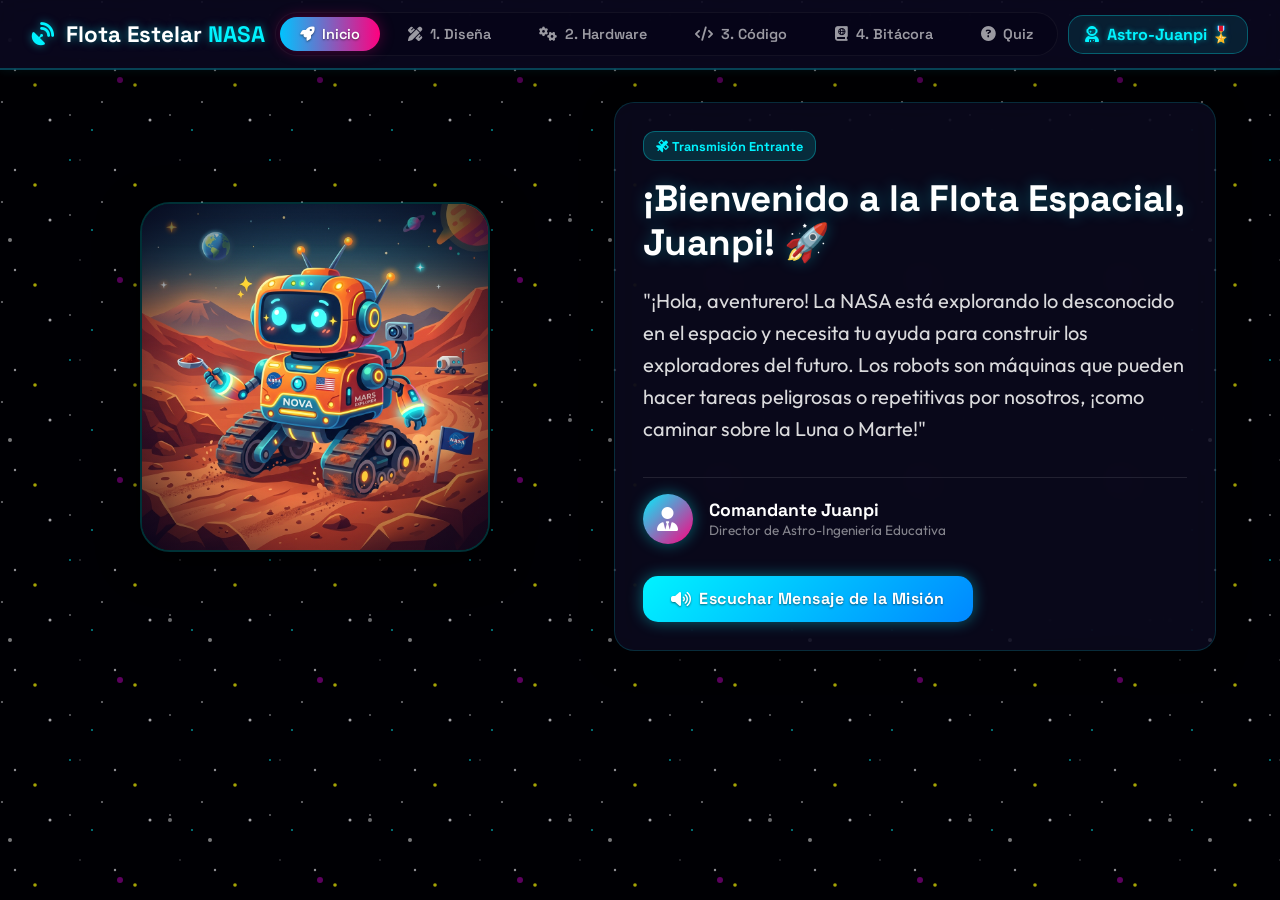
==== index.html @ c5dad610 "feat: Mision Constructor de Robots Galacticos de la NASA para Juanpi" ====
<!DOCTYPE html>
<html lang="es">
<head>
    <meta charset="UTF-8">
    <meta name="viewport" content="width=device-width, initial-scale=1.0">
    <title>Misión: Constructor de Robots Galácticos 🚀</title>
    <!-- SEO Meta Tags -->
    <meta name="description" content="Aprende robótica espacial construyendo y programando robots interactivos. Diseñado para pequeños astronautas de 8 años en adelante.">
    <meta name="keywords" content="robótica, espacial, niños, lego wedo, sphero bolt, programación bloques, nasa, juanpi">
    
    <!-- Google Fonts -->
    <link rel="preconnect" href="https://fonts.googleapis.com">
    <link rel="preconnect" href="https://fonts.gstatic.com" crossorigin>
    <link href="https://fonts.googleapis.com/css2?family=Outfit:wght@300;400;600;800&family=Space+Grotesk:wght@400;700&display=swap" rel="stylesheet">
    
    <!-- FontAwesome for Premium Icons -->
    <link rel="stylesheet" href="https://cdnjs.cloudflare.com/ajax/libs/font-awesome/6.4.0/css/all.min.css">
    
    <link rel="stylesheet" href="style.css">
</head>
<body>
    <!-- Background Starry Cosmos -->
    <div class="stars"></div>
    <div class="twinkling"></div>
    
    <!-- Top Cockpit Dashboard / Navigation Bar -->
    <header class="hud-header">
        <div class="hud-logo">
            <i class="fa-solid fa-satellite-dish pulse-icon"></i>
            <span>Flota Estelar <span>NASA</span></span>
        </div>
        <nav class="hud-nav" id="hud-nav-bar">
            <button class="nav-btn active" data-target="intro" id="btn-nav-intro"><i class="fa-solid fa-rocket"></i> Inicio</button>
            <button class="nav-btn" data-target="fase1" id="btn-nav-fase1"><i class="fa-solid fa-pen-ruler"></i> 1. Diseña</button>
            <button class="nav-btn" data-target="fase2" id="btn-nav-fase2"><i class="fa-solid fa-gears"></i> 2. Hardware</button>
            <button class="nav-btn" data-target="fase3" id="btn-nav-fase3"><i class="fa-solid fa-code"></i> 3. Código</button>
            <button class="nav-btn" data-target="fase4" id="btn-nav-fase4"><i class="fa-solid fa-book-atlas"></i> 4. Bitácora</button>
            <button class="nav-btn" data-target="quiz" id="btn-nav-quiz"><i class="fa-solid fa-circle-question"></i> Quiz</button>
        </nav>
        <div class="hud-user">
            <i class="fa-solid fa-user-astronaut"></i>
            <span id="user-display">Astro-Juanpi 🎖️</span>
        </div>
    </header>

    <!-- Main Container for Space Sections -->
    <main class="space-ship-cabin">
        
        <!-- SECTION 1: INTRODUCTION -->
        <section id="sect-intro" class="mission-section active-section">
            <div class="intro-grid">
                <div class="intro-visual">
                    <div class="avatar-container">
                        <img src="assets/galactic_robot_banner.png" alt="Astro-Robot de la NASA" class="hero-banner-img">
                        <div class="avatar-glow"></div>
                    </div>
                </div>
                <div class="intro-content glass-card">
                    <span class="badge badge-primary"><i class="fa-solid fa-satellite"></i> Transmisión Entrante</span>
                    <h1 class="glow-title">¡Bienvenido a la Flota Espacial, Juanpi! 🚀</h1>
                    <p class="intro-text">
                        "¡Hola, aventurero! La NASA está explorando lo desconocido en el espacio y necesita tu ayuda para construir los exploradores del futuro. Los robots son máquinas que pueden hacer tareas peligrosas o repetitivas por nosotros, ¡como caminar sobre la Luna o Marte!"
                    </p>
                    <div class="commander-signature">
                        <div class="signature-icon"><i class="fa-solid fa-user-tie"></i></div>
                        <div>
                            <h4>Comandante Juanpi</h4>
                            <p>Director de Astro-Ingeniería Educativa</p>
                        </div>
                    </div>
                    
                    <button class="btn btn-action" id="btn-listen-msg">
                        <i class="fa-solid fa-volume-high"></i> Escuchar Mensaje de la Misión
                    </button>
                    <div class="audio-wave-container" id="audio-wave">
                        <div class="bar"></div>
                        <div class="bar"></div>
                        <div class="bar"></div>
                        <div class="bar"></div>
                        <div class="bar"></div>
                        <div class="bar"></div>
                        <div class="bar"></div>
                    </div>
                </div>
            </div>
        </section>

        <!-- SECTION 2: FASE 1 - BLUEPRINT PAINT -->
        <section id="sect-fase1" class="mission-section">
            <div class="section-header">
                <span class="step-num">Fase 1</span>
                <h2>¡Imagina y Diseña tu Astro-Robot! ✏️</h2>
                <p>Todo gran invento empieza con una idea. Dibuja tu propio robot espacial. ¿Tendrá ruedas para el polvo lunar o patas para saltar cráteres?</p>
            </div>
            
            <div class="canvas-grid">
                <!-- Paint Controls Panel -->
                <div class="paint-controls glass-card">
                    <h3><i class="fa-solid fa-palette"></i> Caja de Colores</h3>
                    <div class="palette-colors">
                        <button class="color-btn active" data-color="#00f3ff" style="background-color: #00f3ff;"></button>
                        <button class="color-btn" data-color="#ff007f" style="background-color: #ff007f;"></button>
                        <button class="color-btn" data-color="#39ff14" style="background-color: #39ff14;"></button>
                        <button class="color-btn" data-color="#ff7700" style="background-color: #ff7700;"></button>
                        <button class="color-btn" data-color="#ffea00" style="background-color: #ffea00;"></button>
                        <button class="color-btn" data-color="#ffffff" style="background-color: #ffffff;"></button>
                        <button class="color-btn" data-color="#07071e" style="background-color: #07071e; border: 1px dashed var(--cyan-glow);"></button>
                    </div>
                    
                    <h3><i class="fa-solid fa-brush"></i> Herramientas</h3>
                    <div class="tool-buttons">
                        <button class="tool-btn active" id="tool-pencil"><i class="fa-solid fa-pen"></i> Lápiz</button>
                        <button class="tool-btn" id="tool-brush"><i class="fa-solid fa-paint-brush"></i> Pincel</button>
                        <button class="tool-btn" id="tool-eraser"><i class="fa-solid fa-eraser"></i> Borrador</button>
                    </div>

                    <h3><i class="fa-solid fa-sliders"></i> Grosor: <span id="brush-size-val">5px</span></h3>
                    <input type="range" id="brush-size" min="1" max="30" value="5" class="cosmic-slider">
                    
                    <div class="action-buttons">
                        <button class="btn btn-danger" id="paint-clear"><i class="fa-solid fa-trash-can"></i> Limpiar</button>
                        <button class="btn btn-secondary" id="paint-download"><i class="fa-solid fa-download"></i> Descargar</button>
                        <button class="btn btn-success" id="paint-save"><i class="fa-solid fa-floppy-disk"></i> Guardar en Bitácora</button>
                    </div>
                </div>

                <!-- Painting Area -->
                <div class="paint-canvas-container glass-card">
                    <div class="canvas-tag"><i class="fa-solid fa-circle-nodes"></i> Plano Galáctico de Ingeniería</div>
                    <canvas id="blueprint-canvas" width="700" height="450"></canvas>
                    <div class="canvas-hint">¡Haz clic y arrastra para dibujar tu obra maestra!</div>
                </div>
            </div>
        </section>

        <!-- SECTION 3: FASE 2 - HARDWARE TOOLBOX -->
        <section id="sect-fase2" class="mission-section">
            <div class="section-header">
                <span class="step-num">Fase 2</span>
                <h2>El Cuerpo del Robot (Hardware) ⚙️</h2>
                <p>Un robot espacial tiene tres partes mágicas: <strong>Cuerpo</strong> (motores/estructuras), <strong>Cerebro</strong> (sistema de control) y <strong>Sensores</strong> (sus sentidos). ¡Interactúa con ellos en nuestra caja de herramientas!</p>
            </div>

            <div class="hardware-grid">
                
                <!-- CARD 1: EL CUERPO (MOTOR) -->
                <div class="hardware-card glass-card" id="hw-card-body">
                    <div class="hw-card-icon"><i class="fa-solid fa-gears"></i></div>
                    <h3>1. El Cuerpo (Motor WeDo)</h3>
                    <p>Su estructura física y motores. ¡Le permiten moverse, girar sus ruedas y explorar terrenos espaciales difíciles!</p>
                    
                    <div class="interactive-area body-sim">
                        <!-- CSS Motor Animation -->
                        <div class="motor-wrapper">
                            <div class="motor-chassis">
                                <div class="gear-cog main-gear" id="motor-gear-1"><i class="fa-solid fa-gear"></i></div>
                                <div class="gear-cog sub-gear" id="motor-gear-2"><i class="fa-solid fa-gear"></i></div>
                            </div>
                            <div class="motor-shaft"></div>
                        </div>
                    </div>
                    
                    <div class="hw-controls">
                        <button class="btn btn-speed active" data-speed="0">APAGADO</button>
                        <button class="btn btn-speed" data-speed="1">LENTO 🛸</button>
                        <button class="btn btn-speed" data-speed="3">HIPERVELOCIDAD 🚀</button>
                    </div>
                </div>

                <!-- CARD 2: CEREBRO (SPHERO BOLT) -->
                <div class="hardware-card glass-card" id="hw-card-brain">
                    <div class="hw-card-icon"><i class="fa-solid fa-brain"></i></div>
                    <h3>2. El Cerebro (Sphero BOLT)</h3>
                    <p>El Sistema de Control. Recibe órdenes y procesa el código. ¡Tiene una pantalla LED para mostrar emociones y mensajes!</p>
                    
                    <div class="interactive-area brain-sim">
                        <!-- Sphero Bolt SVG Interactive screen -->
                        <div class="sphero-bolt" id="sphero-bolt-orb">
                            <div class="sphero-inner">
                                <div class="sphero-led-matrix" id="led-matrix">
                                    <!-- 8x8 LED Grid generated in JS -->
                                </div>
                            </div>
                            <div class="sphero-ring"></div>
                        </div>
                    </div>
                    
                    <div class="hw-controls">
                        <button class="btn btn-brain-cmd" id="btn-bolt-mood">Cambiar Expresión 😄</button>
                        <button class="btn btn-brain-cmd" id="btn-bolt-gyro">Girar Giroscopio 🔄</button>
                    </div>
                </div>

                <!-- CARD 3: LOS SENSORES (OJO DE ULTRASONIDO) -->
                <div class="hardware-card glass-card" id="hw-card-sensors">
                    <div class="hw-card-icon"><i class="fa-solid fa-eye"></i></div>
                    <h3>3. Sensores (Ultrasonido WeDo)</h3>
                    <p>¡Son sus sentidos! Detectan obstáculos en el espacio, miden distancias y evitan que el robot choque con cráteres gigantes.</p>
                    
                    <div class="interactive-area sensor-sim">
                        <!-- Range/Distance Sensor Sim -->
                        <div class="sensor-device">
                            <div class="sensor-eyes">
                                <div class="sensor-eye eye-left"><div class="pupil"></div></div>
                                <div class="sensor-eye eye-right"><div class="pupil"></div></div>
                            </div>
                            <div class="sensor-waves" id="radar-waves">
                                <span class="wave"></span>
                                <span class="wave"></span>
                                <span class="wave"></span>
                            </div>
                        </div>
                        
                        <!-- Drag asteroid target -->
                        <div class="draggable-asteroid" id="draggable-asteroid">
                            <i class="fa-solid fa-meteor"></i>
                            <span>Asteroide</span>
                        </div>
                    </div>
                    
                    <div class="sensor-readout">
                        <div>Distancia del Obstáculo: <span id="sensor-distance">300</span> cm</div>
                        <div class="alert-status" id="sensor-status">Estado: SEGURO 🟢</div>
                    </div>
                </div>
            </div>
        </section>

        <!-- SECTION 4: FASE 3 - BLOCK PROGRAMMING SIMULATOR -->
        <section id="sect-fase3" class="mission-section">
            <div class="section-header">
                <span class="step-num">Fase 3</span>
                <h2>¡Dales Vida con Código! (Software) 💻</h2>
                <p>Para que tu robot se mueva en Marte, debes darle instrucciones lógicas. ¡Arrastra o haz clic en los bloques de programación de colores y supera el reto galáctico!</p>
            </div>

            <!-- Programmer Challenge Card -->
            <div class="challenge-alert glass-card">
                <div class="challenge-icon"><i class="fa-solid fa-trophy"></i></div>
                <div class="challenge-body">
                    <h4>EL RETO DEL PROGRAMADOR CÓSMICO:</h4>
                    <p>¿Puedes hacer que tu robot <strong>avance 5 segundos</strong> y se <strong>detenga</strong> al <strong>ver un cráter</strong>?</p>
                </div>
            </div>

            <div class="coding-workspace-grid">
                
                <!-- Blocks Palette -->
                <div class="blocks-palette glass-card">
                    <h3><i class="fa-solid fa-puzzle-piece"></i> Bloques de Órdenes</h3>
                    <p class="desc-text">Haz clic en un bloque para agregarlo a tu secuencia de comandos:</p>
                    
                    <div class="palette-container">
                        <!-- Command blocks -->
                        <div class="code-block block-move" data-block-type="mover" draggable="true" id="block-move-forward">
                            <i class="fa-solid fa-up-long"></i> Mover Adelante 🚀
                        </div>
                        
                        <div class="code-block block-wait" data-block-type="esperar" draggable="true" id="block-wait-5">
                            <i class="fa-solid fa-stopwatch"></i> Esperar 5 Segundos ⏱️
                        </div>
                        
                        <div class="code-block block-sensor" data-block-type="detectar" draggable="true" id="block-detect-crater">
                            <i class="fa-solid fa-eye"></i> Detectar Cráter 👁️
                        </div>
                        
                        <div class="code-block block-stop" data-block-type="detener" draggable="true" id="block-stop-robot">
                            <i class="fa-solid fa-hand"></i> Detener Robot 🛑
                        </div>
                    </div>
                    
                    <div class="palette-tips">
                        <h5><i class="fa-solid fa-lightbulb"></i> Pista del Comandante:</h5>
                        <p>Los bloques se ejecutan en orden de arriba a abajo. Asegúrate de detener el robot justo a tiempo.</p>
                    </div>
                </div>

                <!-- Coding Canvas / Workspace Sequence -->
                <div class="workspace-area glass-card">
                    <div class="workspace-header">
                        <h3><i class="fa-solid fa-laptop-code"></i> Tu Programa Espacial</h3>
                        <button class="btn btn-sm btn-danger" id="workspace-clear"><i class="fa-solid fa-trash-can"></i> Reiniciar Bloques</button>
                    </div>
                    
                    <div class="blocks-sequence-container" id="blocks-workspace">
                        <!-- Dropzone placeholder -->
                        <div class="workspace-empty-msg" id="workspace-empty">
                            <i class="fa-solid fa-arrow-down-long animate-arrow"></i>
                            <span>Haz clic en los bloques de la izquierda para colocarlos en la secuencia aquí.</span>
                        </div>
                    </div>
                    
                    <div class="workspace-actions">
                        <button class="btn btn-success" id="btn-run-simulation"><i class="fa-solid fa-play"></i> Ejecutar Código ⚡</button>
                        <button class="btn btn-secondary" id="btn-reset-simulation"><i class="fa-solid fa-rotate-left"></i> Reiniciar Mapa</button>
                    </div>
                </div>

                <!-- Simulation Canvas (Mars Landscape) -->
                <div class="simulation-panel glass-card">
                    <div class="simulation-header">
                        <span><i class="fa-solid fa-satellite-dish"></i> Telemetría de Marte (Simulador)</span>
                        <div class="sim-badge" id="sim-status-badge">LISTO</div>
                    </div>
                    <div class="sim-canvas-container">
                        <canvas id="mars-sim-canvas" width="450" height="350"></canvas>
                        
                        <!-- HUD indicators overlay -->
                        <div class="sim-hud">
                            <div class="hud-stat">
                                <span class="label">BATERÍA:</span>
                                <span class="val">100% <i class="fa-solid fa-battery-full"></i></span>
                            </div>
                            <div class="hud-stat">
                                <span class="label">TIEMPO:</span>
                                <span class="val" id="sim-timer">0.0s</span>
                            </div>
                            <div class="hud-stat">
                                <span class="label">LIDAR:</span>
                                <span class="val" id="sim-lidar">300m</span>
                            </div>
                        </div>
                    </div>
                </div>
            </div>
        </section>

        <!-- SECTION 5: FASE 4 - PROJECTS WALL & DIPLOMA -->
        <section id="sect-fase4" class="mission-section">
            <div class="section-header">
                <span class="step-num">Fase 4</span>
                <h2>Proyectos Especiales de Bitácora 🛠️</h2>
                <p>¡Lleva la robótica a la realidad! Construye estos proyectos en casa con materiales reciclados o tus kits de robótica, interactúa con sus simuladores y obtén tu Diploma Oficial de la NASA.</p>
            </div>

            <!-- Interactive Physical Project Simulators -->
            <div class="projects-grid">
                
                <!-- Project 1: Roberto de Marte -->
                <div class="project-card glass-card">
                    <span class="badge badge-cyan">Proyecto 1</span>
                    <h3>Roberto de Marte 🤖</h3>
                    <p>Un robot bípede que puede mover la boca, los ojos y caminar sobre terrenos marcianos muy empinados.</p>
                    
                    <div class="project-simulator roberto-sim">
                        <div class="roberto-robot" id="roberto-puppet">
                            <div class="roberto-eye-left"><div class="pupil"></div></div>
                            <div class="roberto-eye-right"><div class="pupil"></div></div>
                            <div class="roberto-jaw" id="roberto-jaw-el"></div>
                        </div>
                    </div>
                    
                    <div class="project-controls">
                        <label for="roberto-slider-mouth">Mover Boca:</label>
                        <input type="range" id="roberto-slider-mouth" min="0" max="40" value="0" class="cosmic-slider">
                        <button class="btn btn-action-sm" id="btn-roberto-talk">¡Hablar! 🗣️</button>
                    </div>
                </div>

                <!-- Project 2: Alarma Anti-Heladas -->
                <div class="project-card glass-card">
                    <span class="badge badge-magenta">Proyecto 2</span>
                    <h3>Alarma Anti-Heladas ❄️</h3>
                    <p>¡Evita que los astronautas se congelen! Este dispositivo avisa con luces y sonidos si el clima baja bruscamente en Marte.</p>
                    
                    <div class="project-simulator weather-sim" id="weather-ambient">
                        <div class="led-alarm-light" id="frost-strobe"></div>
                        <div class="temp-screen" id="temp-display">25°C</div>
                        <div class="temp-condition" id="temp-status">Clima Templado</div>
                    </div>
                    
                    <div class="project-controls">
                        <label for="temp-slider">Temperatura Marciana:</label>
                        <input type="range" id="temp-slider" min="-100" max="50" value="25" class="cosmic-slider">
                        <div class="temp-bounds"><span>-100°C 🥶</span><span>50°C 🥵</span></div>
                    </div>
                </div>

                <!-- Project 3: El Singular Pateador -->
                <div class="project-card glass-card">
                    <span class="badge badge-orange">Proyecto 3</span>
                    <h3>El Singular Pateador ⚽</h3>
                    <p>¡Fútbol lunar! Un robot diseñado para aprender sobre palancas y fuerzas físicas pateando balones en baja gravedad.</p>
                    
                    <div class="project-simulator physics-sim">
                        <canvas id="kicker-canvas" width="280" height="150"></canvas>
                        
                        <div class="kicker-power-bar">
                            <div class="kicker-power-fill" id="kicker-power-meter"></div>
                        </div>
                    </div>
                    
                    <div class="project-controls">
                        <button class="btn btn-action-sm" id="btn-kicker-pull"><i class="fa-solid fa-wrench"></i> Cargar Palanca</button>
                        <button class="btn btn-success-sm" id="btn-kicker-shoot"><i class="fa-solid fa-circle-play"></i> ¡Patear! 🥅</button>
                    </div>
                </div>
            </div>

            <!-- NASA Astro-Engineer Diploma Upload & Generation -->
            <div class="diploma-generator-box glass-card">
                <div class="diploma-form-grid">
                    <div class="diploma-form-inputs">
                        <div class="inputs-header">
                            <i class="fa-solid fa-award"></i>
                            <div>
                                <h3>¡Reclama tu Medalla de Ingeniero de la NASA! 🏅</h3>
                                <p>Ingresa tu nombre y sube una foto de tu creación real (o usa tu boceto del plano) para recibir tu diploma oficial.</p>
                            </div>
                        </div>
                        
                        <div class="form-group">
                            <label for="diploma-name">Nombre del Astro-Ingeniero:</label>
                            <input type="text" id="diploma-name" value="Juanpi" placeholder="Tu Nombre Aquí" class="cosmic-input">
                        </div>

                        <div class="form-group">
                            <label for="diploma-photo-input">Sube una foto de tu Robot Real (Opcional):</label>
                            <div class="upload-dropzone" id="upload-zone">
                                <i class="fa-solid fa-cloud-arrow-up"></i>
                                <span>Arrastra tu foto aquí o haz clic para subir</span>
                                <input type="file" id="diploma-photo-input" accept="image/*" style="display: none;">
                            </div>
                            <div class="upload-preview" id="photo-preview-container">
                                <img id="photo-preview-img" src="" alt="Vista previa de tu creación">
                                <button type="button" class="btn-clear-img" id="btn-remove-photo"><i class="fa-solid fa-xmark"></i></button>
                            </div>
                        </div>

                        <button class="btn btn-success w-full" id="btn-generate-diploma">
                            <i class="fa-solid fa-certificate"></i> Fabricar Mi Diploma de la NASA 📜
                        </button>
                    </div>

                    <!-- Canvas Output / Diploma Preview -->
                    <div class="diploma-preview-container">
                        <div class="preview-badge"><i class="fa-solid fa-eye"></i> Vista Previa del Diploma</div>
                        <div class="diploma-canvas-wrapper">
                            <canvas id="diploma-canvas" width="600" height="420"></canvas>
                        </div>
                        <button class="btn btn-secondary w-full" id="btn-download-diploma" disabled>
                            <i class="fa-solid fa-download"></i> Guardar Diploma en mi Dispositivo 📥
                        </button>
                    </div>
                </div>
            </div>
        </section>

        <!-- SECTION 6: CONCENTRATION & QUIZ -->
        <section id="sect-quiz" class="mission-section">
            <div class="section-header">
                <span class="step-num">Conclusión</span>
                <h2>Cuestionario de Astro-Experto 🌟</h2>
                <p>Reflexiona sobre tu misión y demuestra tus conocimientos robóticos para ganar puntos de la flota espacial.</p>
            </div>

            <div class="quiz-container-box">
                <!-- Quiz Interactive Box -->
                <div class="quiz-main glass-card" id="quiz-game-panel">
                    
                    <!-- Progress hud -->
                    <div class="quiz-hud">
                        <div class="quiz-progress-bar">
                            <div class="progress-fill" id="quiz-progress" style="width: 0%;"></div>
                        </div>
                        <div class="quiz-stats">
                            <span>Pregunta <span id="quiz-current-index">1</span> de 5</span>
                            <span class="quiz-score"><i class="fa-solid fa-star text-gold"></i> Puntos: <span id="quiz-points">0</span></span>
                            <span class="quiz-lives" id="quiz-lives-container">
                                <i class="fa-solid fa-heart text-red"></i>
                                <i class="fa-solid fa-heart text-red"></i>
                                <i class="fa-solid fa-heart text-red"></i>
                            </span>
                        </div>
                    </div>

                    <!-- Question Container -->
                    <div class="quiz-question-area" id="quiz-question-container">
                        <h3 id="quiz-question-text">¿Cargando pregunta estelar...?</h3>
                        
                        <div class="quiz-options-list" id="quiz-options-list">
                            <!-- JS will generate 4 beautiful glow buttons here -->
                        </div>
                    </div>

                    <!-- Feedbacks and Next buttons -->
                    <div class="quiz-feedback-box" id="quiz-feedback-box">
                        <div class="feedback-icon" id="quiz-feedback-icon"></div>
                        <div class="feedback-texts">
                            <h4 id="quiz-feedback-title">¡Excelente!</h4>
                            <p id="quiz-feedback-desc">Respuesta correcta.</p>
                        </div>
                        <button class="btn btn-action" id="btn-quiz-next">Siguiente Pregunta <i class="fa-solid fa-arrow-right"></i></button>
                    </div>
                </div>

                <!-- Final Screen Score Board -->
                <div class="quiz-victory-panel glass-card" id="quiz-victory-panel">
                    <i class="fa-solid fa-trophy victory-trophy"></i>
                    <h2>¡Misión Completada, Comandante Juanpi! 🎉</h2>
                    <p class="sub-text">Has demostrado ser un verdadero experto en robótica y tecnología espacial.</p>
                    
                    <div class="victory-stats">
                        <div class="stat-bubble">
                            <span class="num" id="victory-score">500</span>
                            <span class="lbl">Puntos Totales</span>
                        </div>
                        <div class="stat-bubble">
                            <span class="num" id="victory-correct">5/5</span>
                            <span class="lbl">Respuestas Correctas</span>
                        </div>
                        <div class="stat-bubble">
                            <span class="num" id="victory-rank">Comandante Supremo</span>
                            <span class="lbl">Rango de Ingeniero</span>
                        </div>
                    </div>

                    <p class="reflection-msg">
                        <em>"¡Recuerda que equivocarse es parte de aprender! Todo error es simplemente un dato de sensor para recalcular nuestra ruta espacial."</em>
                    </p>

                    <div class="victory-actions">
                        <button class="btn btn-action" id="btn-quiz-restart"><i class="fa-solid fa-rotate-left"></i> Jugar de Nuevo</button>
                        <button class="btn btn-success" id="btn-goto-diploma"><i class="fa-solid fa-certificate"></i> Ir por mi Medalla 🏅</button>
                    </div>
                </div>
            </div>
        </section>

    </main>

    <!-- Modal for Special Roberto Walking Puppet -->
    <div class="modal-backdrop" id="modal-roberto">
        <div class="modal-box glass-card">
            <div class="modal-header">
                <h3><i class="fa-solid fa-robot"></i> Roberto de Marte Caminando</h3>
                <button class="modal-close" id="btn-close-roberto"><i class="fa-solid fa-xmark"></i></button>
            </div>
            <div class="modal-body">
                <p>Mira cómo camina Roberto usando palancas en sus dos patas de bípede:</p>
                <div class="puppet-stage">
                    <div class="walking-roberto-mesh">
                        <div class="walk-body">
                            <div class="walk-eye"></div>
                            <div class="walk-leg leg-left"></div>
                            <div class="walk-leg leg-right"></div>
                        </div>
                    </div>
                    <div class="mars-dust-moving"></div>
                </div>
            </div>
        </div>
    </div>

    <!-- Celebration Confetti Overlay -->
    <canvas id="confetti-canvas"></canvas>

    <!-- App JS Logic -->
    <script src="app.js"></script>
</body>
</html>
---- style.css ----
/* ==========================================================================
   CSS GLOBAL STYLES & SPACE SYSTEM TOKENS
   ========================================================================== */
:root {
    --space-bg: linear-gradient(135deg, #040316 0%, #0a0927 50%, #150935 100%);
    --hud-bg: rgba(12, 10, 36, 0.75);
    --glass-bg: rgba(22, 18, 55, 0.45);
    --glass-border: rgba(0, 243, 255, 0.15);
    --glass-border-hover: rgba(255, 0, 127, 0.35);
    
    /* Neon Glow Colors */
    --cyan-glow: #00f3ff;
    --magenta-glow: #ff007f;
    --green-glow: #39ff14;
    --orange-glow: #ff7700;
    --yellow-glow: #ffea00;
    
    /* Font Families */
    --font-heading: 'Space Grotesk', sans-serif;
    --font-body: 'Outfit', sans-serif;
    
    /* Box Shadows */
    --shadow-cyan: 0 0 15px rgba(0, 243, 255, 0.4);
    --shadow-magenta: 0 0 15px rgba(255, 0, 127, 0.4);
    --shadow-green: 0 0 15px rgba(57, 255, 20, 0.4);
    
    --transition-smooth: all 0.3s cubic-bezier(0.25, 0.8, 0.25, 1);
}

/* Base resets & Starry background animation */
* {
    margin: 0;
    padding: 0;
    box-sizing: border-box;
    user-select: none;
}

body {
    background: #040316;
    color: #ffffff;
    font-family: var(--font-body);
    min-height: 100vh;
    overflow-x: hidden;
    position: relative;
}

/* Custom Stellar Scrollbar */
::-webkit-scrollbar {
    width: 10px;
}
::-webkit-scrollbar-track {
    background: #040316;
}
::-webkit-scrollbar-thumb {
    background: rgba(0, 243, 255, 0.2);
    border-radius: 5px;
    border: 2px solid #040316;
}
::-webkit-scrollbar-thumb:hover {
    background: var(--cyan-glow);
    box-shadow: var(--shadow-cyan);
}

/* Starfield Background Layer */
.stars, .twinkling {
    position: absolute;
    top: 0;
    left: 0;
    right: 0;
    bottom: 0;
    width: 100%;
    height: 100%;
    display: block;
    z-index: -2;
}

.stars {
    background: #000 url('data:image/svg+xml;utf8,<svg xmlns="http://www.w3.org/2000/svg" width="100" height="100" viewBox="0 0 100 100"><circle cx="2" cy="2" r="1" fill="white" opacity="0.6"/><circle cx="50" cy="20" r="1.5" fill="white" opacity="0.8"/><circle cx="80" cy="60" r="0.8" fill="white" opacity="0.4"/><circle cx="15" cy="70" r="1.2" fill="white" opacity="0.7"/><circle cx="70" cy="15" r="1" fill="white" opacity="0.5"/><circle cx="35" cy="85" r="1.8" fill="yellow" opacity="0.8"/><circle cx="92" cy="30" r="1" fill="cyan" opacity="0.7"/></svg>') repeat;
    opacity: 0.8;
}

.twinkling {
    background: transparent url('data:image/svg+xml;utf8,<svg xmlns="http://www.w3.org/2000/svg" width="200" height="200" viewBox="0 0 200 200"><circle cx="10" cy="40" r="2" fill="white" opacity="0.8"/><circle cx="120" cy="80" r="3" fill="magenta" opacity="0.6"/><circle cx="70" cy="160" r="1" fill="cyan" opacity="0.9"/><circle cx="170" cy="20" r="2" fill="white" opacity="0.7"/></svg>') repeat;
    animation: move-twink-back 120s linear infinite;
    opacity: 0.6;
    z-index: -1;
}

@keyframes move-twink-back {
    from { background-position: 0 0; }
    to { background-position: 1000px 500px; }
}

/* ==========================================================================
   HUD HEADER & DASHBOARD PANEL NAVIGATION
   ========================================================================== */
.hud-header {
    background: var(--hud-bg);
    border-bottom: 2px solid rgba(0, 243, 255, 0.25);
    backdrop-filter: blur(12px);
    display: flex;
    justify-content: space-between;
    align-items: center;
    padding: 0.75rem 2rem;
    position: sticky;
    top: 0;
    z-index: 100;
    box-shadow: 0 4px 30px rgba(0, 0, 0, 0.5), 0 0 10px rgba(0, 243, 255, 0.1);
}

.hud-logo {
    display: flex;
    align-items: center;
    gap: 0.75rem;
    font-family: var(--font-heading);
    font-weight: 700;
    font-size: 1.4rem;
    color: #fff;
    text-shadow: 0 0 8px rgba(0, 243, 255, 0.5);
}

.hud-logo span span {
    color: var(--cyan-glow);
}

.pulse-icon {
    color: var(--cyan-glow);
    animation: pulse-glow 2s infinite ease-in-out;
}

@keyframes pulse-glow {
    0%, 100% { transform: scale(1); filter: drop-shadow(0 0 2px var(--cyan-glow)); }
    50% { transform: scale(1.15); filter: drop-shadow(0 0 8px var(--cyan-glow)); }
}

.hud-nav {
    display: flex;
    gap: 0.5rem;
    background: rgba(4, 3, 22, 0.5);
    padding: 0.25rem;
    border-radius: 30px;
    border: 1px solid rgba(255, 255, 255, 0.05);
}

.nav-btn {
    background: transparent;
    border: none;
    color: rgba(255, 255, 255, 0.6);
    font-family: var(--font-heading);
    font-weight: 600;
    font-size: 0.9rem;
    padding: 0.5rem 1.25rem;
    border-radius: 20px;
    cursor: pointer;
    display: flex;
    align-items: center;
    gap: 0.5rem;
    transition: var(--transition-smooth);
}

.nav-btn:hover {
    color: #fff;
    background: rgba(255, 255, 255, 0.05);
}

.nav-btn.active {
    background: linear-gradient(90deg, #00c3ff, #ff007f);
    color: #fff;
    box-shadow: 0 0 15px rgba(255, 0, 127, 0.3);
    text-shadow: 0 1px 2px rgba(0,0,0,0.5);
}

.hud-user {
    display: flex;
    align-items: center;
    gap: 0.5rem;
    background: rgba(0, 243, 255, 0.1);
    padding: 0.5rem 1rem;
    border-radius: 15px;
    border: 1px solid rgba(0, 243, 255, 0.3);
    font-family: var(--font-heading);
    font-weight: 700;
    color: var(--cyan-glow);
    text-shadow: 0 0 5px rgba(0, 243, 255, 0.5);
}

/* ==========================================================================
   SPACE CABIN & GENERAL LAYOUTS
   ========================================================================== */
.space-ship-cabin {
    max-width: 1200px;
    margin: 2rem auto;
    padding: 0 1.5rem;
    min-height: 80vh;
}

.mission-section {
    display: none;
    animation: fade-in-scale 0.5s cubic-bezier(0.25, 0.8, 0.25, 1) forwards;
}

.mission-section.active-section {
    display: block;
}

@keyframes fade-in-scale {
    from {
        opacity: 0;
        transform: scale(0.96) translateY(10px);
    }
    to {
        opacity: 1;
        transform: scale(1) translateY(0);
    }
}

.section-header {
    text-align: center;
    margin-bottom: 2.5rem;
}

.step-num {
    background: linear-gradient(45deg, var(--cyan-glow), var(--magenta-glow));
    padding: 0.3rem 1rem;
    border-radius: 20px;
    font-family: var(--font-heading);
    font-weight: 700;
    font-size: 0.85rem;
    letter-spacing: 1px;
    box-shadow: var(--shadow-cyan);
}

.section-header h2 {
    font-family: var(--font-heading);
    font-size: 2.2rem;
    font-weight: 700;
    margin: 0.75rem 0;
    background: linear-gradient(90deg, #fff 30%, var(--cyan-glow) 100%);
    -webkit-background-clip: text;
    -webkit-text-fill-color: transparent;
    text-shadow: 0 0 20px rgba(0, 243, 255, 0.2);
}

.section-header p {
    color: rgba(255, 255, 255, 0.7);
    font-size: 1.1rem;
    max-width: 700px;
    margin: 0 auto;
    line-height: 1.5;
}

/* Glassmorphism Cards */
.glass-card {
    background: var(--glass-bg);
    border: 1px solid var(--glass-border);
    border-radius: 20px;
    padding: 1.75rem;
    backdrop-filter: blur(16px);
    box-shadow: 0 8px 32px rgba(0, 0, 0, 0.4);
    transition: var(--transition-smooth);
}

.glass-card:hover {
    border-color: var(--glass-border-hover);
    box-shadow: 0 8px 32px rgba(0, 0, 0, 0.5), 0 0 15px rgba(255, 0, 127, 0.1);
}

/* Badges & Buttons */
.badge {
    display: inline-block;
    padding: 0.35rem 0.75rem;
    border-radius: 12px;
    font-family: var(--font-heading);
    font-weight: 700;
    font-size: 0.8rem;
    margin-bottom: 1rem;
}

.badge-primary {
    background: rgba(0, 243, 255, 0.15);
    color: var(--cyan-glow);
    border: 1px solid rgba(0, 243, 255, 0.3);
}

.badge-cyan { background: rgba(0, 243, 255, 0.15); color: var(--cyan-glow); border: 1px solid var(--cyan-glow); }
.badge-magenta { background: rgba(255, 0, 127, 0.15); color: var(--magenta-glow); border: 1px solid var(--magenta-glow); }
.badge-orange { background: rgba(255, 119, 0, 0.15); color: var(--orange-glow); border: 1px solid var(--orange-glow); }

.btn {
    font-family: var(--font-heading);
    font-weight: 700;
    padding: 0.8rem 1.75rem;
    border-radius: 15px;
    border: none;
    cursor: pointer;
    display: inline-flex;
    align-items: center;
    justify-content: center;
    gap: 0.5rem;
    transition: var(--transition-smooth);
    letter-spacing: 0.5px;
    font-size: 1rem;
    text-shadow: 0 1px 2px rgba(0,0,0,0.5);
}

.btn-action {
    background: linear-gradient(135deg, #00f3ff 0%, #0088ff 100%);
    color: #fff;
    box-shadow: var(--shadow-cyan);
}

.btn-action:hover {
    transform: translateY(-3px) scale(1.02);
    box-shadow: 0 0 25px rgba(0, 243, 255, 0.6);
}

.btn-success {
    background: linear-gradient(135deg, #39ff14 0%, #00aa22 100%);
    color: #fff;
    box-shadow: var(--shadow-green);
}

.btn-success:hover {
    transform: translateY(-3px) scale(1.02);
    box-shadow: 0 0 25px rgba(57, 255, 20, 0.6);
}

.btn-secondary {
    background: linear-gradient(135deg, #7b2cbf 0%, #ff007f 100%);
    color: #fff;
    box-shadow: var(--shadow-magenta);
}

.btn-secondary:hover {
    transform: translateY(-3px) scale(1.02);
    box-shadow: 0 0 25px rgba(255, 0, 127, 0.6);
}

.btn-danger {
    background: rgba(255, 0, 50, 0.15);
    color: #ff3355;
    border: 1px solid rgba(255, 0, 50, 0.4);
}

.btn-danger:hover {
    background: #ff3355;
    color: #fff;
    box-shadow: 0 0 15px rgba(255, 50, 80, 0.4);
}

.btn:active {
    transform: translateY(1px);
}

.btn:disabled {
    opacity: 0.4;
    cursor: not-allowed;
    transform: none !important;
    box-shadow: none !important;
}

.w-full { width: 100%; }

/* ==========================================================================
   SECTION 1: INTRODUCTION & MESSAGE
   ========================================================================== */
.intro-grid {
    display: grid;
    grid-template-columns: 1fr 1.2fr;
    gap: 3rem;
    align-items: center;
    margin-top: 2rem;
}

@media (max-width: 900px) {
    .intro-grid {
        grid-template-columns: 1fr;
        gap: 2rem;
    }
}

.intro-visual {
    display: flex;
    justify-content: center;
    align-items: center;
}

.avatar-container {
    position: relative;
    width: 100%;
    max-width: 350px;
    border-radius: 30px;
    overflow: hidden;
    box-shadow: 0 10px 40px rgba(0,0,0,0.6);
    border: 2px solid rgba(0, 243, 255, 0.2);
    animation: floating-banner 6s infinite ease-in-out;
}

.hero-banner-img {
    width: 100%;
    height: auto;
    display: block;
    object-fit: cover;
}

.avatar-glow {
    position: absolute;
    top: 0;
    left: 0;
    width: 100%;
    height: 100%;
    background: radial-gradient(circle, transparent 50%, rgba(4, 3, 22, 0.8) 100%);
    pointer-events: none;
}

@keyframes floating-banner {
    0%, 100% { transform: translateY(0px) rotate(0deg); }
    50% { transform: translateY(-15px) rotate(1deg); }
}

.glow-title {
    font-family: var(--font-heading);
    font-size: 2.3rem;
    margin-bottom: 1.2rem;
    line-height: 1.2;
    text-shadow: 0 0 15px rgba(0, 243, 255, 0.3);
}

.intro-text {
    font-size: 1.25rem;
    color: rgba(255, 255, 255, 0.85);
    line-height: 1.6;
    margin-bottom: 2rem;
}

.commander-signature {
    display: flex;
    align-items: center;
    gap: 1rem;
    margin-bottom: 2rem;
    padding-top: 1rem;
    border-top: 1px solid rgba(255, 255, 255, 0.1);
}

.signature-icon {
    width: 50px;
    height: 50px;
    border-radius: 50%;
    background: linear-gradient(135deg, var(--cyan-glow), var(--magenta-glow));
    display: flex;
    align-items: center;
    justify-content: center;
    font-size: 1.5rem;
    box-shadow: var(--shadow-cyan);
}

.commander-signature h4 {
    font-family: var(--font-heading);
    font-weight: 700;
    font-size: 1.1rem;
    color: #fff;
}

.commander-signature p {
    font-size: 0.85rem;
    color: rgba(255,255,255,0.5);
}

/* Audio wave visual feedback */
.audio-wave-container {
    display: none;
    align-items: center;
    justify-content: center;
    gap: 6px;
    height: 40px;
    margin-top: 1.5rem;
}

.audio-wave-container.playing {
    display: flex;
}

.bar {
    width: 6px;
    height: 10px;
    background: var(--cyan-glow);
    border-radius: 10px;
    animation: dance-wave 1s ease-in-out infinite alternate;
}

.bar:nth-child(2) { animation-delay: 0.15s; background: var(--magenta-glow); }
.bar:nth-child(3) { animation-delay: 0.3s; background: var(--yellow-glow); }
.bar:nth-child(4) { animation-delay: 0.45s; background: var(--green-glow); }
.bar:nth-child(5) { animation-delay: 0.6s; background: var(--orange-glow); }
.bar:nth-child(6) { animation-delay: 0.75s; background: var(--cyan-glow); }
.bar:nth-child(7) { animation-delay: 0.9s; background: var(--magenta-glow); }

@keyframes dance-wave {
    0% { height: 10px; transform: scaleY(1); }
    100% { height: 40px; transform: scaleY(1.5); }
}

/* ==========================================================================
   SECTION 2: FASE 1 - COGNITIVE PAINTING CANVAS
   ========================================================================== */
.canvas-grid {
    display: grid;
    grid-template-columns: 1fr 2.2fr;
    gap: 2rem;
    margin-top: 1rem;
}

@media (max-width: 900px) {
    .canvas-grid {
        grid-template-columns: 1fr;
    }
}

.paint-controls h3 {
    font-family: var(--font-heading);
    font-size: 1.1rem;
    margin: 1.5rem 0 0.75rem 0;
    color: rgba(255, 255, 255, 0.9);
    border-bottom: 1px solid rgba(255, 255, 255, 0.1);
    padding-bottom: 0.35rem;
}

.paint-controls h3:first-of-type { margin-top: 0; }

.palette-colors {
    display: grid;
    grid-template-columns: repeat(4, 1fr);
    gap: 0.5rem;
}

.color-btn {
    height: 40px;
    border-radius: 10px;
    border: 2px solid transparent;
    cursor: pointer;
    transition: var(--transition-smooth);
}

.color-btn:hover {
    transform: scale(1.1);
}

.color-btn.active {
    border-color: #fff;
    box-shadow: 0 0 10px rgba(255, 255, 255, 0.8);
}

.tool-buttons {
    display: flex;
    flex-direction: column;
    gap: 0.5rem;
}

.tool-btn {
    background: rgba(255, 255, 255, 0.05);
    border: 1px solid rgba(255, 255, 255, 0.15);
    color: #fff;
    padding: 0.6rem 1rem;
    border-radius: 10px;
    cursor: pointer;
    display: flex;
    align-items: center;
    gap: 0.5rem;
    font-family: var(--font-body);
    font-weight: 600;
    transition: var(--transition-smooth);
}

.tool-btn:hover {
    background: rgba(255, 255, 255, 0.1);
}

.tool-btn.active {
    background: rgba(0, 243, 255, 0.15);
    border-color: var(--cyan-glow);
    color: var(--cyan-glow);
    box-shadow: var(--shadow-cyan);
}

.cosmic-slider {
    -webkit-appearance: none;
    width: 100%;
    height: 6px;
    border-radius: 10px;
    background: rgba(255, 255, 255, 0.15);
    outline: none;
}

.cosmic-slider::-webkit-slider-thumb {
    -webkit-appearance: none;
    appearance: none;
    width: 18px;
    height: 18px;
    border-radius: 50%;
    background: var(--cyan-glow);
    box-shadow: var(--shadow-cyan);
    cursor: pointer;
    transition: var(--transition-smooth);
}

.cosmic-slider::-webkit-slider-thumb:hover {
    background: var(--magenta-glow);
    box-shadow: var(--shadow-magenta);
}

.action-buttons {
    display: flex;
    flex-direction: column;
    gap: 0.6rem;
    margin-top: 1.5rem;
}

.paint-canvas-container {
    display: flex;
    flex-direction: column;
    align-items: center;
    justify-content: center;
    position: relative;
    padding: 1rem !important;
}

.canvas-tag {
    position: absolute;
    top: 1rem;
    left: 1.5rem;
    font-family: var(--font-heading);
    font-weight: 700;
    font-size: 0.85rem;
    color: var(--cyan-glow);
    text-shadow: 0 0 5px rgba(0,243,255,0.5);
    letter-spacing: 0.5px;
    z-index: 5;
}

canvas#blueprint-canvas {
    background-color: #07071e;
    background-image: 
        linear-gradient(rgba(0, 243, 255, 0.08) 1px, transparent 1px),
        linear-gradient(90deg, rgba(0, 243, 255, 0.08) 1px, transparent 1px);
    background-size: 25px 25px;
    border: 2px solid rgba(0, 243, 255, 0.3);
    border-radius: 12px;
    cursor: crosshair;
    max-width: 100%;
    height: auto;
    box-shadow: inset 0 0 30px rgba(0, 243, 255, 0.1), 0 0 15px rgba(0, 243, 255, 0.05);
}

.canvas-hint {
    margin-top: 0.75rem;
    font-size: 0.9rem;
    color: rgba(255, 255, 255, 0.5);
    font-style: italic;
}

/* ==========================================================================
   SECTION 3: FASE 2 - HARDWARE SIMULATOR TOYS
   ========================================================================== */
.hardware-grid {
    display: grid;
    grid-template-columns: repeat(3, 1fr);
    gap: 1.5rem;
    margin-top: 1.5rem;
}

@media (max-width: 950px) {
    .hardware-grid {
        grid-template-columns: 1fr;
    }
}

.hardware-card {
    display: flex;
    flex-direction: column;
    align-items: center;
    text-align: center;
    min-height: 480px;
}

.hw-card-icon {
    width: 60px;
    height: 60px;
    border-radius: 50%;
    background: rgba(255, 255, 255, 0.05);
    border: 1px solid rgba(255, 255, 255, 0.15);
    display: flex;
    align-items: center;
    justify-content: center;
    font-size: 1.7rem;
    color: var(--cyan-glow);
    margin-bottom: 1rem;
    text-shadow: 0 0 5px var(--cyan-glow);
}

.hardware-card h3 {
    font-family: var(--font-heading);
    font-weight: 700;
    font-size: 1.3rem;
    margin-bottom: 0.5rem;
}

.hardware-card p {
    font-size: 0.95rem;
    color: rgba(255, 255, 255, 0.65);
    line-height: 1.4;
    margin-bottom: 1.5rem;
    min-height: 60px;
}

.interactive-area {
    width: 100%;
    height: 200px;
    background: rgba(4, 3, 22, 0.4);
    border: 1px dashed rgba(255,255,255,0.1);
    border-radius: 15px;
    display: flex;
    align-items: center;
    justify-content: center;
    margin-bottom: 1.5rem;
    position: relative;
    overflow: hidden;
}

.hw-controls {
    display: flex;
    flex-direction: column;
    width: 100%;
    gap: 0.5rem;
    margin-top: auto;
}

/* WeDo Motor Simulation CSS */
.motor-wrapper {
    display: flex;
    align-items: center;
    justify-content: center;
    position: relative;
}

.motor-chassis {
    width: 120px;
    height: 70px;
    background: linear-gradient(135deg, #4b526d, #272a3a);
    border-radius: 12px;
    border: 2px solid #6b7596;
    display: flex;
    align-items: center;
    justify-content: center;
    position: relative;
    gap: 15px;
    box-shadow: 0 5px 15px rgba(0,0,0,0.4);
}

.gear-cog {
    color: #d1d5db;
    display: flex;
    align-items: center;
    justify-content: center;
    transform-origin: center;
}

.main-gear {
    font-size: 3rem;
    animation: rotate-gear 0s infinite linear;
}

.sub-gear {
    font-size: 2rem;
    animation: rotate-gear-rev 0s infinite linear;
    margin-top: 15px;
}

.motor-shaft {
    width: 30px;
    height: 12px;
    background: #9ca3af;
    position: absolute;
    right: -25px;
    top: 29px;
    border-radius: 3px;
    border: 1px solid #4b5563;
    z-index: -1;
}

.btn-speed {
    background: rgba(255, 255, 255, 0.05);
    color: rgba(255,255,255,0.7);
    font-size: 0.8rem;
    padding: 0.5rem 1rem;
    border-radius: 10px;
    border: 1px solid rgba(255,255,255,0.1);
}

.btn-speed.active {
    background: linear-gradient(90deg, #ff007f, #aa00aa);
    color: #fff;
    border-color: var(--magenta-glow);
    box-shadow: var(--shadow-magenta);
}

@keyframes rotate-gear {
    from { transform: rotate(0deg); }
    to { transform: rotate(360deg); }
}

@keyframes rotate-gear-rev {
    from { transform: rotate(0deg); }
    to { transform: rotate(-360deg); }
}

/* Brain BOLT Simulation CSS */
.sphero-bolt {
    width: 120px;
    height: 120px;
    border-radius: 50%;
    background: radial-gradient(circle at 30% 30%, rgba(255,255,255,0.15) 0%, rgba(0,243,255,0.05) 50%, rgba(0,0,0,0.8) 100%);
    border: 2px solid rgba(0, 243, 255, 0.4);
    box-shadow: 0 0 20px rgba(0, 243, 255, 0.2), inset 0 0 15px rgba(255, 255, 255, 0.1);
    position: relative;
    display: flex;
    align-items: center;
    justify-content: center;
    cursor: pointer;
    transition: var(--transition-smooth);
}

.sphero-bolt:hover {
    box-shadow: 0 0 30px rgba(0, 243, 255, 0.5), inset 0 0 15px rgba(255,255,255,0.2);
}

.sphero-inner {
    width: 70px;
    height: 70px;
    background: #060517;
    border-radius: 10px;
    border: 1px solid rgba(255,255,255,0.15);
    display: flex;
    align-items: center;
    justify-content: center;
    overflow: hidden;
}

.sphero-led-matrix {
    display: grid;
    grid-template-columns: repeat(8, 1fr);
    grid-template-rows: repeat(8, 1fr);
    gap: 2px;
    width: 60px;
    height: 60px;
}

.led-pixel {
    width: 5px;
    height: 5px;
    border-radius: 50%;
    background: rgba(255,255,255,0.05);
    transition: background-color 0.2s ease;
}

.led-pixel.active {
    background-color: var(--cyan-glow);
    box-shadow: 0 0 4px var(--cyan-glow);
}

.sphero-ring {
    position: absolute;
    width: 130px;
    height: 130px;
    border-radius: 50%;
    border: 1px dashed rgba(0, 243, 255, 0.2);
    pointer-events: none;
    animation: rotate-gear 12s infinite linear;
}

.btn-brain-cmd {
    background: rgba(0, 243, 255, 0.1);
    color: var(--cyan-glow);
    border: 1px solid rgba(0, 243, 255, 0.3);
    padding: 0.5rem 1rem;
    border-radius: 10px;
    font-size: 0.85rem;
}

.btn-brain-cmd:hover {
    background: var(--cyan-glow);
    color: #000;
    box-shadow: var(--shadow-cyan);
}

/* Sensor ultrasonic simulation CSS */
.sensor-device {
    display: flex;
    flex-direction: column;
    align-items: center;
    position: absolute;
    left: 20px;
}

.sensor-eyes {
    display: flex;
    gap: 8px;
    background: #374151;
    padding: 6px;
    border-radius: 15px;
    border: 2px solid #4b5563;
}

.sensor-eye {
    width: 32px;
    height: 32px;
    border-radius: 50%;
    background: #000;
    border: 2px solid #00f3ff;
    box-shadow: 0 0 8px rgba(0,243,255,0.5);
    display: flex;
    align-items: center;
    justify-content: center;
}

.pupil {
    width: 10px;
    height: 10px;
    background: #00f3ff;
    border-radius: 50%;
    box-shadow: 0 0 6px #00f3ff;
}

.sensor-waves {
    position: absolute;
    left: 70px;
    top: 50%;
    transform: translateY(-50%);
    display: flex;
    gap: 10px;
    pointer-events: none;
}

.wave {
    width: 8px;
    height: 30px;
    border-right: 3px solid rgba(0, 243, 255, 0.4);
    border-radius: 50%;
    display: inline-block;
    animation: ping-wave 1.5s infinite linear;
}

.wave:nth-child(2) { animation-delay: 0.4s; }
.wave:nth-child(3) { animation-delay: 0.8s; }

@keyframes ping-wave {
    0% { transform: scale(0.5); opacity: 0.2; border-color: rgba(0, 243, 255, 0.2); }
    50% { opacity: 1; border-color: rgba(0, 243, 255, 1); }
    100% { transform: scale(1.5) translateX(30px); opacity: 0; }
}

.draggable-asteroid {
    width: 65px;
    height: 65px;
    background: radial-gradient(circle at 30% 30%, #8b5cf6, #3b0764);
    border-radius: 40% 60% 50% 50% / 40% 40% 60% 50%;
    border: 1px solid rgba(255,255,255,0.2);
    display: flex;
    flex-direction: column;
    align-items: center;
    justify-content: center;
    position: absolute;
    right: 30px;
    cursor: grab;
    transition: border-color 0.2s;
    box-shadow: 0 8px 15px rgba(0,0,0,0.5);
    z-index: 10;
}

.draggable-asteroid:active {
    cursor: grabbing;
}

.draggable-asteroid i {
    font-size: 1.5rem;
    color: #e9d5ff;
}

.draggable-asteroid span {
    font-size: 0.65rem;
    font-family: var(--font-heading);
    font-weight: 700;
    color: #e9d5ff;
}

.sensor-readout {
    width: 100%;
    background: rgba(0,0,0,0.3);
    border: 1px solid rgba(255,255,255,0.05);
    border-radius: 10px;
    padding: 0.75rem;
    font-family: var(--font-heading);
    font-weight: 700;
    font-size: 0.9rem;
    display: flex;
    justify-content: space-between;
}

.alert-status {
    color: var(--green-glow);
    text-shadow: 0 0 5px var(--green-glow);
}

.alert-status.critical {
    color: #ff3355;
    text-shadow: 0 0 8px #ff3355;
    animation: flash-text 0.5s infinite alternate;
}

@keyframes flash-text {
    from { opacity: 0.5; }
    to { opacity: 1; }
}

/* ==========================================================================
   SECTION 4: FASE 3 - SIMPLIFIED BLOCK PROGRAMMING
   ========================================================================== */
.challenge-alert {
    background: rgba(255, 119, 0, 0.08) !important;
    border: 1px solid rgba(255, 119, 0, 0.3) !important;
    display: flex;
    align-items: center;
    gap: 1.5rem;
    margin-bottom: 2rem;
    border-radius: 15px;
}

.challenge-icon {
    width: 50px;
    height: 50px;
    background: rgba(255, 119, 0, 0.15);
    border: 1px solid var(--orange-glow);
    color: var(--orange-glow);
    font-size: 1.6rem;
    display: flex;
    align-items: center;
    justify-content: center;
    border-radius: 12px;
    animation: float-gear 3s infinite alternate ease-in-out;
}

.challenge-body h4 {
    font-family: var(--font-heading);
    font-weight: 700;
    color: var(--orange-glow);
    margin-bottom: 0.25rem;
    letter-spacing: 0.5px;
}

.coding-workspace-grid {
    display: grid;
    grid-template-columns: 1fr 1.1fr 1.3fr;
    gap: 1.5rem;
    margin-top: 1rem;
}

@media (max-width: 1000px) {
    .coding-workspace-grid {
        grid-template-columns: 1fr;
    }
}

.palette-container {
    display: flex;
    flex-direction: column;
    gap: 0.8rem;
    margin-top: 1rem;
}

.code-block {
    padding: 0.75rem 1rem;
    border-radius: 12px;
    font-family: var(--font-heading);
    font-weight: 700;
    font-size: 0.95rem;
    color: #fff;
    cursor: pointer;
    display: flex;
    align-items: center;
    gap: 0.75rem;
    border: 2px solid transparent;
    transition: var(--transition-smooth);
    position: relative;
    box-shadow: 0 4px 10px rgba(0,0,0,0.3);
}

.code-block::after {
    content: '';
    position: absolute;
    bottom: -6px;
    left: 25px;
    width: 15px;
    height: 8px;
    background: inherit;
    clip-path: polygon(0 0, 50% 100%, 100% 0);
    z-index: 10;
}

.code-block:hover {
    transform: translateX(5px) scale(1.02);
}

.block-move {
    background: linear-gradient(135deg, #0088ff 0%, #0055cc 100%);
    border-color: rgba(0, 136, 255, 0.4);
}
.block-move:hover { box-shadow: 0 0 15px rgba(0, 136, 255, 0.5); }

.block-wait {
    background: linear-gradient(135deg, #ff9900 0%, #cc7700 100%);
    border-color: rgba(255, 153, 0, 0.4);
}
.block-wait:hover { box-shadow: 0 0 15px rgba(255, 153, 0, 0.5); }

.block-sensor {
    background: linear-gradient(135deg, #cc00ff 0%, #8800cc 100%);
    border-color: rgba(204, 0, 255, 0.4);
}
.block-sensor:hover { box-shadow: 0 0 15px rgba(204, 0, 255, 0.5); }

.block-stop {
    background: linear-gradient(135deg, #ff2200 0%, #aa1100 100%);
    border-color: rgba(255, 34, 0, 0.4);
}
.block-stop:hover { box-shadow: 0 0 15px rgba(255, 34, 0, 0.5); }

.palette-tips {
    background: rgba(255,255,255,0.03);
    border: 1px solid rgba(255,255,255,0.08);
    border-radius: 12px;
    padding: 1rem;
    margin-top: 1.5rem;
}

.palette-tips h5 {
    font-family: var(--font-heading);
    font-weight: 700;
    color: var(--yellow-glow);
    margin-bottom: 0.35rem;
}

.palette-tips p {
    font-size: 0.8rem;
    color: rgba(255,255,255,0.6);
    line-height: 1.4;
}

/* Workspace styling */
.workspace-area {
    display: flex;
    flex-direction: column;
}

.workspace-header {
    display: flex;
    justify-content: space-between;
    align-items: center;
    border-bottom: 1px solid rgba(255,255,255,0.1);
    padding-bottom: 0.75rem;
    margin-bottom: 1rem;
}

.workspace-header h3 {
    font-family: var(--font-heading);
    font-size: 1.15rem;
}

.btn-sm {
    padding: 0.4rem 0.8rem;
    font-size: 0.75rem;
    border-radius: 8px;
}

.blocks-sequence-container {
    flex-grow: 1;
    background: rgba(4, 3, 22, 0.5);
    border: 2px dashed rgba(0, 243, 255, 0.15);
    border-radius: 15px;
    padding: 1rem;
    display: flex;
    flex-direction: column;
    gap: 0.8rem;
    min-height: 250px;
    position: relative;
    overflow-y: auto;
}

.workspace-empty-msg {
    display: flex;
    flex-direction: column;
    align-items: center;
    justify-content: center;
    color: rgba(255, 255, 255, 0.35);
    height: 100%;
    text-align: center;
    gap: 1rem;
    padding: 2rem;
}

.workspace-empty-msg i {
    font-size: 2.2rem;
}

.animate-arrow {
    animation: arrow-bounce 1s infinite alternate ease-in-out;
}

@keyframes arrow-bounce {
    from { transform: translateY(-5px); }
    to { transform: translateY(5px); }
}

.workspace-actions {
    display: flex;
    gap: 0.75rem;
    margin-top: 1.25rem;
}

.workspace-actions button {
    flex-grow: 1;
}

/* Workspace blocks custom styles */
.workspace-block-wrapper {
    position: relative;
    animation: pop-block 0.3s cubic-bezier(0.175, 0.885, 0.32, 1.275) forwards;
}

@keyframes pop-block {
    from { transform: scale(0.8) translateY(-10px); opacity: 0; }
    to { transform: scale(1) translateY(0); opacity: 1; }
}

.btn-block-delete {
    position: absolute;
    right: 10px;
    top: 50%;
    transform: translateY(-50%);
    background: rgba(255, 255, 255, 0.15);
    border: none;
    color: #fff;
    width: 24px;
    height: 24px;
    border-radius: 50%;
    cursor: pointer;
    display: flex;
    align-items: center;
    justify-content: center;
    font-size: 0.75rem;
    transition: var(--transition-smooth);
}

.btn-block-delete:hover {
    background: #ff3355;
}

.blocks-sequence-container .code-block {
    padding-right: 2.5rem;
    cursor: default;
}

.blocks-sequence-container .code-block:hover {
    transform: none;
}

.code-block.highlight-run {
    animation: run-block-pulse 0.8s infinite alternate ease-in-out;
    box-shadow: 0 0 20px #fff;
    border-color: #fff;
}

@keyframes run-block-pulse {
    from { transform: scale(1); }
    to { transform: scale(1.03); }
}

/* Simulation Canvas Side */
.simulation-panel {
    display: flex;
    flex-direction: column;
}

.simulation-header {
    display: flex;
    justify-content: space-between;
    font-family: var(--font-heading);
    font-weight: 700;
    font-size: 0.9rem;
    color: rgba(255,255,255,0.7);
    margin-bottom: 0.75rem;
}

.sim-badge {
    background: rgba(255, 119, 0, 0.15);
    color: var(--orange-glow);
    border: 1px solid var(--orange-glow);
    padding: 0.15rem 0.5rem;
    border-radius: 8px;
    font-size: 0.75rem;
}

.sim-badge.running {
    background: rgba(0, 243, 255, 0.15);
    color: var(--cyan-glow);
    border-color: var(--cyan-glow);
    animation: flash-text 0.5s infinite alternate;
}

.sim-badge.success {
    background: rgba(57, 255, 20, 0.15);
    color: var(--green-glow);
    border-color: var(--green-glow);
}

.sim-badge.crashed {
    background: rgba(255, 0, 50, 0.15);
    color: #ff3355;
    border-color: #ff3355;
}

.sim-canvas-container {
    position: relative;
    width: 100%;
    flex-grow: 1;
    display: flex;
    align-items: center;
    justify-content: center;
}

canvas#mars-sim-canvas {
    background: #250805;
    border: 2px solid rgba(255, 119, 0, 0.3);
    border-radius: 12px;
    box-shadow: 0 4px 20px rgba(0,0,0,0.5);
    max-width: 100%;
    height: auto;
}

.sim-hud {
    position: absolute;
    top: 10px;
    left: 10px;
    right: 10px;
    background: rgba(4, 3, 22, 0.75);
    border: 1px solid rgba(255,255,255,0.1);
    border-radius: 8px;
    padding: 0.4rem 0.8rem;
    display: flex;
    justify-content: space-between;
    font-family: var(--font-heading);
    font-weight: 700;
    font-size: 0.75rem;
    pointer-events: none;
}

.sim-hud .label { color: rgba(255,255,255,0.5); margin-right: 4px; }
.sim-hud .val { color: var(--cyan-glow); }

/* ==========================================================================
   SECTION 5: FASE 4 - PHYSICAL PROJECTS & CERTIFICATES
   ========================================================================== */
.projects-grid {
    display: grid;
    grid-template-columns: repeat(3, 1fr);
    gap: 1.5rem;
    margin-bottom: 3rem;
}

@media (max-width: 950px) {
    .projects-grid {
        grid-template-columns: 1fr;
    }
}

.project-card {
    display: flex;
    flex-direction: column;
    min-height: 400px;
}

.project-card h3 {
    font-family: var(--font-heading);
    font-weight: 700;
    font-size: 1.25rem;
    margin: 0.5rem 0;
}

.project-card p {
    font-size: 0.85rem;
    color: rgba(255,255,255,0.6);
    line-height: 1.4;
    margin-bottom: 1rem;
    min-height: 50px;
}

.project-simulator {
    height: 180px;
    background: #060517;
    border-radius: 12px;
    border: 1px solid rgba(255,255,255,0.1);
    margin-bottom: 1.25rem;
    display: flex;
    align-items: center;
    justify-content: center;
    position: relative;
    overflow: hidden;
}

.project-controls {
    display: flex;
    flex-direction: column;
    gap: 0.5rem;
    margin-top: auto;
    font-size: 0.85rem;
    color: rgba(255,255,255,0.8);
}

.btn-action-sm {
    padding: 0.5rem 1rem;
    font-size: 0.8rem;
    border-radius: 10px;
    background: linear-gradient(135deg, var(--cyan-glow) 0%, #0077ff 100%);
    border: none;
    font-family: var(--font-heading);
    font-weight: 700;
    color: #fff;
    cursor: pointer;
}

.btn-success-sm {
    padding: 0.5rem 1rem;
    font-size: 0.8rem;
    border-radius: 10px;
    background: linear-gradient(135deg, var(--green-glow) 0%, #008822 100%);
    border: none;
    font-family: var(--font-heading);
    font-weight: 700;
    color: #fff;
    cursor: pointer;
}

/* Roberto walk simulation */
.roberto-sim {
    background: radial-gradient(circle at center, #1b263b 0%, #0d1b2a 100%);
}

.roberto-robot {
    width: 90px;
    height: 90px;
    background: linear-gradient(135deg, #e0e1dd, #778da9);
    border-radius: 20px;
    border: 2px solid #fff;
    position: relative;
    display: flex;
    gap: 15px;
    justify-content: center;
    padding-top: 15px;
    box-shadow: 0 6px 15px rgba(0,0,0,0.5);
}

.roberto-eye-left, .roberto-eye-right {
    width: 22px;
    height: 22px;
    border-radius: 50%;
    background: #000;
    border: 2px solid var(--magenta-glow);
    display: flex;
    align-items: center;
    justify-content: center;
}

.roberto-eye-left .pupil, .roberto-eye-right .pupil {
    width: 8px;
    height: 8px;
    background: var(--magenta-glow);
    box-shadow: 0 0 5px var(--magenta-glow);
}

.roberto-jaw {
    width: 50px;
    height: 12px;
    background: #415a77;
    border-radius: 4px;
    border: 1px solid #fff;
    position: absolute;
    bottom: 12px;
    left: 50%;
    transform: translateX(-50%);
    transition: bottom 0.1s ease;
}

/* Temperature dial project */
.weather-sim {
    background: #060517;
    flex-direction: column;
    justify-content: center;
    gap: 10px;
    transition: var(--transition-smooth);
}

.led-alarm-light {
    position: absolute;
    top: 15px;
    right: 15px;
    width: 16px;
    height: 16px;
    border-radius: 50%;
    background: #555;
    border: 1px solid #777;
}

.led-alarm-light.blinking {
    background: #ff2200;
    box-shadow: 0 0 15px #ff2200, 0 0 25px #ff2200;
    animation: flash-text 0.2s infinite alternate;
}

.temp-screen {
    font-family: var(--font-heading);
    font-size: 2.2rem;
    font-weight: 700;
    color: var(--cyan-glow);
    text-shadow: 0 0 10px rgba(0,243,255,0.4);
}

.temp-condition {
    font-size: 0.85rem;
    font-weight: 700;
    color: rgba(255,255,255,0.7);
    background: rgba(255,255,255,0.05);
    padding: 0.25rem 0.75rem;
    border-radius: 12px;
}

.temp-bounds {
    display: flex;
    justify-content: space-between;
    font-size: 0.75rem;
    color: rgba(255,255,255,0.5);
    margin-top: -2px;
}

/* Physics simulator kicker */
.physics-sim {
    flex-direction: column;
    padding: 0;
}

.kicker-power-bar {
    position: absolute;
    bottom: 5px;
    left: 10px;
    right: 10px;
    height: 6px;
    background: rgba(255,255,255,0.1);
    border-radius: 3px;
    overflow: hidden;
}

.kicker-power-fill {
    width: 0%;
    height: 100%;
    background: linear-gradient(90deg, var(--green-glow), var(--orange-glow));
    transition: width 0.1s ease;
}

/* NASA Diploma Form & Generator */
.diploma-generator-box {
    margin-top: 2rem;
    border-color: rgba(255, 180, 0, 0.25) !important;
}

.diploma-form-grid {
    display: grid;
    grid-template-columns: 1fr 1.1fr;
    gap: 3rem;
}

@media (max-width: 900px) {
    .diploma-form-grid {
        grid-template-columns: 1fr;
        gap: 2rem;
    }
}

.inputs-header {
    display: flex;
    gap: 1rem;
    margin-bottom: 1.5rem;
}

.inputs-header i {
    font-size: 2.2rem;
    color: var(--yellow-glow);
    text-shadow: 0 0 10px var(--yellow-glow);
}

.inputs-header h3 {
    font-family: var(--font-heading);
    font-weight: 700;
    font-size: 1.3rem;
}

.inputs-header p {
    font-size: 0.85rem;
    color: rgba(255,255,255,0.6);
}

.form-group {
    margin-bottom: 1.5rem;
}

.form-group label {
    display: block;
    font-family: var(--font-heading);
    font-weight: 700;
    font-size: 0.9rem;
    margin-bottom: 0.5rem;
    color: rgba(255,255,255,0.85);
}

.cosmic-input {
    width: 100%;
    background: rgba(4, 3, 22, 0.6);
    border: 1px solid rgba(0, 243, 255, 0.3);
    border-radius: 10px;
    color: #fff;
    padding: 0.75rem 1rem;
    font-family: var(--font-body);
    font-size: 1rem;
    outline: none;
    transition: var(--transition-smooth);
}

.cosmic-input:focus {
    border-color: var(--cyan-glow);
    box-shadow: var(--shadow-cyan);
}

.upload-dropzone {
    border: 2px dashed rgba(255, 255, 255, 0.15);
    border-radius: 12px;
    background: rgba(255,255,255,0.02);
    padding: 1.5rem;
    text-align: center;
    cursor: pointer;
    display: flex;
    flex-direction: column;
    align-items: center;
    gap: 0.5rem;
    transition: var(--transition-smooth);
}

.upload-dropzone:hover {
    border-color: var(--cyan-glow);
    background: rgba(0,243,255,0.03);
}

.upload-dropzone i {
    font-size: 2rem;
    color: rgba(255,255,255,0.4);
}

.upload-dropzone span {
    font-size: 0.85rem;
    color: rgba(255,255,255,0.6);
}

.upload-preview {
    display: none;
    position: relative;
    width: 120px;
    height: 120px;
    border-radius: 10px;
    border: 2px solid var(--cyan-glow);
    overflow: hidden;
    margin-top: 0.5rem;
}

.upload-preview img {
    width: 100%;
    height: 100%;
    object-fit: cover;
}

.btn-clear-img {
    position: absolute;
    top: 5px;
    right: 5px;
    background: rgba(0,0,0,0.7);
    border: none;
    color: #fff;
    width: 20px;
    height: 20px;
    border-radius: 50%;
    cursor: pointer;
    display: flex;
    align-items: center;
    justify-content: center;
    font-size: 0.7rem;
}

.btn-clear-img:hover {
    background: #ff3355;
}

/* Preview diploma side */
.diploma-preview-container {
    display: flex;
    flex-direction: column;
    align-items: center;
    justify-content: center;
}

.preview-badge {
    align-self: flex-start;
    font-family: var(--font-heading);
    font-weight: 700;
    font-size: 0.85rem;
    color: var(--yellow-glow);
    margin-bottom: 0.75rem;
}

.diploma-canvas-wrapper {
    width: 100%;
    max-width: 100%;
    overflow-x: auto;
    background: #060517;
    border: 2px solid rgba(255, 180, 0, 0.3);
    border-radius: 15px;
    padding: 5px;
    box-shadow: 0 10px 30px rgba(0,0,0,0.6);
    margin-bottom: 1.25rem;
}

canvas#diploma-canvas {
    display: block;
    max-width: 100%;
    height: auto;
    background: #0c0b25;
}

/* ==========================================================================
   SECTION 6: QUIZ INTERACTIVE MODULE
   ========================================================================== */
.quiz-container-box {
    max-width: 750px;
    margin: 0 auto;
}

.quiz-hud {
    margin-bottom: 1.5rem;
}

.quiz-progress-bar {
    width: 100%;
    height: 8px;
    background: rgba(255,255,255,0.08);
    border-radius: 4px;
    overflow: hidden;
    margin-bottom: 0.75rem;
}

.progress-fill {
    height: 100%;
    background: linear-gradient(90deg, var(--cyan-glow), var(--green-glow));
    transition: width 0.4s ease;
}

.quiz-stats {
    display: flex;
    justify-content: space-between;
    align-items: center;
    font-family: var(--font-heading);
    font-weight: 700;
    font-size: 0.9rem;
    color: rgba(255,255,255,0.6);
}

.quiz-score {
    color: var(--yellow-glow);
    font-size: 1rem;
}

.text-gold { color: var(--yellow-glow); }
.text-red {
    color: #ff3355;
    filter: drop-shadow(0 0 3px #ff3355);
}

.quiz-lives {
    display: flex;
    gap: 4px;
}

.quiz-question-area h3 {
    font-family: var(--font-heading);
    font-size: 1.45rem;
    font-weight: 700;
    margin-bottom: 1.5rem;
    line-height: 1.4;
}

.quiz-options-list {
    display: grid;
    grid-template-columns: 1fr;
    gap: 0.75rem;
}

.quiz-opt-btn {
    background: rgba(255,255,255,0.03);
    border: 1px solid rgba(255,255,255,0.12);
    color: #fff;
    font-family: var(--font-body);
    font-size: 1.05rem;
    font-weight: 600;
    text-align: left;
    padding: 1rem 1.5rem;
    border-radius: 12px;
    cursor: pointer;
    display: flex;
    align-items: center;
    gap: 1rem;
    transition: var(--transition-smooth);
}

.quiz-opt-btn:hover {
    background: rgba(255,255,255,0.08);
    border-color: var(--cyan-glow);
    transform: translateY(-2px);
}

.quiz-opt-index {
    width: 28px;
    height: 28px;
    border-radius: 50%;
    background: rgba(255,255,255,0.1);
    display: flex;
    align-items: center;
    justify-content: center;
    font-family: var(--font-heading);
    font-weight: 700;
    font-size: 0.85rem;
    color: rgba(255,255,255,0.7);
}

.quiz-opt-btn:hover .quiz-opt-index {
    background: var(--cyan-glow);
    color: #000;
}

/* Correct/Incorrect button states */
.quiz-opt-btn.correct {
    background: rgba(57, 255, 20, 0.1) !important;
    border-color: var(--green-glow) !important;
    color: var(--green-glow) !important;
    box-shadow: inset 0 0 10px rgba(57, 255, 20, 0.1);
}
.quiz-opt-btn.correct .quiz-opt-index {
    background: var(--green-glow) !important;
    color: #000 !important;
}

.quiz-opt-btn.incorrect {
    background: rgba(255, 0, 50, 0.1) !important;
    border-color: #ff3355 !important;
    color: #ff3355 !important;
    box-shadow: inset 0 0 10px rgba(255, 0, 50, 0.1);
}
.quiz-opt-btn.incorrect .quiz-opt-index {
    background: #ff3355 !important;
    color: #fff !important;
}

.quiz-opt-btn.disabled {
    pointer-events: none;
    opacity: 0.6;
}

/* Feedback panel inside Quiz */
.quiz-feedback-box {
    display: none;
    background: rgba(255,255,255,0.03);
    border: 1px solid rgba(255,255,255,0.08);
    border-radius: 15px;
    padding: 1.25rem;
    margin-top: 1.5rem;
    align-items: center;
    gap: 1.25rem;
    animation: slide-up-quiz 0.4s ease forwards;
}

@keyframes slide-up-quiz {
    from { transform: translateY(15px); opacity: 0; }
    to { transform: translateY(0); opacity: 1; }
}

.quiz-feedback-box.correct-feedback {
    border-color: var(--green-glow);
    background: rgba(57, 255, 20, 0.05);
}

.quiz-feedback-box.incorrect-feedback {
    border-color: #ff3355;
    background: rgba(255, 0, 50, 0.05);
}

.feedback-icon {
    font-size: 2.2rem;
}

.quiz-feedback-box.correct-feedback .feedback-icon {
    color: var(--green-glow);
    text-shadow: 0 0 10px var(--green-glow);
}

.quiz-feedback-box.incorrect-feedback .feedback-icon {
    color: #ff3355;
    text-shadow: 0 0 10px #ff3355;
}

.feedback-texts {
    flex-grow: 1;
}

.feedback-texts h4 {
    font-family: var(--font-heading);
    font-weight: 700;
    margin-bottom: 0.15rem;
}

.feedback-texts p {
    font-size: 0.85rem;
    color: rgba(255,255,255,0.7);
}

/* Victory Dashboard Scoreboard */
.quiz-victory-panel {
    display: none;
    text-align: center;
    flex-direction: column;
    align-items: center;
    padding: 3rem 2rem !important;
}

.victory-trophy {
    font-size: 4rem;
    color: var(--yellow-glow);
    text-shadow: 0 0 20px var(--yellow-glow);
    margin-bottom: 1.5rem;
    animation: float-gear 3s infinite alternate ease-in-out;
}

.quiz-victory-panel h2 {
    font-family: var(--font-heading);
    font-size: 2rem;
    font-weight: 700;
    margin-bottom: 0.5rem;
}

.quiz-victory-panel .sub-text {
    font-size: 1.05rem;
    color: rgba(255,255,255,0.7);
    margin-bottom: 2rem;
}

.victory-stats {
    display: flex;
    justify-content: center;
    gap: 1.5rem;
    margin-bottom: 2rem;
    width: 100%;
}

@media (max-width: 600px) {
    .victory-stats {
        flex-direction: column;
        align-items: center;
    }
}

.stat-bubble {
    background: rgba(4, 3, 22, 0.5);
    border: 1px solid rgba(255, 255, 255, 0.1);
    border-radius: 15px;
    padding: 1rem 1.5rem;
    display: flex;
    flex-direction: column;
    min-width: 140px;
}

.stat-bubble .num {
    font-family: var(--font-heading);
    font-size: 1.75rem;
    font-weight: 700;
    color: var(--cyan-glow);
}

.stat-bubble .lbl {
    font-size: 0.75rem;
    color: rgba(255,255,255,0.5);
    margin-top: 0.25rem;
}

.reflection-msg {
    color: rgba(255,255,255,0.6);
    background: rgba(255,255,255,0.02);
    padding: 1.25rem;
    border-radius: 12px;
    max-width: 500px;
    border: 1px dashed rgba(255,255,255,0.1);
    margin-bottom: 2.5rem;
}

.victory-actions {
    display: flex;
    gap: 1rem;
}

/* ==========================================================================
   MODAL BACKDROP & FLOATING PUPPETS
   ========================================================================== */
.modal-backdrop {
    display: none;
    position: fixed;
    top: 0;
    left: 0;
    width: 100vw;
    height: 100vh;
    background: rgba(4, 3, 22, 0.85);
    backdrop-filter: blur(8px);
    z-index: 200;
    align-items: center;
    justify-content: center;
}

.modal-box {
    width: 90%;
    max-width: 450px;
    padding: 1.5rem !important;
}

.modal-header {
    display: flex;
    justify-content: space-between;
    align-items: center;
    border-bottom: 1px solid rgba(255,255,255,0.1);
    padding-bottom: 0.75rem;
    margin-bottom: 1rem;
}

.modal-header h3 {
    font-family: var(--font-heading);
    font-weight: 700;
    font-size: 1.15rem;
}

.modal-close {
    background: transparent;
    border: none;
    color: rgba(255,255,255,0.5);
    font-size: 1.25rem;
    cursor: pointer;
}

.modal-close:hover {
    color: #fff;
}

.puppet-stage {
    height: 180px;
    background: radial-gradient(circle at center, #1b263b 0%, #060517 100%);
    border-radius: 10px;
    position: relative;
    overflow: hidden;
    display: flex;
    align-items: center;
    justify-content: center;
}

.walking-roberto-mesh {
    position: relative;
    bottom: -10px;
}

.walk-body {
    width: 70px;
    height: 70px;
    background: #e0e1dd;
    border: 2px solid #fff;
    border-radius: 15px;
    position: relative;
    animation: body-bounce 0.6s infinite alternate ease-in-out;
}

.walk-eye {
    position: absolute;
    top: 15px;
    right: 12px;
    width: 14px;
    height: 14px;
    border-radius: 50%;
    background: #000;
    border: 2px solid var(--magenta-glow);
}

.walk-eye::after {
    content: '';
    position: absolute;
    width: 4px;
    height: 4px;
    border-radius: 50%;
    background: var(--magenta-glow);
    top: 3px;
    left: 3px;
}

.walk-leg {
    width: 14px;
    height: 35px;
    background: #778da9;
    border: 1px solid #fff;
    border-radius: 5px;
    position: absolute;
    bottom: -28px;
    transform-origin: top center;
}

.leg-left {
    left: 12px;
    animation: leg-swing-left 0.6s infinite linear;
}

.leg-right {
    right: 12px;
    animation: leg-swing-right 0.6s infinite linear;
}

.mars-dust-moving {
    position: absolute;
    bottom: 0;
    left: 0;
    width: 200%;
    height: 20px;
    background: url('data:image/svg+xml;utf8,<svg xmlns="http://www.w3.org/2000/svg" width="100" height="20"><path d="M0 10 Q 25 5, 50 10 T 100 10 L 100 20 L 0 20 Z" fill="%23250805" opacity="0.6"/></svg>') repeat-x;
    animation: scroll-dust 1.2s infinite linear;
}

@keyframes body-bounce {
    from { transform: translateY(0); }
    to { transform: translateY(-5px); }
}

@keyframes leg-swing-left {
    0%, 100% { transform: rotate(20deg); }
    50% { transform: rotate(-20deg); }
}

@keyframes leg-swing-right {
    0%, 100% { transform: rotate(-20deg); }
    50% { transform: rotate(20deg); }
}

@keyframes scroll-dust {
    from { transform: translateX(0); }
    to { transform: translateX(-50%); }
}

/* General Float animations */
@keyframes float-gear {
    from { transform: translateY(0px); }
    to { transform: translateY(-8px); }
}

canvas#confetti-canvas {
    position: fixed;
    top: 0;
    left: 0;
    width: 100vw;
    height: 100vh;
    pointer-events: none;
    z-index: 1000;
}
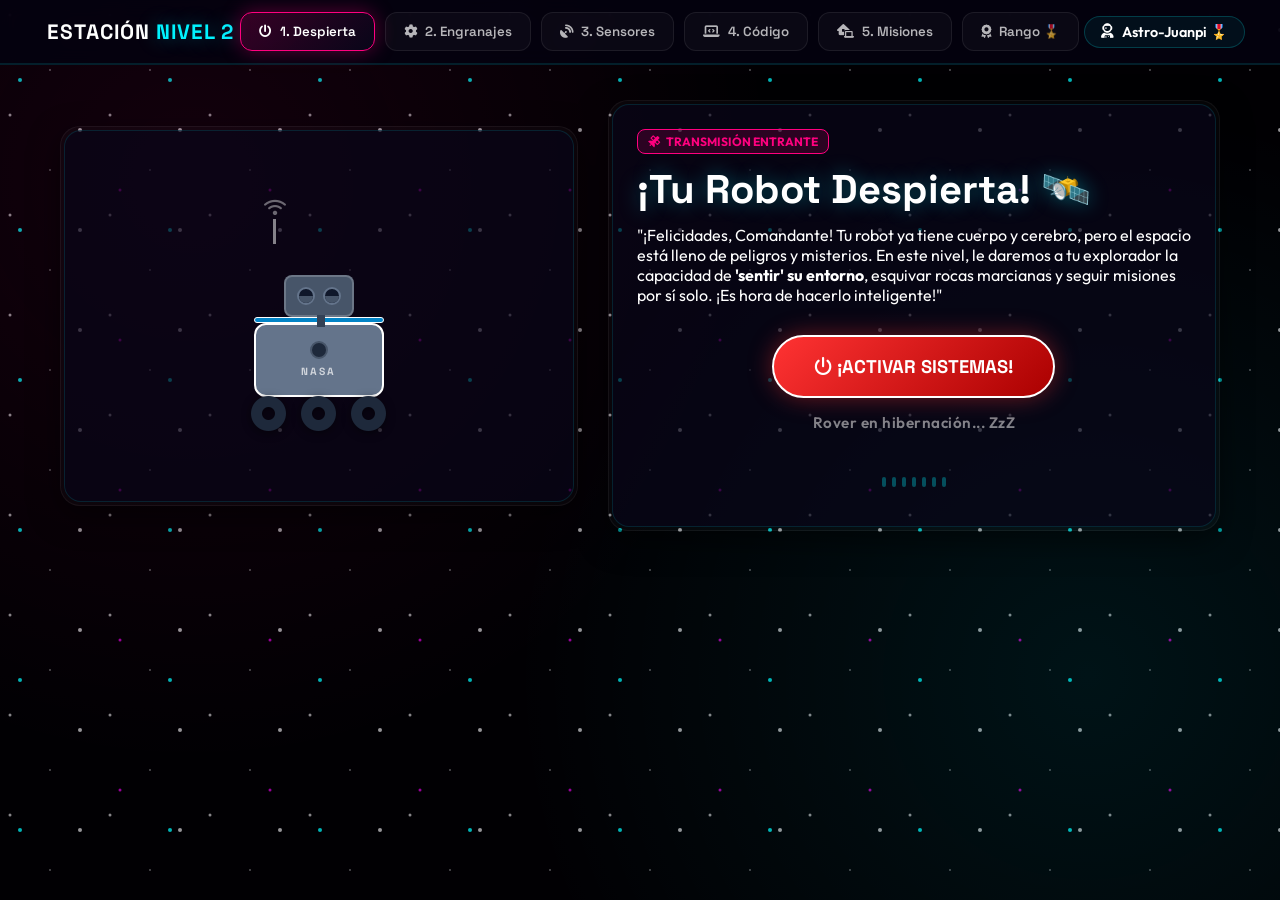
==== commit f419b356: "feat: Nivel 2 completo - Mision Interaccion y Sentidos Roboticos 🛰️" ====
--- a/index.html
+++ b/index.html
@@ -3,39 +3,40 @@
 <head>
     <meta charset="UTF-8">
     <meta name="viewport" content="width=device-width, initial-scale=1.0">
-    <title>Misión: Constructor de Robots Galácticos 🚀</title>
+    <title>Nivel 2 - Misión: Interacción y Sentidos Robóticos 🛰️</title>
     <!-- SEO Meta Tags -->
-    <meta name="description" content="Aprende robótica espacial construyendo y programando robots interactivos. Diseñado para pequeños astronautas de 8 años en adelante.">
-    <meta name="keywords" content="robótica, espacial, niños, lego wedo, sphero bolt, programación bloques, nasa, juanpi">
+    <meta name="description" content="Aprende interacción, engranajes, sensores avanzados y programación de laberintos. Nivel 2 oficial de robótica espacial para pequeños ingenieros.">
+    <meta name="keywords" content="robótica, infantil, sensores, engranajes, vexcode vr, scratch, lego, arduino, nasa, juanpi">
     
     <!-- Google Fonts -->
     <link rel="preconnect" href="https://fonts.googleapis.com">
     <link rel="preconnect" href="https://fonts.gstatic.com" crossorigin>
     <link href="https://fonts.googleapis.com/css2?family=Outfit:wght@300;400;600;800&family=Space+Grotesk:wght@400;700&display=swap" rel="stylesheet">
     
-    <!-- FontAwesome for Premium Icons -->
+    <!-- FontAwesome Premium Icons -->
     <link rel="stylesheet" href="https://cdnjs.cloudflare.com/ajax/libs/font-awesome/6.4.0/css/all.min.css">
     
     <link rel="stylesheet" href="style.css">
 </head>
 <body>
-    <!-- Background Starry Cosmos -->
+    <!-- Background Starry Cosmos Layers -->
     <div class="stars"></div>
     <div class="twinkling"></div>
+    <div class="space-nebula"></div>
     
-    <!-- Top Cockpit Dashboard / Navigation Bar -->
+    <!-- HUD Space-Station Navigation Header -->
     <header class="hud-header">
         <div class="hud-logo">
-            <i class="fa-solid fa-satellite-dish pulse-icon"></i>
-            <span>Flota Estelar <span>NASA</span></span>
+            <i class="fa-solid fa-radar pulse-icon"></i>
+            <span>Estación <span>Nivel 2</span></span>
         </div>
         <nav class="hud-nav" id="hud-nav-bar">
-            <button class="nav-btn active" data-target="intro" id="btn-nav-intro"><i class="fa-solid fa-rocket"></i> Inicio</button>
-            <button class="nav-btn" data-target="fase1" id="btn-nav-fase1"><i class="fa-solid fa-pen-ruler"></i> 1. Diseña</button>
-            <button class="nav-btn" data-target="fase2" id="btn-nav-fase2"><i class="fa-solid fa-gears"></i> 2. Hardware</button>
-            <button class="nav-btn" data-target="fase3" id="btn-nav-fase3"><i class="fa-solid fa-code"></i> 3. Código</button>
-            <button class="nav-btn" data-target="fase4" id="btn-nav-fase4"><i class="fa-solid fa-book-atlas"></i> 4. Bitácora</button>
-            <button class="nav-btn" data-target="quiz" id="btn-nav-quiz"><i class="fa-solid fa-circle-question"></i> Quiz</button>
+            <button class="nav-btn active" data-target="intro" id="btn-nav-intro"><i class="fa-solid fa-power-off"></i> 1. Despierta</button>
+            <button class="nav-btn" data-target="mod1" id="btn-nav-mod1"><i class="fa-solid fa-gear"></i> 2. Engranajes</button>
+            <button class="nav-btn" data-target="mod2" id="btn-nav-mod2"><i class="fa-solid fa-satellite-dish"></i> 3. Sensores</button>
+            <button class="nav-btn" data-target="mod3" id="btn-nav-mod3"><i class="fa-solid fa-laptop-code"></i> 4. Código</button>
+            <button class="nav-btn" data-target="mod4" id="btn-nav-mod4"><i class="fa-solid fa-house-laptop"></i> 5. Misiones</button>
+            <button class="nav-btn" data-target="diploma" id="btn-nav-diploma"><i class="fa-solid fa-award"></i> Rango 🎖️</button>
         </nav>
         <div class="hud-user">
             <i class="fa-solid fa-user-astronaut"></i>
@@ -43,369 +44,466 @@
         </div>
     </header>
 
-    <!-- Main Container for Space Sections -->
+    <!-- Main Space Cabin Stage -->
     <main class="space-ship-cabin">
         
-        <!-- SECTION 1: INTRODUCTION -->
+        <!-- SECTION 1: INTRODUCCIÓN - ¡TU ROBOT DESPIERTA! -->
         <section id="sect-intro" class="mission-section active-section">
             <div class="intro-grid">
                 <div class="intro-visual">
-                    <div class="avatar-container">
-                        <img src="assets/galactic_robot_banner.png" alt="Astro-Robot de la NASA" class="hero-banner-img">
-                        <div class="avatar-glow"></div>
-                    </div>
-                </div>
-                <div class="intro-content glass-card">
-                    <span class="badge badge-primary"><i class="fa-solid fa-satellite"></i> Transmisión Entrante</span>
-                    <h1 class="glow-title">¡Bienvenido a la Flota Espacial, Juanpi! 🚀</h1>
-                    <p class="intro-text">
-                        "¡Hola, aventurero! La NASA está explorando lo desconocido en el espacio y necesita tu ayuda para construir los exploradores del futuro. Los robots son máquinas que pueden hacer tareas peligrosas o repetitivas por nosotros, ¡como caminar sobre la Luna o Marte!"
-                    </p>
-                    <div class="commander-signature">
-                        <div class="signature-icon"><i class="fa-solid fa-user-tie"></i></div>
-                        <div>
-                            <h4>Comandante Juanpi</h4>
-                            <p>Director de Astro-Ingeniería Educativa</p>
-                        </div>
-                    </div>
-                    
-                    <button class="btn btn-action" id="btn-listen-msg">
-                        <i class="fa-solid fa-volume-high"></i> Escuchar Mensaje de la Misión
-                    </button>
-                    <div class="audio-wave-container" id="audio-wave">
-                        <div class="bar"></div>
-                        <div class="bar"></div>
-                        <div class="bar"></div>
-                        <div class="bar"></div>
-                        <div class="bar"></div>
-                        <div class="bar"></div>
-                        <div class="bar"></div>
+                    <!-- Sleeping / Waking Rover CSS Model -->
+                    <div class="outer-shell rover-wake-shell">
+                        <div class="inner-core rover-wake-core">
+                            <div class="rover-avatar" id="rover-model">
+                                <div class="rover-antenna" id="rover-ant">
+                                    <div class="antenna-dish"><i class="fa-solid fa-wifi"></i></div>
+                                    <div class="antenna-pole"></div>
+                                </div>
+                                <div class="rover-head">
+                                    <div class="rover-camera">
+                                        <div class="eye eye-left" id="eye-l"></div>
+                                        <div class="eye eye-right" id="eye-r"></div>
+                                    </div>
+                                    <div class="neck"></div>
+                                </div>
+                                <div class="rover-body">
+                                    <div class="solar-panel"></div>
+                                    <div class="chassis-core">
+                                        <div class="power-core-led" id="core-led"></div>
+                                        <span class="nasa-label">NASA</span>
+                                    </div>
+                                </div>
+                                <div class="rover-wheels-box">
+                                    <div class="wheel w-1"><i class="fa-solid fa-circle-dot"></i></div>
+                                    <div class="wheel w-2"><i class="fa-solid fa-circle-dot"></i></div>
+                                    <div class="wheel w-3"><i class="fa-solid fa-circle-dot"></i></div>
+                                </div>
+                            </div>
+                            <div class="ambient-stars"></div>
+                        </div>
+                    </div>
+                </div>
+                
+                <div class="intro-content outer-shell">
+                    <div class="inner-core">
+                        <span class="badge badge-magenta"><i class="fa-solid fa-satellite"></i> Transmisión Entrante</span>
+                        <h1 class="glow-title">¡Tu Robot Despierta! 🛰️</h1>
+                        <p class="intro-text">
+                            "¡Felicidades, Comandante! Tu robot ya tiene cuerpo y cerebro, pero el espacio está lleno de peligros y misterios. En este nivel, le daremos a tu explorador la capacidad de <strong>'sentir' su entorno</strong>, esquivar rocas marcianas y seguir misiones por sí solo. ¡Es hora de hacerlo inteligente!"
+                        </p>
+                        
+                        <div class="control-activation">
+                            <button class="btn-activate-red" id="btn-activate-rover">
+                                <span class="btn-ripple"></span>
+                                <i class="fa-solid fa-power-off"></i> ¡ACTIVAR SISTEMAS!
+                            </button>
+                            <span class="status-indicator-text" id="activation-status">Rover en hibernación... ZzZ</span>
+                        </div>
+                        
+                        <div class="ecg-wave-container" id="ecg-wave">
+                            <div class="bar"></div>
+                            <div class="bar"></div>
+                            <div class="bar"></div>
+                            <div class="bar"></div>
+                            <div class="bar"></div>
+                            <div class="bar"></div>
+                            <div class="bar"></div>
+                        </div>
                     </div>
                 </div>
             </div>
         </section>
 
-        <!-- SECTION 2: FASE 1 - BLUEPRINT PAINT -->
-        <section id="sect-fase1" class="mission-section">
+        <!-- SECTION 2: MÓDULO 1 - ENGRANAJES Y MOTORES -->
+        <section id="sect-mod1" class="mission-section">
             <div class="section-header">
-                <span class="step-num">Fase 1</span>
-                <h2>¡Imagina y Diseña tu Astro-Robot! ✏️</h2>
-                <p>Todo gran invento empieza con una idea. Dibuja tu propio robot espacial. ¿Tendrá ruedas para el polvo lunar o patas para saltar cráteres?</p>
+                <span class="step-num">Módulo 1</span>
+                <h2>Engranajes y Motores (La Fuerza del Rover) ⚙️</h2>
+                <p>Para subir las empinadas montañas de Marte, las ruedas necesitan fuerza. Aquí usamos máquinas simples como los engranajes. ¡Son ruedas con dientes que se muerden entre sí para transferir movimiento y multiplicar la fuerza!</p>
             </div>
             
-            <div class="canvas-grid">
-                <!-- Paint Controls Panel -->
-                <div class="paint-controls glass-card">
-                    <h3><i class="fa-solid fa-palette"></i> Caja de Colores</h3>
-                    <div class="palette-colors">
-                        <button class="color-btn active" data-color="#00f3ff" style="background-color: #00f3ff;"></button>
-                        <button class="color-btn" data-color="#ff007f" style="background-color: #ff007f;"></button>
-                        <button class="color-btn" data-color="#39ff14" style="background-color: #39ff14;"></button>
-                        <button class="color-btn" data-color="#ff7700" style="background-color: #ff7700;"></button>
-                        <button class="color-btn" data-color="#ffea00" style="background-color: #ffea00;"></button>
-                        <button class="color-btn" data-color="#ffffff" style="background-color: #ffffff;"></button>
-                        <button class="color-btn" data-color="#07071e" style="background-color: #07071e; border: 1px dashed var(--cyan-glow);"></button>
-                    </div>
-                    
-                    <h3><i class="fa-solid fa-brush"></i> Herramientas</h3>
-                    <div class="tool-buttons">
-                        <button class="tool-btn active" id="tool-pencil"><i class="fa-solid fa-pen"></i> Lápiz</button>
-                        <button class="tool-btn" id="tool-brush"><i class="fa-solid fa-paint-brush"></i> Pincel</button>
-                        <button class="tool-btn" id="tool-eraser"><i class="fa-solid fa-eraser"></i> Borrador</button>
-                    </div>
-
-                    <h3><i class="fa-solid fa-sliders"></i> Grosor: <span id="brush-size-val">5px</span></h3>
-                    <input type="range" id="brush-size" min="1" max="30" value="5" class="cosmic-slider">
-                    
-                    <div class="action-buttons">
-                        <button class="btn btn-danger" id="paint-clear"><i class="fa-solid fa-trash-can"></i> Limpiar</button>
-                        <button class="btn btn-secondary" id="paint-download"><i class="fa-solid fa-download"></i> Descargar</button>
-                        <button class="btn btn-success" id="paint-save"><i class="fa-solid fa-floppy-disk"></i> Guardar en Bitácora</button>
-                    </div>
-                </div>
-
-                <!-- Painting Area -->
-                <div class="paint-canvas-container glass-card">
-                    <div class="canvas-tag"><i class="fa-solid fa-circle-nodes"></i> Plano Galáctico de Ingeniería</div>
-                    <canvas id="blueprint-canvas" width="700" height="450"></canvas>
-                    <div class="canvas-hint">¡Haz clic y arrastra para dibujar tu obra maestra!</div>
+            <div class="gear-puzzle-grid">
+                <!-- Instruction Panel -->
+                <div class="outer-shell">
+                    <div class="inner-core puzzle-instructions">
+                        <h3><i class="fa-solid fa-screwdriver-wrench"></i> Reto Mecánico</h3>
+                        <p>Arrastra los engranajes de la caja de herramientas y colócalos en los ejes del rover para conectar el motor con la rueda tractora.</p>
+                        
+                        <div class="gear-toolbox" id="gear-box">
+                            <div class="gear-drag-item item-cyan" draggable="true" data-size="small" id="gear-small">
+                                <i class="fa-solid fa-gear small-gear-icon"></i>
+                                <span>Pequeño (12T)</span>
+                            </div>
+                            <div class="gear-drag-item item-magenta" draggable="true" data-size="medium" id="gear-medium">
+                                <i class="fa-solid fa-gear medium-gear-icon"></i>
+                                <span>Mediano (24T)</span>
+                            </div>
+                            <div class="gear-drag-item item-yellow" draggable="true" data-size="large" id="gear-large">
+                                <i class="fa-solid fa-gear large-gear-icon"></i>
+                                <span>Grande (36T)</span>
+                            </div>
+                        </div>
+                        
+                        <div class="puzzle-status-box" id="gear-puzzle-feedback">
+                            <i class="fa-solid fa-triangle-exclamation"></i> Conecta los engranajes en orden correcto.
+                        </div>
+                        
+                        <button class="btn btn-action w-full" id="btn-test-gears" disabled>
+                            <i class="fa-solid fa-play"></i> Probar Engranajes ⚙️
+                        </button>
+                    </div>
+                </div>
+
+                <!-- Simulation Board -->
+                <div class="outer-shell scale-2">
+                    <div class="inner-core gear-simulation-canvas">
+                        <div class="slope-backdrop">
+                            <!-- Incline slope line -->
+                            <div class="mars-slope" id="mars-slope-el">
+                                <div class="rover-mini" id="mini-rover-body">
+                                    <i class="fa-solid fa-truck-spaceport"></i>
+                                </div>
+                            </div>
+                        </div>
+                        
+                        <div class="gears-train-container">
+                            <!-- Drop Slots -->
+                            <div class="gear-axis-slot slot-motor" data-expected="small" id="slot-1">
+                                <span class="slot-label">Motor (12T)</span>
+                                <div class="placed-gear-holder"></div>
+                            </div>
+                            <div class="gear-axis-slot slot-idler" data-expected="medium" id="slot-2">
+                                <span class="slot-label">Transmisión (24T)</span>
+                                <div class="placed-gear-holder"></div>
+                            </div>
+                            <div class="gear-axis-slot slot-wheel" data-expected="large" id="slot-3">
+                                <span class="slot-label">Rueda (36T)</span>
+                                <div class="placed-gear-holder"></div>
+                            </div>
+                        </div>
+                        
+                        <button class="btn-clear-puzzle" id="btn-reset-gears"><i class="fa-solid fa-trash-can"></i> Desarmar</button>
+                    </div>
                 </div>
             </div>
         </section>
 
-        <!-- SECTION 3: FASE 2 - HARDWARE TOOLBOX -->
-        <section id="sect-fase2" class="mission-section">
+        <!-- SECTION 3: MÓDULO 2 - LOS SENTIDOS DEL ROBOT -->
+        <section id="sect-mod2" class="mission-section">
             <div class="section-header">
-                <span class="step-num">Fase 2</span>
-                <h2>El Cuerpo del Robot (Hardware) ⚙️</h2>
-                <p>Un robot espacial tiene tres partes mágicas: <strong>Cuerpo</strong> (motores/estructuras), <strong>Cerebro</strong> (sistema de control) y <strong>Sensores</strong> (sus sentidos). ¡Interactúa con ellos en nuestra caja de herramientas!</p>
-            </div>
-
-            <div class="hardware-grid">
-                
-                <!-- CARD 1: EL CUERPO (MOTOR) -->
-                <div class="hardware-card glass-card" id="hw-card-body">
-                    <div class="hw-card-icon"><i class="fa-solid fa-gears"></i></div>
-                    <h3>1. El Cuerpo (Motor WeDo)</h3>
-                    <p>Su estructura física y motores. ¡Le permiten moverse, girar sus ruedas y explorar terrenos espaciales difíciles!</p>
-                    
-                    <div class="interactive-area body-sim">
-                        <!-- CSS Motor Animation -->
-                        <div class="motor-wrapper">
-                            <div class="motor-chassis">
-                                <div class="gear-cog main-gear" id="motor-gear-1"><i class="fa-solid fa-gear"></i></div>
-                                <div class="gear-cog sub-gear" id="motor-gear-2"><i class="fa-solid fa-gear"></i></div>
-                            </div>
-                            <div class="motor-shaft"></div>
-                        </div>
-                    </div>
-                    
-                    <div class="hw-controls">
-                        <button class="btn btn-speed active" data-speed="0">APAGADO</button>
-                        <button class="btn btn-speed" data-speed="1">LENTO 🛸</button>
-                        <button class="btn btn-speed" data-speed="3">HIPERVELOCIDAD 🚀</button>
-                    </div>
-                </div>
-
-                <!-- CARD 2: CEREBRO (SPHERO BOLT) -->
-                <div class="hardware-card glass-card" id="hw-card-brain">
-                    <div class="hw-card-icon"><i class="fa-solid fa-brain"></i></div>
-                    <h3>2. El Cerebro (Sphero BOLT)</h3>
-                    <p>El Sistema de Control. Recibe órdenes y procesa el código. ¡Tiene una pantalla LED para mostrar emociones y mensajes!</p>
-                    
-                    <div class="interactive-area brain-sim">
-                        <!-- Sphero Bolt SVG Interactive screen -->
-                        <div class="sphero-bolt" id="sphero-bolt-orb">
-                            <div class="sphero-inner">
-                                <div class="sphero-led-matrix" id="led-matrix">
-                                    <!-- 8x8 LED Grid generated in JS -->
-                                </div>
-                            </div>
-                            <div class="sphero-ring"></div>
-                        </div>
-                    </div>
-                    
-                    <div class="hw-controls">
-                        <button class="btn btn-brain-cmd" id="btn-bolt-mood">Cambiar Expresión 😄</button>
-                        <button class="btn btn-brain-cmd" id="btn-bolt-gyro">Girar Giroscopio 🔄</button>
-                    </div>
-                </div>
-
-                <!-- CARD 3: LOS SENSORES (OJO DE ULTRASONIDO) -->
-                <div class="hardware-card glass-card" id="hw-card-sensors">
-                    <div class="hw-card-icon"><i class="fa-solid fa-eye"></i></div>
-                    <h3>3. Sensores (Ultrasonido WeDo)</h3>
-                    <p>¡Son sus sentidos! Detectan obstáculos en el espacio, miden distancias y evitan que el robot choque con cráteres gigantes.</p>
-                    
-                    <div class="interactive-area sensor-sim">
-                        <!-- Range/Distance Sensor Sim -->
-                        <div class="sensor-device">
-                            <div class="sensor-eyes">
-                                <div class="sensor-eye eye-left"><div class="pupil"></div></div>
-                                <div class="sensor-eye eye-right"><div class="pupil"></div></div>
-                            </div>
-                            <div class="sensor-waves" id="radar-waves">
-                                <span class="wave"></span>
-                                <span class="wave"></span>
-                                <span class="wave"></span>
-                            </div>
-                        </div>
-                        
-                        <!-- Drag asteroid target -->
-                        <div class="draggable-asteroid" id="draggable-asteroid">
-                            <i class="fa-solid fa-meteor"></i>
-                            <span>Asteroide</span>
-                        </div>
-                    </div>
-                    
-                    <div class="sensor-readout">
-                        <div>Distancia del Obstáculo: <span id="sensor-distance">300</span> cm</div>
-                        <div class="alert-status" id="sensor-status">Estado: SEGURO 🟢</div>
+                <span class="step-num">Módulo 2</span>
+                <h2>Los Sentidos del Robot (Sensores Avanzados) 📡</h2>
+                <p>En el espacio oscuro, tu robot no tiene ojos como tú, ¡tiene sensores! Interactúa con los sensores para ver cómo percibe Marte.</p>
+            </div>
+            
+            <div class="sensors-module-grid">
+                <!-- SENSOR DE ULTRASONIDO -->
+                <div class="outer-shell">
+                    <div class="inner-core sensor-panel-card">
+                        <span class="badge badge-cyan"><i class="fa-solid fa-bat"></i> Ecolocalización</span>
+                        <h3>Sensor de Ultrasonido 📡</h3>
+                        <p>Funciona como un murciélago, enviando ondas sonoras invisibles para medir la distancia y evitar chocar con meteoritos.</p>
+                        
+                        <div class="ultrasonic-radar-display">
+                            <div class="radar-eyes">
+                                <div class="radar-lens"><div class="beam"></div></div>
+                                <div class="radar-lens"><div class="beam"></div></div>
+                            </div>
+                            
+                            <div class="sonar-wave-lines" id="sonar-radar-waves">
+                                <span class="sonar-ring"></span>
+                                <span class="sonar-ring"></span>
+                                <span class="sonar-ring"></span>
+                            </div>
+                            
+                            <div class="floating-target-meteor" id="sonar-meteor">
+                                <i class="fa-solid fa-meteor"></i>
+                            </div>
+                            
+                            <!-- Radar sweep grid -->
+                            <div class="radar-sweep-overlay" id="radar-sweep">
+                                <div class="sweep-line"></div>
+                                <div class="coord-tag">X: 120 Y: 45</div>
+                            </div>
+                        </div>
+                        
+                        <div class="readout-box">
+                            <span>Distancia: <strong id="sonar-distance-val">150</strong> cm</span>
+                            <span class="status-pill safe" id="sonar-status-pill">SEGURO</span>
+                        </div>
+                        
+                        <div class="buttons-row">
+                            <button class="btn btn-action" id="btn-toggle-vision"><i class="fa-solid fa-eye-low-vision"></i> Visión de Robot (Radar)</button>
+                        </div>
+                    </div>
+                </div>
+
+                <!-- SENSOR DE COLOR -->
+                <div class="outer-shell">
+                    <div class="inner-core sensor-panel-card">
+                        <span class="badge badge-yellow"><i class="fa-solid fa-droplet"></i> Espectrometría</span>
+                        <h3>Sensor de Color 🔴🔵🟢</h3>
+                        <p>Le ayuda a seguir líneas seguras pintadas en el suelo o a encontrar minerales marcianos valiosos brillando en rojo o azul.</p>
+                        
+                        <div class="color-scanner-display">
+                            <div class="color-rover-head">
+                                <div class="spectrometer-led" id="scanner-laser-led"></div>
+                                <div class="laser-beam" id="scanner-laser-beam"></div>
+                            </div>
+                            <div class="ground-mineral-rock" id="target-mineral-soil">
+                                <i class="fa-solid fa-diamond"></i>
+                            </div>
+                        </div>
+                        
+                        <div class="readout-box color-readout">
+                            <span>Lectura Sensor: <strong id="color-sensor-val" style="color: var(--cyan-glow);">Camino Negro</strong></span>
+                            <span id="color-sensor-action" class="sensor-comment">"Siguiendo ruta segura"</span>
+                        </div>
+                        
+                        <div class="mineral-buttons-grid">
+                            <button class="btn-mineral-selector color-black active" data-color="black"><span class="color-dot" style="background-color: #111;"></span> Camino Negro</button>
+                            <button class="btn-mineral-selector color-red" data-color="red"><span class="color-dot" style="background-color: #ff3333;"></span> Mineral Rojo (Hierro)</button>
+                            <button class="btn-mineral-selector color-blue" data-color="blue"><span class="color-dot" style="background-color: #3388ff;"></span> Mineral Azul (Hielo)</button>
+                        </div>
                     </div>
                 </div>
             </div>
         </section>
 
-        <!-- SECTION 4: FASE 3 - BLOCK PROGRAMMING SIMULATOR -->
-        <section id="sect-fase3" class="mission-section">
+        <!-- SECTION 4: MÓDULO 3 - PROGRAMACIÓN INTELIGENTE (VR LABERINTO) -->
+        <section id="sect-mod3" class="mission-section">
             <div class="section-header">
-                <span class="step-num">Fase 3</span>
-                <h2>¡Dales Vida con Código! (Software) 💻</h2>
-                <p>Para que tu robot se mueva en Marte, debes darle instrucciones lógicas. ¡Arrastra o haz clic en los bloques de programación de colores y supera el reto galáctico!</p>
-            </div>
-
-            <!-- Programmer Challenge Card -->
-            <div class="challenge-alert glass-card">
-                <div class="challenge-icon"><i class="fa-solid fa-trophy"></i></div>
-                <div class="challenge-body">
-                    <h4>EL RETO DEL PROGRAMADOR CÓSMICO:</h4>
-                    <p>¿Puedes hacer que tu robot <strong>avance 5 segundos</strong> y se <strong>detenga</strong> al <strong>ver un cráter</strong>?</p>
-                </div>
-            </div>
-
+                <span class="step-num">Módulo 3</span>
+                <h2>Programación Inteligente (Bucles y Condicionales) 💻</h2>
+                <p>¡Vamos a darle superpoderes al cerebro del robot usando bloques de programación lógica! Guía al rover esquivando los obstáculos en el laberinto marciano.</p>
+            </div>
+
+            <!-- VEXCODE-LIKE SIMULATOR GRID -->
             <div class="coding-workspace-grid">
-                
                 <!-- Blocks Palette -->
-                <div class="blocks-palette glass-card">
-                    <h3><i class="fa-solid fa-puzzle-piece"></i> Bloques de Órdenes</h3>
-                    <p class="desc-text">Haz clic en un bloque para agregarlo a tu secuencia de comandos:</p>
-                    
-                    <div class="palette-container">
-                        <!-- Command blocks -->
-                        <div class="code-block block-move" data-block-type="mover" draggable="true" id="block-move-forward">
-                            <i class="fa-solid fa-up-long"></i> Mover Adelante 🚀
-                        </div>
-                        
-                        <div class="code-block block-wait" data-block-type="esperar" draggable="true" id="block-wait-5">
-                            <i class="fa-solid fa-stopwatch"></i> Esperar 5 Segundos ⏱️
-                        </div>
-                        
-                        <div class="code-block block-sensor" data-block-type="detectar" draggable="true" id="block-detect-crater">
-                            <i class="fa-solid fa-eye"></i> Detectar Cráter 👁️
-                        </div>
-                        
-                        <div class="code-block block-stop" data-block-type="detener" draggable="true" id="block-stop-robot">
-                            <i class="fa-solid fa-hand"></i> Detener Robot 🛑
-                        </div>
-                    </div>
-                    
-                    <div class="palette-tips">
-                        <h5><i class="fa-solid fa-lightbulb"></i> Pista del Comandante:</h5>
-                        <p>Los bloques se ejecutan en orden de arriba a abajo. Asegúrate de detener el robot justo a tiempo.</p>
-                    </div>
-                </div>
-
-                <!-- Coding Canvas / Workspace Sequence -->
-                <div class="workspace-area glass-card">
-                    <div class="workspace-header">
-                        <h3><i class="fa-solid fa-laptop-code"></i> Tu Programa Espacial</h3>
-                        <button class="btn btn-sm btn-danger" id="workspace-clear"><i class="fa-solid fa-trash-can"></i> Reiniciar Bloques</button>
-                    </div>
-                    
-                    <div class="blocks-sequence-container" id="blocks-workspace">
-                        <!-- Dropzone placeholder -->
-                        <div class="workspace-empty-msg" id="workspace-empty">
-                            <i class="fa-solid fa-arrow-down-long animate-arrow"></i>
-                            <span>Haz clic en los bloques de la izquierda para colocarlos en la secuencia aquí.</span>
-                        </div>
-                    </div>
-                    
-                    <div class="workspace-actions">
-                        <button class="btn btn-success" id="btn-run-simulation"><i class="fa-solid fa-play"></i> Ejecutar Código ⚡</button>
-                        <button class="btn btn-secondary" id="btn-reset-simulation"><i class="fa-solid fa-rotate-left"></i> Reiniciar Mapa</button>
-                    </div>
-                </div>
-
-                <!-- Simulation Canvas (Mars Landscape) -->
-                <div class="simulation-panel glass-card">
-                    <div class="simulation-header">
-                        <span><i class="fa-solid fa-satellite-dish"></i> Telemetría de Marte (Simulador)</span>
-                        <div class="sim-badge" id="sim-status-badge">LISTO</div>
-                    </div>
-                    <div class="sim-canvas-container">
-                        <canvas id="mars-sim-canvas" width="450" height="350"></canvas>
-                        
-                        <!-- HUD indicators overlay -->
-                        <div class="sim-hud">
-                            <div class="hud-stat">
-                                <span class="label">BATERÍA:</span>
-                                <span class="val">100% <i class="fa-solid fa-battery-full"></i></span>
-                            </div>
-                            <div class="hud-stat">
-                                <span class="label">TIEMPO:</span>
-                                <span class="val" id="sim-timer">0.0s</span>
-                            </div>
-                            <div class="hud-stat">
-                                <span class="label">LIDAR:</span>
-                                <span class="val" id="sim-lidar">300m</span>
-                            </div>
+                <div class="outer-shell">
+                    <div class="inner-core blocks-palette">
+                        <h3><i class="fa-solid fa-puzzle-piece"></i> Bloques Scratch</h3>
+                        <p class="small-desc">Haz clic en los bloques para agregarlos a tu secuencia:</p>
+                        
+                        <div class="palette-container">
+                            <div class="code-block block-move" data-block="avanzar" id="pal-avanzar">
+                                <i class="fa-solid fa-circle-arrow-right"></i> Avanzar 1 Paso
+                            </div>
+                            <div class="code-block block-sensor" data-block="si-roca" id="pal-si-roca">
+                                <i class="fa-solid fa-diamond-turn-right"></i> SI hay roca ➡️ Girar Derecha
+                            </div>
+                            <div class="code-block block-wait" data-block="girar-izq" id="pal-girar-izq">
+                                <i class="fa-solid fa-rotate-left"></i> Girar Izquierda
+                            </div>
+                            <div class="code-block block-stop" data-block="detener-meta" id="pal-detener">
+                                <i class="fa-solid fa-flag-checkered"></i> SI en meta 🛑 Detener
+                            </div>
+                        </div>
+                        
+                        <div class="vex-hints">
+                            <h5><i class="fa-solid fa-lightbulb"></i> Pista de Navegación:</h5>
+                            <p>El rover avanzará paso a paso. Para llegar a la base roja, debes detectar la roca y girar a la derecha para rodearla.</p>
+                        </div>
+                    </div>
+                </div>
+
+                <!-- Coding Workspace -->
+                <div class="outer-shell">
+                    <div class="inner-core workspace-area">
+                        <div class="workspace-header">
+                            <h3><i class="fa-solid fa-laptop-code"></i> Tu Programa VR</h3>
+                            <button class="btn-clear-puzzle" id="btn-clear-vr-workspace"><i class="fa-solid fa-rotate-left"></i> Limpiar</button>
+                        </div>
+                        
+                        <div class="blocks-sequence-container" id="vr-blocks-workspace">
+                            <!-- Empty message -->
+                            <div class="workspace-empty-msg" id="vr-workspace-empty">
+                                <i class="fa-solid fa-arrow-down-long animate-arrow"></i>
+                                <span>Agrega bloques de código aquí en orden</span>
+                            </div>
+                        </div>
+                        
+                        <div class="workspace-actions">
+                            <button class="btn btn-success" id="btn-run-vr"><i class="fa-solid fa-play"></i> Ejecutar Laberinto ⚡</button>
+                            <button class="btn btn-secondary" id="btn-reset-vr"><i class="fa-solid fa-rotate"></i> Reiniciar Mapa</button>
+                        </div>
+                    </div>
+                </div>
+
+                <!-- Canvas VEX VR Simulator -->
+                <div class="outer-shell">
+                    <div class="inner-core vr-simulation-panel">
+                        <div class="sim-header">
+                            <span><i class="fa-solid fa-compass"></i> Telemetría de Mapa VR</span>
+                            <span class="sim-badge" id="vr-status-badge">LISTO</span>
+                        </div>
+                        
+                        <div class="vr-canvas-holder">
+                            <canvas id="vr-maze-canvas" width="350" height="350"></canvas>
                         </div>
                     </div>
                 </div>
             </div>
         </section>
 
-        <!-- SECTION 5: FASE 4 - PROJECTS WALL & DIPLOMA -->
-        <section id="sect-fase4" class="mission-section">
+        <!-- SECTION 5: MÓDULO 4 - MISIONES DE HARDWARE EN CASA -->
+        <section id="sect-mod4" class="mission-section">
             <div class="section-header">
-                <span class="step-num">Fase 4</span>
-                <h2>Proyectos Especiales de Bitácora 🛠️</h2>
-                <p>¡Lleva la robótica a la realidad! Construye estos proyectos en casa con materiales reciclados o tus kits de robótica, interactúa con sus simuladores y obtén tu Diploma Oficial de la NASA.</p>
-            </div>
-
-            <!-- Interactive Physical Project Simulators -->
-            <div class="projects-grid">
-                
-                <!-- Project 1: Roberto de Marte -->
-                <div class="project-card glass-card">
-                    <span class="badge badge-cyan">Proyecto 1</span>
-                    <h3>Roberto de Marte 🤖</h3>
-                    <p>Un robot bípede que puede mover la boca, los ojos y caminar sobre terrenos marcianos muy empinados.</p>
-                    
-                    <div class="project-simulator roberto-sim">
-                        <div class="roberto-robot" id="roberto-puppet">
-                            <div class="roberto-eye-left"><div class="pupil"></div></div>
-                            <div class="roberto-eye-right"><div class="pupil"></div></div>
-                            <div class="roberto-jaw" id="roberto-jaw-el"></div>
-                        </div>
-                    </div>
-                    
-                    <div class="project-controls">
-                        <label for="roberto-slider-mouth">Mover Boca:</label>
-                        <input type="range" id="roberto-slider-mouth" min="0" max="40" value="0" class="cosmic-slider">
-                        <button class="btn btn-action-sm" id="btn-roberto-talk">¡Hablar! 🗣️</button>
-                    </div>
-                </div>
-
-                <!-- Project 2: Alarma Anti-Heladas -->
-                <div class="project-card glass-card">
-                    <span class="badge badge-magenta">Proyecto 2</span>
-                    <h3>Alarma Anti-Heladas ❄️</h3>
-                    <p>¡Evita que los astronautas se congelen! Este dispositivo avisa con luces y sonidos si el clima baja bruscamente en Marte.</p>
-                    
-                    <div class="project-simulator weather-sim" id="weather-ambient">
-                        <div class="led-alarm-light" id="frost-strobe"></div>
-                        <div class="temp-screen" id="temp-display">25°C</div>
-                        <div class="temp-condition" id="temp-status">Clima Templado</div>
-                    </div>
-                    
-                    <div class="project-controls">
-                        <label for="temp-slider">Temperatura Marciana:</label>
-                        <input type="range" id="temp-slider" min="-100" max="50" value="25" class="cosmic-slider">
-                        <div class="temp-bounds"><span>-100°C 🥶</span><span>50°C 🥵</span></div>
-                    </div>
-                </div>
-
-                <!-- Project 3: El Singular Pateador -->
-                <div class="project-card glass-card">
-                    <span class="badge badge-orange">Proyecto 3</span>
-                    <h3>El Singular Pateador ⚽</h3>
-                    <p>¡Fútbol lunar! Un robot diseñado para aprender sobre palancas y fuerzas físicas pateando balones en baja gravedad.</p>
-                    
-                    <div class="project-simulator physics-sim">
-                        <canvas id="kicker-canvas" width="280" height="150"></canvas>
-                        
-                        <div class="kicker-power-bar">
-                            <div class="kicker-power-fill" id="kicker-power-meter"></div>
-                        </div>
-                    </div>
-                    
-                    <div class="project-controls">
-                        <button class="btn btn-action-sm" id="btn-kicker-pull"><i class="fa-solid fa-wrench"></i> Cargar Palanca</button>
-                        <button class="btn btn-success-sm" id="btn-kicker-shoot"><i class="fa-solid fa-circle-play"></i> ¡Patear! 🥅</button>
-                    </div>
-                </div>
-            </div>
-
-            <!-- NASA Astro-Engineer Diploma Upload & Generation -->
-            <div class="diploma-generator-box glass-card">
-                <div class="diploma-form-grid">
+                <span class="step-num">Módulo 4</span>
+                <h2>Misiones de Hardware en Casa (Proyectos Intermedios) 🚀</h2>
+                <p>¡Llegó el momento de construir en el mundo real! Puedes usar materiales reciclables de casa o kits de robótica. Toca una misión para desplegar sus planos y ver el robot en acción.</p>
+            </div>
+            
+            <div class="hardware-missions-container">
+                <!-- MISSION A -->
+                <div class="outer-shell mission-card-shell">
+                    <div class="inner-core mission-accordion-card">
+                        <div class="accordion-header" data-target="mision-a">
+                            <div class="header-main">
+                                <span class="badge badge-cyan">Misión A</span>
+                                <h3>Rover Seguidor de Línea 🛸</h3>
+                            </div>
+                            <i class="fa-solid fa-chevron-down toggle-arrow"></i>
+                        </div>
+                        
+                        <div class="accordion-body" id="mision-a-body">
+                            <div class="mission-desc-grid">
+                                <div class="mission-details">
+                                    <h4><i class="fa-solid fa-list-check"></i> Plan de Construcción</h4>
+                                    <p>Construye un carrito robótico que use sensores de infrarrojos para detectar el contraste y seguir un camino oscuro, ¡como si fuera una carretera segura trazada en la Luna!</p>
+                                    
+                                    <h5><i class="fa-solid fa-box-open"></i> Materiales sugeridos:</h5>
+                                    <ul>
+                                        <li>Cartón rígido o base de acrílico</li>
+                                        <li>2 motores de corriente continua (DC) con ruedas</li>
+                                        <li>1 sensor infrarrojo seguidor de línea (TCRT5000 o LEGO Color Sensor)</li>
+                                        <li>Batería de 9V o caja de pilas</li>
+                                        <li>Cinta aislante negra (para hacer la pista)</li>
+                                    </ul>
+                                </div>
+                                <div class="mission-simulator-view">
+                                    <div class="live-anim-box seguidor-linea-sim">
+                                        <div class="animated-path-line"></div>
+                                        <div class="animated-follower-rover">
+                                            <div class="sensor-glow"></div>
+                                        </div>
+                                    </div>
+                                    <span class="anim-label"><i class="fa-solid fa-circle-play"></i> Simulación Mecánica</span>
+                                </div>
+                            </div>
+                        </div>
+                    </div>
+                </div>
+
+                <!-- MISSION B -->
+                <div class="outer-shell mission-card-shell">
+                    <div class="inner-core mission-accordion-card">
+                        <div class="accordion-header" data-target="mision-b">
+                            <div class="header-main">
+                                <span class="badge badge-magenta">Misión B</span>
+                                <h3>El Brazo Robótico Espacial 🦾</h3>
+                            </div>
+                            <i class="fa-solid fa-chevron-down toggle-arrow"></i>
+                        </div>
+                        
+                        <div class="accordion-body" id="mision-b-body">
+                            <div class="mission-desc-grid">
+                                <div class="mission-details">
+                                    <h4><i class="fa-solid fa-list-check"></i> Plan de Construcción</h4>
+                                    <p>Crea una pinza o brazo mecánico articulado basado en palancas para recoger muestras de rocas del suelo marciano sin tocarlas directamente.</p>
+                                    
+                                    <h5><i class="fa-solid fa-box-open"></i> Materiales sugeridos:</h5>
+                                    <ul>
+                                        <li>Palos de helado o tiras de cartón grueso</li>
+                                        <li>Chinches mariposa o pasadores de metal (pivotes)</li>
+                                        <li>Jeringas descartables y mangueras (para sistema hidráulico) o cuerdas de tracción</li>
+                                        <li>Pegamento o silicona caliente</li>
+                                        <li>Vaso de plástico pequeño (para la canastilla de rocas)</li>
+                                    </ul>
+                                </div>
+                                <div class="mission-simulator-view">
+                                    <div class="live-anim-box arm-hydraulic-sim">
+                                        <div class="hydraulic-piston"></div>
+                                        <div class="robotic-claw">
+                                            <div class="claw-finger l"></div>
+                                            <div class="claw-finger r"></div>
+                                        </div>
+                                        <div class="sample-mineral-rock"></div>
+                                    </div>
+                                    <span class="anim-label"><i class="fa-solid fa-circle-play"></i> Simulación Mecánica</span>
+                                </div>
+                            </div>
+                        </div>
+                    </div>
+                </div>
+
+                <!-- MISSION C -->
+                <div class="outer-shell mission-card-shell">
+                    <div class="inner-core mission-accordion-card">
+                        <div class="accordion-header" data-target="mision-c">
+                            <div class="header-main">
+                                <span class="badge badge-yellow">Misión C</span>
+                                <h3>Robot Otto Astronauta 🤖</h3>
+                            </div>
+                            <i class="fa-solid fa-chevron-down toggle-arrow"></i>
+                        </div>
+                        
+                        <div class="accordion-body" id="mision-c-body">
+                            <div class="mission-desc-grid">
+                                <div class="mission-details">
+                                    <h4><i class="fa-solid fa-list-check"></i> Plan de Construcción</h4>
+                                    <p>Construye un pequeño robot bípedo que pueda mover sus piernas mediante servomotores y realizar un espectacular "baile de victoria" tras aterrizar en el planeta rojo.</p>
+                                    
+                                    <h5><i class="fa-solid fa-box-open"></i> Materiales sugeridos:</h5>
+                                    <ul>
+                                        <li>Cuerpo impreso en 3D o armado con cartón de jugos (Tetrapack)</li>
+                                        <li>4 servomotores pequeños (SG90 o similares)</li>
+                                        <li>Placa Arduino Nano o micro:bit con escudo de expansión</li>
+                                        <li>Sensor de ultrasonido (como los ojos de Otto)</li>
+                                        <li>Zumbador piezoeléctrico (para cantar melodías espaciales)</li>
+                                    </ul>
+                                </div>
+                                <div class="mission-simulator-view">
+                                    <div class="live-anim-box otto-dancing-sim">
+                                        <div class="otto-body">
+                                            <div class="otto-eyes">
+                                                <div class="eye"></div>
+                                                <div class="eye"></div>
+                                            </div>
+                                            <div class="otto-leg l"></div>
+                                            <div class="otto-leg r"></div>
+                                        </div>
+                                        <div class="victory-musical-notes">
+                                            <span class="note n-1">♫</span>
+                                            <span class="note n-2">♪</span>
+                                        </div>
+                                    </div>
+                                    <span class="anim-label"><i class="fa-solid fa-circle-play"></i> Simulación Mecánica</span>
+                                </div>
+                            </div>
+                        </div>
+                    </div>
+                </div>
+            </div>
+        </section>
+
+        <!-- SECTION 6: CONCLUSIÓN Y ASCENSO DE RANGO (NASA DIPLOMA) -->
+        <section id="sect-diploma" class="mission-section">
+            <div class="section-header">
+                <span class="step-num">Conclusión</span>
+                <h2>Ascenso de Rango: Especialista en Navegación 🎖️</h2>
+                <p>¡Misión Cumplida, Comandante! Tu robot ahora puede sentir su entorno y tomar decisiones. Has dominado los sensores y los bucles de código. ¡Saca tu insignia de honor!</p>
+            </div>
+            
+            <div class="diploma-generator-box outer-shell">
+                <div class="inner-core diploma-form-grid">
                     <div class="diploma-form-inputs">
                         <div class="inputs-header">
-                            <i class="fa-solid fa-award"></i>
+                            <i class="fa-solid fa-ribbon-award"></i>
                             <div>
-                                <h3>¡Reclama tu Medalla de Ingeniero de la NASA! 🏅</h3>
-                                <p>Ingresa tu nombre y sube una foto de tu creación real (o usa tu boceto del plano) para recibir tu diploma oficial.</p>
+                                <h3>Insignia de la Flota Estelar NASA</h3>
+                                <p>Ingresa tu nombre para fabricar tu diploma personalizado oficial de **Especialista en Navegación y Sensores**.</p>
                             </div>
                         </div>
                         
@@ -413,149 +511,32 @@
                             <label for="diploma-name">Nombre del Astro-Ingeniero:</label>
                             <input type="text" id="diploma-name" value="Juanpi" placeholder="Tu Nombre Aquí" class="cosmic-input">
                         </div>
-
-                        <div class="form-group">
-                            <label for="diploma-photo-input">Sube una foto de tu Robot Real (Opcional):</label>
-                            <div class="upload-dropzone" id="upload-zone">
-                                <i class="fa-solid fa-cloud-arrow-up"></i>
-                                <span>Arrastra tu foto aquí o haz clic para subir</span>
-                                <input type="file" id="diploma-photo-input" accept="image/*" style="display: none;">
-                            </div>
-                            <div class="upload-preview" id="photo-preview-container">
-                                <img id="photo-preview-img" src="" alt="Vista previa de tu creación">
-                                <button type="button" class="btn-clear-img" id="btn-remove-photo"><i class="fa-solid fa-xmark"></i></button>
-                            </div>
-                        </div>
-
+                        
                         <button class="btn btn-success w-full" id="btn-generate-diploma">
-                            <i class="fa-solid fa-certificate"></i> Fabricar Mi Diploma de la NASA 📜
+                            <i class="fa-solid fa-certificate"></i> Certificar Mi Nivel 2 📜
                         </button>
                     </div>
 
                     <!-- Canvas Output / Diploma Preview -->
                     <div class="diploma-preview-container">
-                        <div class="preview-badge"><i class="fa-solid fa-eye"></i> Vista Previa del Diploma</div>
+                        <div class="preview-badge"><i class="fa-solid fa-circle-check"></i> Diploma Certificado Nivel 2</div>
                         <div class="diploma-canvas-wrapper">
                             <canvas id="diploma-canvas" width="600" height="420"></canvas>
                         </div>
                         <button class="btn btn-secondary w-full" id="btn-download-diploma" disabled>
-                            <i class="fa-solid fa-download"></i> Guardar Diploma en mi Dispositivo 📥
+                            <i class="fa-solid fa-download"></i> Descargar Diploma Oficial 📥
                         </button>
                     </div>
                 </div>
             </div>
         </section>
 
-        <!-- SECTION 6: CONCENTRATION & QUIZ -->
-        <section id="sect-quiz" class="mission-section">
-            <div class="section-header">
-                <span class="step-num">Conclusión</span>
-                <h2>Cuestionario de Astro-Experto 🌟</h2>
-                <p>Reflexiona sobre tu misión y demuestra tus conocimientos robóticos para ganar puntos de la flota espacial.</p>
-            </div>
-
-            <div class="quiz-container-box">
-                <!-- Quiz Interactive Box -->
-                <div class="quiz-main glass-card" id="quiz-game-panel">
-                    
-                    <!-- Progress hud -->
-                    <div class="quiz-hud">
-                        <div class="quiz-progress-bar">
-                            <div class="progress-fill" id="quiz-progress" style="width: 0%;"></div>
-                        </div>
-                        <div class="quiz-stats">
-                            <span>Pregunta <span id="quiz-current-index">1</span> de 5</span>
-                            <span class="quiz-score"><i class="fa-solid fa-star text-gold"></i> Puntos: <span id="quiz-points">0</span></span>
-                            <span class="quiz-lives" id="quiz-lives-container">
-                                <i class="fa-solid fa-heart text-red"></i>
-                                <i class="fa-solid fa-heart text-red"></i>
-                                <i class="fa-solid fa-heart text-red"></i>
-                            </span>
-                        </div>
-                    </div>
-
-                    <!-- Question Container -->
-                    <div class="quiz-question-area" id="quiz-question-container">
-                        <h3 id="quiz-question-text">¿Cargando pregunta estelar...?</h3>
-                        
-                        <div class="quiz-options-list" id="quiz-options-list">
-                            <!-- JS will generate 4 beautiful glow buttons here -->
-                        </div>
-                    </div>
-
-                    <!-- Feedbacks and Next buttons -->
-                    <div class="quiz-feedback-box" id="quiz-feedback-box">
-                        <div class="feedback-icon" id="quiz-feedback-icon"></div>
-                        <div class="feedback-texts">
-                            <h4 id="quiz-feedback-title">¡Excelente!</h4>
-                            <p id="quiz-feedback-desc">Respuesta correcta.</p>
-                        </div>
-                        <button class="btn btn-action" id="btn-quiz-next">Siguiente Pregunta <i class="fa-solid fa-arrow-right"></i></button>
-                    </div>
-                </div>
-
-                <!-- Final Screen Score Board -->
-                <div class="quiz-victory-panel glass-card" id="quiz-victory-panel">
-                    <i class="fa-solid fa-trophy victory-trophy"></i>
-                    <h2>¡Misión Completada, Comandante Juanpi! 🎉</h2>
-                    <p class="sub-text">Has demostrado ser un verdadero experto en robótica y tecnología espacial.</p>
-                    
-                    <div class="victory-stats">
-                        <div class="stat-bubble">
-                            <span class="num" id="victory-score">500</span>
-                            <span class="lbl">Puntos Totales</span>
-                        </div>
-                        <div class="stat-bubble">
-                            <span class="num" id="victory-correct">5/5</span>
-                            <span class="lbl">Respuestas Correctas</span>
-                        </div>
-                        <div class="stat-bubble">
-                            <span class="num" id="victory-rank">Comandante Supremo</span>
-                            <span class="lbl">Rango de Ingeniero</span>
-                        </div>
-                    </div>
-
-                    <p class="reflection-msg">
-                        <em>"¡Recuerda que equivocarse es parte de aprender! Todo error es simplemente un dato de sensor para recalcular nuestra ruta espacial."</em>
-                    </p>
-
-                    <div class="victory-actions">
-                        <button class="btn btn-action" id="btn-quiz-restart"><i class="fa-solid fa-rotate-left"></i> Jugar de Nuevo</button>
-                        <button class="btn btn-success" id="btn-goto-diploma"><i class="fa-solid fa-certificate"></i> Ir por mi Medalla 🏅</button>
-                    </div>
-                </div>
-            </div>
-        </section>
-
     </main>
 
-    <!-- Modal for Special Roberto Walking Puppet -->
-    <div class="modal-backdrop" id="modal-roberto">
-        <div class="modal-box glass-card">
-            <div class="modal-header">
-                <h3><i class="fa-solid fa-robot"></i> Roberto de Marte Caminando</h3>
-                <button class="modal-close" id="btn-close-roberto"><i class="fa-solid fa-xmark"></i></button>
-            </div>
-            <div class="modal-body">
-                <p>Mira cómo camina Roberto usando palancas en sus dos patas de bípede:</p>
-                <div class="puppet-stage">
-                    <div class="walking-roberto-mesh">
-                        <div class="walk-body">
-                            <div class="walk-eye"></div>
-                            <div class="walk-leg leg-left"></div>
-                            <div class="walk-leg leg-right"></div>
-                        </div>
-                    </div>
-                    <div class="mars-dust-moving"></div>
-                </div>
-            </div>
-        </div>
-    </div>
-
-    <!-- Celebration Confetti Overlay -->
+    <!-- Celebration Confetti Layer -->
     <canvas id="confetti-canvas"></canvas>
 
-    <!-- App JS Logic -->
+    <!-- Project Scripts -->
     <script src="app.js"></script>
 </body>
 </html>
--- a/style.css
+++ b/style.css
@@ -1,42 +1,38 @@
 /* ==========================================================================
-   CSS GLOBAL STYLES & SPACE SYSTEM TOKENS
+   COSMIC DESIGN SYSTEM - STATIONS LEVEL 2 🛰️
+   "Ethereal Glass" UI & Spring Micro-Interactions
    ========================================================================== */
+
 :root {
-    --space-bg: linear-gradient(135deg, #040316 0%, #0a0927 50%, #150935 100%);
-    --hud-bg: rgba(12, 10, 36, 0.75);
-    --glass-bg: rgba(22, 18, 55, 0.45);
-    --glass-border: rgba(0, 243, 255, 0.15);
-    --glass-border-hover: rgba(255, 0, 127, 0.35);
+    --bg-dark: #03010b;
+    --card-bg: rgba(9, 6, 26, 0.65);
+    --bezel-inner: rgba(0, 243, 255, 0.12);
+    --bezel-outer: rgba(255, 255, 255, 0.05);
     
-    /* Neon Glow Colors */
     --cyan-glow: #00f3ff;
     --magenta-glow: #ff007f;
+    --yellow-glow: #ffea00;
     --green-glow: #39ff14;
-    --orange-glow: #ff7700;
-    --yellow-glow: #ffea00;
     
-    /* Font Families */
-    --font-heading: 'Space Grotesk', sans-serif;
+    --shadow-cyan: 0 0 20px rgba(0, 243, 255, 0.35);
+    --shadow-magenta: 0 0 20px rgba(255, 0, 127, 0.35);
+    --shadow-green: 0 0 20px rgba(57, 255, 20, 0.35);
+    
+    --font-hdr: 'Space Grotesk', sans-serif;
     --font-body: 'Outfit', sans-serif;
-    
-    /* Box Shadows */
-    --shadow-cyan: 0 0 15px rgba(0, 243, 255, 0.4);
-    --shadow-magenta: 0 0 15px rgba(255, 0, 127, 0.4);
-    --shadow-green: 0 0 15px rgba(57, 255, 20, 0.4);
-    
-    --transition-smooth: all 0.3s cubic-bezier(0.25, 0.8, 0.25, 1);
-}
-
-/* Base resets & Starry background animation */
+}
+
+/* ==========================================================================
+   RESET & COSMIC BACKGROUND LAYERS
+   ========================================================================== */
 * {
+    box-sizing: border-box;
     margin: 0;
     padding: 0;
-    box-sizing: border-box;
-    user-select: none;
 }
 
 body {
-    background: #040316;
+    background-color: var(--bg-dark);
     color: #ffffff;
     font-family: var(--font-body);
     min-height: 100vh;
@@ -44,2143 +40,1709 @@
     position: relative;
 }
 
-/* Custom Stellar Scrollbar */
-::-webkit-scrollbar {
-    width: 10px;
-}
-::-webkit-scrollbar-track {
-    background: #040316;
-}
-::-webkit-scrollbar-thumb {
-    background: rgba(0, 243, 255, 0.2);
-    border-radius: 5px;
-    border: 2px solid #040316;
-}
-::-webkit-scrollbar-thumb:hover {
-    background: var(--cyan-glow);
-    box-shadow: var(--shadow-cyan);
-}
-
-/* Starfield Background Layer */
-.stars, .twinkling {
-    position: absolute;
-    top: 0;
-    left: 0;
-    right: 0;
-    bottom: 0;
-    width: 100%;
-    height: 100%;
-    display: block;
-    z-index: -2;
-}
-
-.stars {
-    background: #000 url('data:image/svg+xml;utf8,<svg xmlns="http://www.w3.org/2000/svg" width="100" height="100" viewBox="0 0 100 100"><circle cx="2" cy="2" r="1" fill="white" opacity="0.6"/><circle cx="50" cy="20" r="1.5" fill="white" opacity="0.8"/><circle cx="80" cy="60" r="0.8" fill="white" opacity="0.4"/><circle cx="15" cy="70" r="1.2" fill="white" opacity="0.7"/><circle cx="70" cy="15" r="1" fill="white" opacity="0.5"/><circle cx="35" cy="85" r="1.8" fill="yellow" opacity="0.8"/><circle cx="92" cy="30" r="1" fill="cyan" opacity="0.7"/></svg>') repeat;
-    opacity: 0.8;
-}
-
-.twinkling {
-    background: transparent url('data:image/svg+xml;utf8,<svg xmlns="http://www.w3.org/2000/svg" width="200" height="200" viewBox="0 0 200 200"><circle cx="10" cy="40" r="2" fill="white" opacity="0.8"/><circle cx="120" cy="80" r="3" fill="magenta" opacity="0.6"/><circle cx="70" cy="160" r="1" fill="cyan" opacity="0.9"/><circle cx="170" cy="20" r="2" fill="white" opacity="0.7"/></svg>') repeat;
-    animation: move-twink-back 120s linear infinite;
-    opacity: 0.6;
-    z-index: -1;
-}
-
-@keyframes move-twink-back {
-    from { background-position: 0 0; }
-    to { background-position: 1000px 500px; }
-}
-
-/* ==========================================================================
-   HUD HEADER & DASHBOARD PANEL NAVIGATION
-   ========================================================================== */
-.hud-header {
-    background: var(--hud-bg);
-    border-bottom: 2px solid rgba(0, 243, 255, 0.25);
-    backdrop-filter: blur(12px);
-    display: flex;
-    justify-content: space-between;
-    align-items: center;
-    padding: 0.75rem 2rem;
-    position: sticky;
-    top: 0;
-    z-index: 100;
-    box-shadow: 0 4px 30px rgba(0, 0, 0, 0.5), 0 0 10px rgba(0, 243, 255, 0.1);
-}
-
-.hud-logo {
-    display: flex;
-    align-items: center;
-    gap: 0.75rem;
-    font-family: var(--font-heading);
-    font-weight: 700;
-    font-size: 1.4rem;
-    color: #fff;
-    text-shadow: 0 0 8px rgba(0, 243, 255, 0.5);
-}
-
-.hud-logo span span {
-    color: var(--cyan-glow);
-}
-
-.pulse-icon {
-    color: var(--cyan-glow);
-    animation: pulse-glow 2s infinite ease-in-out;
-}
-
-@keyframes pulse-glow {
-    0%, 100% { transform: scale(1); filter: drop-shadow(0 0 2px var(--cyan-glow)); }
-    50% { transform: scale(1.15); filter: drop-shadow(0 0 8px var(--cyan-glow)); }
-}
-
-.hud-nav {
-    display: flex;
-    gap: 0.5rem;
-    background: rgba(4, 3, 22, 0.5);
-    padding: 0.25rem;
-    border-radius: 30px;
-    border: 1px solid rgba(255, 255, 255, 0.05);
-}
-
-.nav-btn {
-    background: transparent;
-    border: none;
-    color: rgba(255, 255, 255, 0.6);
-    font-family: var(--font-heading);
-    font-weight: 600;
-    font-size: 0.9rem;
-    padding: 0.5rem 1.25rem;
-    border-radius: 20px;
-    cursor: pointer;
-    display: flex;
-    align-items: center;
-    gap: 0.5rem;
-    transition: var(--transition-smooth);
-}
-
-.nav-btn:hover {
-    color: #fff;
-    background: rgba(255, 255, 255, 0.05);
-}
-
-.nav-btn.active {
-    background: linear-gradient(90deg, #00c3ff, #ff007f);
-    color: #fff;
-    box-shadow: 0 0 15px rgba(255, 0, 127, 0.3);
-    text-shadow: 0 1px 2px rgba(0,0,0,0.5);
-}
-
-.hud-user {
-    display: flex;
-    align-items: center;
-    gap: 0.5rem;
-    background: rgba(0, 243, 255, 0.1);
-    padding: 0.5rem 1rem;
-    border-radius: 15px;
-    border: 1px solid rgba(0, 243, 255, 0.3);
-    font-family: var(--font-heading);
-    font-weight: 700;
-    color: var(--cyan-glow);
-    text-shadow: 0 0 5px rgba(0, 243, 255, 0.5);
-}
-
-/* ==========================================================================
-   SPACE CABIN & GENERAL LAYOUTS
-   ========================================================================== */
-.space-ship-cabin {
-    max-width: 1200px;
-    margin: 2rem auto;
-    padding: 0 1.5rem;
-    min-height: 80vh;
-}
-
-.mission-section {
-    display: none;
-    animation: fade-in-scale 0.5s cubic-bezier(0.25, 0.8, 0.25, 1) forwards;
-}
-
-.mission-section.active-section {
-    display: block;
-}
-
-@keyframes fade-in-scale {
-    from {
-        opacity: 0;
-        transform: scale(0.96) translateY(10px);
-    }
-    to {
-        opacity: 1;
-        transform: scale(1) translateY(0);
-    }
-}
-
-.section-header {
-    text-align: center;
-    margin-bottom: 2.5rem;
-}
-
-.step-num {
-    background: linear-gradient(45deg, var(--cyan-glow), var(--magenta-glow));
-    padding: 0.3rem 1rem;
-    border-radius: 20px;
-    font-family: var(--font-heading);
-    font-weight: 700;
-    font-size: 0.85rem;
-    letter-spacing: 1px;
-    box-shadow: var(--shadow-cyan);
-}
-
-.section-header h2 {
-    font-family: var(--font-heading);
-    font-size: 2.2rem;
-    font-weight: 700;
-    margin: 0.75rem 0;
-    background: linear-gradient(90deg, #fff 30%, var(--cyan-glow) 100%);
-    -webkit-background-clip: text;
-    -webkit-text-fill-color: transparent;
-    text-shadow: 0 0 20px rgba(0, 243, 255, 0.2);
-}
-
-.section-header p {
-    color: rgba(255, 255, 255, 0.7);
-    font-size: 1.1rem;
-    max-width: 700px;
-    margin: 0 auto;
-    line-height: 1.5;
-}
-
-/* Glassmorphism Cards */
-.glass-card {
-    background: var(--glass-bg);
-    border: 1px solid var(--glass-border);
-    border-radius: 20px;
-    padding: 1.75rem;
-    backdrop-filter: blur(16px);
-    box-shadow: 0 8px 32px rgba(0, 0, 0, 0.4);
-    transition: var(--transition-smooth);
-}
-
-.glass-card:hover {
-    border-color: var(--glass-border-hover);
-    box-shadow: 0 8px 32px rgba(0, 0, 0, 0.5), 0 0 15px rgba(255, 0, 127, 0.1);
-}
-
-/* Badges & Buttons */
-.badge {
-    display: inline-block;
-    padding: 0.35rem 0.75rem;
-    border-radius: 12px;
-    font-family: var(--font-heading);
-    font-weight: 700;
-    font-size: 0.8rem;
-    margin-bottom: 1rem;
-}
-
-.badge-primary {
-    background: rgba(0, 243, 255, 0.15);
-    color: var(--cyan-glow);
-    border: 1px solid rgba(0, 243, 255, 0.3);
-}
-
-.badge-cyan { background: rgba(0, 243, 255, 0.15); color: var(--cyan-glow); border: 1px solid var(--cyan-glow); }
-.badge-magenta { background: rgba(255, 0, 127, 0.15); color: var(--magenta-glow); border: 1px solid var(--magenta-glow); }
-.badge-orange { background: rgba(255, 119, 0, 0.15); color: var(--orange-glow); border: 1px solid var(--orange-glow); }
-
-.btn {
-    font-family: var(--font-heading);
-    font-weight: 700;
-    padding: 0.8rem 1.75rem;
-    border-radius: 15px;
-    border: none;
-    cursor: pointer;
-    display: inline-flex;
-    align-items: center;
-    justify-content: center;
-    gap: 0.5rem;
-    transition: var(--transition-smooth);
-    letter-spacing: 0.5px;
-    font-size: 1rem;
-    text-shadow: 0 1px 2px rgba(0,0,0,0.5);
-}
-
-.btn-action {
-    background: linear-gradient(135deg, #00f3ff 0%, #0088ff 100%);
-    color: #fff;
-    box-shadow: var(--shadow-cyan);
-}
-
-.btn-action:hover {
-    transform: translateY(-3px) scale(1.02);
-    box-shadow: 0 0 25px rgba(0, 243, 255, 0.6);
-}
-
-.btn-success {
-    background: linear-gradient(135deg, #39ff14 0%, #00aa22 100%);
-    color: #fff;
-    box-shadow: var(--shadow-green);
-}
-
-.btn-success:hover {
-    transform: translateY(-3px) scale(1.02);
-    box-shadow: 0 0 25px rgba(57, 255, 20, 0.6);
-}
-
-.btn-secondary {
-    background: linear-gradient(135deg, #7b2cbf 0%, #ff007f 100%);
-    color: #fff;
-    box-shadow: var(--shadow-magenta);
-}
-
-.btn-secondary:hover {
-    transform: translateY(-3px) scale(1.02);
-    box-shadow: 0 0 25px rgba(255, 0, 127, 0.6);
-}
-
-.btn-danger {
-    background: rgba(255, 0, 50, 0.15);
-    color: #ff3355;
-    border: 1px solid rgba(255, 0, 50, 0.4);
-}
-
-.btn-danger:hover {
-    background: #ff3355;
-    color: #fff;
-    box-shadow: 0 0 15px rgba(255, 50, 80, 0.4);
-}
-
-.btn:active {
-    transform: translateY(1px);
-}
-
-.btn:disabled {
-    opacity: 0.4;
-    cursor: not-allowed;
-    transform: none !important;
-    box-shadow: none !important;
-}
-
-.w-full { width: 100%; }
-
-/* ==========================================================================
-   SECTION 1: INTRODUCTION & MESSAGE
-   ========================================================================== */
-.intro-grid {
-    display: grid;
-    grid-template-columns: 1fr 1.2fr;
-    gap: 3rem;
-    align-items: center;
-    margin-top: 2rem;
-}
-
-@media (max-width: 900px) {
-    .intro-grid {
-        grid-template-columns: 1fr;
-        gap: 2rem;
-    }
-}
-
-.intro-visual {
-    display: flex;
-    justify-content: center;
-    align-items: center;
-}
-
-.avatar-container {
-    position: relative;
-    width: 100%;
-    max-width: 350px;
-    border-radius: 30px;
-    overflow: hidden;
-    box-shadow: 0 10px 40px rgba(0,0,0,0.6);
-    border: 2px solid rgba(0, 243, 255, 0.2);
-    animation: floating-banner 6s infinite ease-in-out;
-}
-
-.hero-banner-img {
-    width: 100%;
-    height: auto;
-    display: block;
-    object-fit: cover;
-}
-
-.avatar-glow {
-    position: absolute;
-    top: 0;
-    left: 0;
-    width: 100%;
-    height: 100%;
-    background: radial-gradient(circle, transparent 50%, rgba(4, 3, 22, 0.8) 100%);
-    pointer-events: none;
-}
-
-@keyframes floating-banner {
-    0%, 100% { transform: translateY(0px) rotate(0deg); }
-    50% { transform: translateY(-15px) rotate(1deg); }
-}
-
-.glow-title {
-    font-family: var(--font-heading);
-    font-size: 2.3rem;
-    margin-bottom: 1.2rem;
-    line-height: 1.2;
-    text-shadow: 0 0 15px rgba(0, 243, 255, 0.3);
-}
-
-.intro-text {
-    font-size: 1.25rem;
-    color: rgba(255, 255, 255, 0.85);
-    line-height: 1.6;
-    margin-bottom: 2rem;
-}
-
-.commander-signature {
-    display: flex;
-    align-items: center;
-    gap: 1rem;
-    margin-bottom: 2rem;
-    padding-top: 1rem;
-    border-top: 1px solid rgba(255, 255, 255, 0.1);
-}
-
-.signature-icon {
-    width: 50px;
-    height: 50px;
-    border-radius: 50%;
-    background: linear-gradient(135deg, var(--cyan-glow), var(--magenta-glow));
-    display: flex;
-    align-items: center;
-    justify-content: center;
-    font-size: 1.5rem;
-    box-shadow: var(--shadow-cyan);
-}
-
-.commander-signature h4 {
-    font-family: var(--font-heading);
-    font-weight: 700;
-    font-size: 1.1rem;
-    color: #fff;
-}
-
-.commander-signature p {
-    font-size: 0.85rem;
-    color: rgba(255,255,255,0.5);
-}
-
-/* Audio wave visual feedback */
-.audio-wave-container {
-    display: none;
-    align-items: center;
-    justify-content: center;
-    gap: 6px;
-    height: 40px;
-    margin-top: 1.5rem;
-}
-
-.audio-wave-container.playing {
-    display: flex;
-}
-
-.bar {
-    width: 6px;
-    height: 10px;
-    background: var(--cyan-glow);
-    border-radius: 10px;
-    animation: dance-wave 1s ease-in-out infinite alternate;
-}
-
-.bar:nth-child(2) { animation-delay: 0.15s; background: var(--magenta-glow); }
-.bar:nth-child(3) { animation-delay: 0.3s; background: var(--yellow-glow); }
-.bar:nth-child(4) { animation-delay: 0.45s; background: var(--green-glow); }
-.bar:nth-child(5) { animation-delay: 0.6s; background: var(--orange-glow); }
-.bar:nth-child(6) { animation-delay: 0.75s; background: var(--cyan-glow); }
-.bar:nth-child(7) { animation-delay: 0.9s; background: var(--magenta-glow); }
-
-@keyframes dance-wave {
-    0% { height: 10px; transform: scaleY(1); }
-    100% { height: 40px; transform: scaleY(1.5); }
-}
-
-/* ==========================================================================
-   SECTION 2: FASE 1 - COGNITIVE PAINTING CANVAS
-   ========================================================================== */
-.canvas-grid {
-    display: grid;
-    grid-template-columns: 1fr 2.2fr;
-    gap: 2rem;
-    margin-top: 1rem;
-}
-
-@media (max-width: 900px) {
-    .canvas-grid {
-        grid-template-columns: 1fr;
-    }
-}
-
-.paint-controls h3 {
-    font-family: var(--font-heading);
-    font-size: 1.1rem;
-    margin: 1.5rem 0 0.75rem 0;
-    color: rgba(255, 255, 255, 0.9);
-    border-bottom: 1px solid rgba(255, 255, 255, 0.1);
-    padding-bottom: 0.35rem;
-}
-
-.paint-controls h3:first-of-type { margin-top: 0; }
-
-.palette-colors {
-    display: grid;
-    grid-template-columns: repeat(4, 1fr);
-    gap: 0.5rem;
-}
-
-.color-btn {
-    height: 40px;
-    border-radius: 10px;
-    border: 2px solid transparent;
-    cursor: pointer;
-    transition: var(--transition-smooth);
-}
-
-.color-btn:hover {
-    transform: scale(1.1);
-}
-
-.color-btn.active {
-    border-color: #fff;
-    box-shadow: 0 0 10px rgba(255, 255, 255, 0.8);
-}
-
-.tool-buttons {
-    display: flex;
-    flex-direction: column;
-    gap: 0.5rem;
-}
-
-.tool-btn {
-    background: rgba(255, 255, 255, 0.05);
-    border: 1px solid rgba(255, 255, 255, 0.15);
-    color: #fff;
-    padding: 0.6rem 1rem;
-    border-radius: 10px;
-    cursor: pointer;
-    display: flex;
-    align-items: center;
-    gap: 0.5rem;
-    font-family: var(--font-body);
-    font-weight: 600;
-    transition: var(--transition-smooth);
-}
-
-.tool-btn:hover {
-    background: rgba(255, 255, 255, 0.1);
-}
-
-.tool-btn.active {
-    background: rgba(0, 243, 255, 0.15);
-    border-color: var(--cyan-glow);
-    color: var(--cyan-glow);
-    box-shadow: var(--shadow-cyan);
-}
-
-.cosmic-slider {
-    -webkit-appearance: none;
-    width: 100%;
-    height: 6px;
-    border-radius: 10px;
-    background: rgba(255, 255, 255, 0.15);
-    outline: none;
-}
-
-.cosmic-slider::-webkit-slider-thumb {
-    -webkit-appearance: none;
-    appearance: none;
-    width: 18px;
-    height: 18px;
-    border-radius: 50%;
-    background: var(--cyan-glow);
-    box-shadow: var(--shadow-cyan);
-    cursor: pointer;
-    transition: var(--transition-smooth);
-}
-
-.cosmic-slider::-webkit-slider-thumb:hover {
-    background: var(--magenta-glow);
-    box-shadow: var(--shadow-magenta);
-}
-
-.action-buttons {
-    display: flex;
-    flex-direction: column;
-    gap: 0.6rem;
-    margin-top: 1.5rem;
-}
-
-.paint-canvas-container {
-    display: flex;
-    flex-direction: column;
-    align-items: center;
-    justify-content: center;
-    position: relative;
-    padding: 1rem !important;
-}
-
-.canvas-tag {
-    position: absolute;
-    top: 1rem;
-    left: 1.5rem;
-    font-family: var(--font-heading);
-    font-weight: 700;
-    font-size: 0.85rem;
-    color: var(--cyan-glow);
-    text-shadow: 0 0 5px rgba(0,243,255,0.5);
-    letter-spacing: 0.5px;
-    z-index: 5;
-}
-
-canvas#blueprint-canvas {
-    background-color: #07071e;
-    background-image: 
-        linear-gradient(rgba(0, 243, 255, 0.08) 1px, transparent 1px),
-        linear-gradient(90deg, rgba(0, 243, 255, 0.08) 1px, transparent 1px);
-    background-size: 25px 25px;
-    border: 2px solid rgba(0, 243, 255, 0.3);
-    border-radius: 12px;
-    cursor: crosshair;
-    max-width: 100%;
-    height: auto;
-    box-shadow: inset 0 0 30px rgba(0, 243, 255, 0.1), 0 0 15px rgba(0, 243, 255, 0.05);
-}
-
-.canvas-hint {
-    margin-top: 0.75rem;
-    font-size: 0.9rem;
-    color: rgba(255, 255, 255, 0.5);
-    font-style: italic;
-}
-
-/* ==========================================================================
-   SECTION 3: FASE 2 - HARDWARE SIMULATOR TOYS
-   ========================================================================== */
-.hardware-grid {
-    display: grid;
-    grid-template-columns: repeat(3, 1fr);
-    gap: 1.5rem;
-    margin-top: 1.5rem;
-}
-
-@media (max-width: 950px) {
-    .hardware-grid {
-        grid-template-columns: 1fr;
-    }
-}
-
-.hardware-card {
-    display: flex;
-    flex-direction: column;
-    align-items: center;
-    text-align: center;
-    min-height: 480px;
-}
-
-.hw-card-icon {
-    width: 60px;
-    height: 60px;
-    border-radius: 50%;
-    background: rgba(255, 255, 255, 0.05);
-    border: 1px solid rgba(255, 255, 255, 0.15);
-    display: flex;
-    align-items: center;
-    justify-content: center;
-    font-size: 1.7rem;
-    color: var(--cyan-glow);
-    margin-bottom: 1rem;
-    text-shadow: 0 0 5px var(--cyan-glow);
-}
-
-.hardware-card h3 {
-    font-family: var(--font-heading);
-    font-weight: 700;
-    font-size: 1.3rem;
-    margin-bottom: 0.5rem;
-}
-
-.hardware-card p {
-    font-size: 0.95rem;
-    color: rgba(255, 255, 255, 0.65);
-    line-height: 1.4;
-    margin-bottom: 1.5rem;
-    min-height: 60px;
-}
-
-.interactive-area {
-    width: 100%;
-    height: 200px;
-    background: rgba(4, 3, 22, 0.4);
-    border: 1px dashed rgba(255,255,255,0.1);
-    border-radius: 15px;
-    display: flex;
-    align-items: center;
-    justify-content: center;
-    margin-bottom: 1.5rem;
-    position: relative;
-    overflow: hidden;
-}
-
-.hw-controls {
-    display: flex;
-    flex-direction: column;
-    width: 100%;
-    gap: 0.5rem;
-    margin-top: auto;
-}
-
-/* WeDo Motor Simulation CSS */
-.motor-wrapper {
-    display: flex;
-    align-items: center;
-    justify-content: center;
-    position: relative;
-}
-
-.motor-chassis {
-    width: 120px;
-    height: 70px;
-    background: linear-gradient(135deg, #4b526d, #272a3a);
-    border-radius: 12px;
-    border: 2px solid #6b7596;
-    display: flex;
-    align-items: center;
-    justify-content: center;
-    position: relative;
-    gap: 15px;
-    box-shadow: 0 5px 15px rgba(0,0,0,0.4);
-}
-
-.gear-cog {
-    color: #d1d5db;
-    display: flex;
-    align-items: center;
-    justify-content: center;
-    transform-origin: center;
-}
-
-.main-gear {
-    font-size: 3rem;
-    animation: rotate-gear 0s infinite linear;
-}
-
-.sub-gear {
-    font-size: 2rem;
-    animation: rotate-gear-rev 0s infinite linear;
-    margin-top: 15px;
-}
-
-.motor-shaft {
-    width: 30px;
-    height: 12px;
-    background: #9ca3af;
-    position: absolute;
-    right: -25px;
-    top: 29px;
-    border-radius: 3px;
-    border: 1px solid #4b5563;
-    z-index: -1;
-}
-
-.btn-speed {
-    background: rgba(255, 255, 255, 0.05);
-    color: rgba(255,255,255,0.7);
-    font-size: 0.8rem;
-    padding: 0.5rem 1rem;
-    border-radius: 10px;
-    border: 1px solid rgba(255,255,255,0.1);
-}
-
-.btn-speed.active {
-    background: linear-gradient(90deg, #ff007f, #aa00aa);
-    color: #fff;
-    border-color: var(--magenta-glow);
-    box-shadow: var(--shadow-magenta);
-}
-
-@keyframes rotate-gear {
-    from { transform: rotate(0deg); }
-    to { transform: rotate(360deg); }
-}
-
-@keyframes rotate-gear-rev {
-    from { transform: rotate(0deg); }
-    to { transform: rotate(-360deg); }
-}
-
-/* Brain BOLT Simulation CSS */
-.sphero-bolt {
-    width: 120px;
-    height: 120px;
-    border-radius: 50%;
-    background: radial-gradient(circle at 30% 30%, rgba(255,255,255,0.15) 0%, rgba(0,243,255,0.05) 50%, rgba(0,0,0,0.8) 100%);
-    border: 2px solid rgba(0, 243, 255, 0.4);
-    box-shadow: 0 0 20px rgba(0, 243, 255, 0.2), inset 0 0 15px rgba(255, 255, 255, 0.1);
-    position: relative;
-    display: flex;
-    align-items: center;
-    justify-content: center;
-    cursor: pointer;
-    transition: var(--transition-smooth);
-}
-
-.sphero-bolt:hover {
-    box-shadow: 0 0 30px rgba(0, 243, 255, 0.5), inset 0 0 15px rgba(255,255,255,0.2);
-}
-
-.sphero-inner {
-    width: 70px;
-    height: 70px;
-    background: #060517;
-    border-radius: 10px;
-    border: 1px solid rgba(255,255,255,0.15);
-    display: flex;
-    align-items: center;
-    justify-content: center;
-    overflow: hidden;
-}
-
-.sphero-led-matrix {
-    display: grid;
-    grid-template-columns: repeat(8, 1fr);
-    grid-template-rows: repeat(8, 1fr);
-    gap: 2px;
-    width: 60px;
-    height: 60px;
-}
-
-.led-pixel {
-    width: 5px;
-    height: 5px;
-    border-radius: 50%;
-    background: rgba(255,255,255,0.05);
-    transition: background-color 0.2s ease;
-}
-
-.led-pixel.active {
-    background-color: var(--cyan-glow);
-    box-shadow: 0 0 4px var(--cyan-glow);
-}
-
-.sphero-ring {
-    position: absolute;
-    width: 130px;
-    height: 130px;
-    border-radius: 50%;
-    border: 1px dashed rgba(0, 243, 255, 0.2);
-    pointer-events: none;
-    animation: rotate-gear 12s infinite linear;
-}
-
-.btn-brain-cmd {
-    background: rgba(0, 243, 255, 0.1);
-    color: var(--cyan-glow);
-    border: 1px solid rgba(0, 243, 255, 0.3);
-    padding: 0.5rem 1rem;
-    border-radius: 10px;
-    font-size: 0.85rem;
-}
-
-.btn-brain-cmd:hover {
-    background: var(--cyan-glow);
-    color: #000;
-    box-shadow: var(--shadow-cyan);
-}
-
-/* Sensor ultrasonic simulation CSS */
-.sensor-device {
-    display: flex;
-    flex-direction: column;
-    align-items: center;
-    position: absolute;
-    left: 20px;
-}
-
-.sensor-eyes {
-    display: flex;
-    gap: 8px;
-    background: #374151;
-    padding: 6px;
-    border-radius: 15px;
-    border: 2px solid #4b5563;
-}
-
-.sensor-eye {
-    width: 32px;
-    height: 32px;
-    border-radius: 50%;
-    background: #000;
-    border: 2px solid #00f3ff;
-    box-shadow: 0 0 8px rgba(0,243,255,0.5);
-    display: flex;
-    align-items: center;
-    justify-content: center;
-}
-
-.pupil {
-    width: 10px;
-    height: 10px;
-    background: #00f3ff;
-    border-radius: 50%;
-    box-shadow: 0 0 6px #00f3ff;
-}
-
-.sensor-waves {
-    position: absolute;
-    left: 70px;
-    top: 50%;
-    transform: translateY(-50%);
-    display: flex;
-    gap: 10px;
-    pointer-events: none;
-}
-
-.wave {
-    width: 8px;
-    height: 30px;
-    border-right: 3px solid rgba(0, 243, 255, 0.4);
-    border-radius: 50%;
-    display: inline-block;
-    animation: ping-wave 1.5s infinite linear;
-}
-
-.wave:nth-child(2) { animation-delay: 0.4s; }
-.wave:nth-child(3) { animation-delay: 0.8s; }
-
-@keyframes ping-wave {
-    0% { transform: scale(0.5); opacity: 0.2; border-color: rgba(0, 243, 255, 0.2); }
-    50% { opacity: 1; border-color: rgba(0, 243, 255, 1); }
-    100% { transform: scale(1.5) translateX(30px); opacity: 0; }
-}
-
-.draggable-asteroid {
-    width: 65px;
-    height: 65px;
-    background: radial-gradient(circle at 30% 30%, #8b5cf6, #3b0764);
-    border-radius: 40% 60% 50% 50% / 40% 40% 60% 50%;
-    border: 1px solid rgba(255,255,255,0.2);
-    display: flex;
-    flex-direction: column;
-    align-items: center;
-    justify-content: center;
-    position: absolute;
-    right: 30px;
-    cursor: grab;
-    transition: border-color 0.2s;
-    box-shadow: 0 8px 15px rgba(0,0,0,0.5);
-    z-index: 10;
-}
-
-.draggable-asteroid:active {
-    cursor: grabbing;
-}
-
-.draggable-asteroid i {
-    font-size: 1.5rem;
-    color: #e9d5ff;
-}
-
-.draggable-asteroid span {
-    font-size: 0.65rem;
-    font-family: var(--font-heading);
-    font-weight: 700;
-    color: #e9d5ff;
-}
-
-.sensor-readout {
-    width: 100%;
-    background: rgba(0,0,0,0.3);
-    border: 1px solid rgba(255,255,255,0.05);
-    border-radius: 10px;
-    padding: 0.75rem;
-    font-family: var(--font-heading);
-    font-weight: 700;
-    font-size: 0.9rem;
-    display: flex;
-    justify-content: space-between;
-}
-
-.alert-status {
-    color: var(--green-glow);
-    text-shadow: 0 0 5px var(--green-glow);
-}
-
-.alert-status.critical {
-    color: #ff3355;
-    text-shadow: 0 0 8px #ff3355;
-    animation: flash-text 0.5s infinite alternate;
-}
-
-@keyframes flash-text {
-    from { opacity: 0.5; }
-    to { opacity: 1; }
-}
-
-/* ==========================================================================
-   SECTION 4: FASE 3 - SIMPLIFIED BLOCK PROGRAMMING
-   ========================================================================== */
-.challenge-alert {
-    background: rgba(255, 119, 0, 0.08) !important;
-    border: 1px solid rgba(255, 119, 0, 0.3) !important;
-    display: flex;
-    align-items: center;
-    gap: 1.5rem;
-    margin-bottom: 2rem;
-    border-radius: 15px;
-}
-
-.challenge-icon {
-    width: 50px;
-    height: 50px;
-    background: rgba(255, 119, 0, 0.15);
-    border: 1px solid var(--orange-glow);
-    color: var(--orange-glow);
-    font-size: 1.6rem;
-    display: flex;
-    align-items: center;
-    justify-content: center;
-    border-radius: 12px;
-    animation: float-gear 3s infinite alternate ease-in-out;
-}
-
-.challenge-body h4 {
-    font-family: var(--font-heading);
-    font-weight: 700;
-    color: var(--orange-glow);
-    margin-bottom: 0.25rem;
-    letter-spacing: 0.5px;
-}
-
-.coding-workspace-grid {
-    display: grid;
-    grid-template-columns: 1fr 1.1fr 1.3fr;
-    gap: 1.5rem;
-    margin-top: 1rem;
-}
-
-@media (max-width: 1000px) {
-    .coding-workspace-grid {
-        grid-template-columns: 1fr;
-    }
-}
-
-.palette-container {
-    display: flex;
-    flex-direction: column;
-    gap: 0.8rem;
-    margin-top: 1rem;
-}
-
-.code-block {
-    padding: 0.75rem 1rem;
-    border-radius: 12px;
-    font-family: var(--font-heading);
-    font-weight: 700;
-    font-size: 0.95rem;
-    color: #fff;
-    cursor: pointer;
-    display: flex;
-    align-items: center;
-    gap: 0.75rem;
-    border: 2px solid transparent;
-    transition: var(--transition-smooth);
-    position: relative;
-    box-shadow: 0 4px 10px rgba(0,0,0,0.3);
-}
-
-.code-block::after {
-    content: '';
-    position: absolute;
-    bottom: -6px;
-    left: 25px;
-    width: 15px;
-    height: 8px;
-    background: inherit;
-    clip-path: polygon(0 0, 50% 100%, 100% 0);
-    z-index: 10;
-}
-
-.code-block:hover {
-    transform: translateX(5px) scale(1.02);
-}
-
-.block-move {
-    background: linear-gradient(135deg, #0088ff 0%, #0055cc 100%);
-    border-color: rgba(0, 136, 255, 0.4);
-}
-.block-move:hover { box-shadow: 0 0 15px rgba(0, 136, 255, 0.5); }
-
-.block-wait {
-    background: linear-gradient(135deg, #ff9900 0%, #cc7700 100%);
-    border-color: rgba(255, 153, 0, 0.4);
-}
-.block-wait:hover { box-shadow: 0 0 15px rgba(255, 153, 0, 0.5); }
-
-.block-sensor {
-    background: linear-gradient(135deg, #cc00ff 0%, #8800cc 100%);
-    border-color: rgba(204, 0, 255, 0.4);
-}
-.block-sensor:hover { box-shadow: 0 0 15px rgba(204, 0, 255, 0.5); }
-
-.block-stop {
-    background: linear-gradient(135deg, #ff2200 0%, #aa1100 100%);
-    border-color: rgba(255, 34, 0, 0.4);
-}
-.block-stop:hover { box-shadow: 0 0 15px rgba(255, 34, 0, 0.5); }
-
-.palette-tips {
-    background: rgba(255,255,255,0.03);
-    border: 1px solid rgba(255,255,255,0.08);
-    border-radius: 12px;
-    padding: 1rem;
-    margin-top: 1.5rem;
-}
-
-.palette-tips h5 {
-    font-family: var(--font-heading);
-    font-weight: 700;
-    color: var(--yellow-glow);
-    margin-bottom: 0.35rem;
-}
-
-.palette-tips p {
-    font-size: 0.8rem;
-    color: rgba(255,255,255,0.6);
-    line-height: 1.4;
-}
-
-/* Workspace styling */
-.workspace-area {
-    display: flex;
-    flex-direction: column;
-}
-
-.workspace-header {
-    display: flex;
-    justify-content: space-between;
-    align-items: center;
-    border-bottom: 1px solid rgba(255,255,255,0.1);
-    padding-bottom: 0.75rem;
-    margin-bottom: 1rem;
-}
-
-.workspace-header h3 {
-    font-family: var(--font-heading);
-    font-size: 1.15rem;
-}
-
-.btn-sm {
-    padding: 0.4rem 0.8rem;
-    font-size: 0.75rem;
-    border-radius: 8px;
-}
-
-.blocks-sequence-container {
-    flex-grow: 1;
-    background: rgba(4, 3, 22, 0.5);
-    border: 2px dashed rgba(0, 243, 255, 0.15);
-    border-radius: 15px;
-    padding: 1rem;
-    display: flex;
-    flex-direction: column;
-    gap: 0.8rem;
-    min-height: 250px;
-    position: relative;
-    overflow-y: auto;
-}
-
-.workspace-empty-msg {
-    display: flex;
-    flex-direction: column;
-    align-items: center;
-    justify-content: center;
-    color: rgba(255, 255, 255, 0.35);
-    height: 100%;
-    text-align: center;
-    gap: 1rem;
-    padding: 2rem;
-}
-
-.workspace-empty-msg i {
-    font-size: 2.2rem;
-}
-
-.animate-arrow {
-    animation: arrow-bounce 1s infinite alternate ease-in-out;
-}
-
-@keyframes arrow-bounce {
-    from { transform: translateY(-5px); }
-    to { transform: translateY(5px); }
-}
-
-.workspace-actions {
-    display: flex;
-    gap: 0.75rem;
-    margin-top: 1.25rem;
-}
-
-.workspace-actions button {
-    flex-grow: 1;
-}
-
-/* Workspace blocks custom styles */
-.workspace-block-wrapper {
-    position: relative;
-    animation: pop-block 0.3s cubic-bezier(0.175, 0.885, 0.32, 1.275) forwards;
-}
-
-@keyframes pop-block {
-    from { transform: scale(0.8) translateY(-10px); opacity: 0; }
-    to { transform: scale(1) translateY(0); opacity: 1; }
-}
-
-.btn-block-delete {
-    position: absolute;
-    right: 10px;
-    top: 50%;
-    transform: translateY(-50%);
-    background: rgba(255, 255, 255, 0.15);
-    border: none;
-    color: #fff;
-    width: 24px;
-    height: 24px;
-    border-radius: 50%;
-    cursor: pointer;
-    display: flex;
-    align-items: center;
-    justify-content: center;
-    font-size: 0.75rem;
-    transition: var(--transition-smooth);
-}
-
-.btn-block-delete:hover {
-    background: #ff3355;
-}
-
-.blocks-sequence-container .code-block {
-    padding-right: 2.5rem;
-    cursor: default;
-}
-
-.blocks-sequence-container .code-block:hover {
-    transform: none;
-}
-
-.code-block.highlight-run {
-    animation: run-block-pulse 0.8s infinite alternate ease-in-out;
-    box-shadow: 0 0 20px #fff;
-    border-color: #fff;
-}
-
-@keyframes run-block-pulse {
-    from { transform: scale(1); }
-    to { transform: scale(1.03); }
-}
-
-/* Simulation Canvas Side */
-.simulation-panel {
-    display: flex;
-    flex-direction: column;
-}
-
-.simulation-header {
-    display: flex;
-    justify-content: space-between;
-    font-family: var(--font-heading);
-    font-weight: 700;
-    font-size: 0.9rem;
-    color: rgba(255,255,255,0.7);
-    margin-bottom: 0.75rem;
-}
-
-.sim-badge {
-    background: rgba(255, 119, 0, 0.15);
-    color: var(--orange-glow);
-    border: 1px solid var(--orange-glow);
-    padding: 0.15rem 0.5rem;
-    border-radius: 8px;
-    font-size: 0.75rem;
-}
-
-.sim-badge.running {
-    background: rgba(0, 243, 255, 0.15);
-    color: var(--cyan-glow);
-    border-color: var(--cyan-glow);
-    animation: flash-text 0.5s infinite alternate;
-}
-
-.sim-badge.success {
-    background: rgba(57, 255, 20, 0.15);
-    color: var(--green-glow);
-    border-color: var(--green-glow);
-}
-
-.sim-badge.crashed {
-    background: rgba(255, 0, 50, 0.15);
-    color: #ff3355;
-    border-color: #ff3355;
-}
-
-.sim-canvas-container {
-    position: relative;
-    width: 100%;
-    flex-grow: 1;
-    display: flex;
-    align-items: center;
-    justify-content: center;
-}
-
-canvas#mars-sim-canvas {
-    background: #250805;
-    border: 2px solid rgba(255, 119, 0, 0.3);
-    border-radius: 12px;
-    box-shadow: 0 4px 20px rgba(0,0,0,0.5);
-    max-width: 100%;
-    height: auto;
-}
-
-.sim-hud {
-    position: absolute;
-    top: 10px;
-    left: 10px;
-    right: 10px;
-    background: rgba(4, 3, 22, 0.75);
-    border: 1px solid rgba(255,255,255,0.1);
-    border-radius: 8px;
-    padding: 0.4rem 0.8rem;
-    display: flex;
-    justify-content: space-between;
-    font-family: var(--font-heading);
-    font-weight: 700;
-    font-size: 0.75rem;
-    pointer-events: none;
-}
-
-.sim-hud .label { color: rgba(255,255,255,0.5); margin-right: 4px; }
-.sim-hud .val { color: var(--cyan-glow); }
-
-/* ==========================================================================
-   SECTION 5: FASE 4 - PHYSICAL PROJECTS & CERTIFICATES
-   ========================================================================== */
-.projects-grid {
-    display: grid;
-    grid-template-columns: repeat(3, 1fr);
-    gap: 1.5rem;
-    margin-bottom: 3rem;
-}
-
-@media (max-width: 950px) {
-    .projects-grid {
-        grid-template-columns: 1fr;
-    }
-}
-
-.project-card {
-    display: flex;
-    flex-direction: column;
-    min-height: 400px;
-}
-
-.project-card h3 {
-    font-family: var(--font-heading);
-    font-weight: 700;
-    font-size: 1.25rem;
-    margin: 0.5rem 0;
-}
-
-.project-card p {
-    font-size: 0.85rem;
-    color: rgba(255,255,255,0.6);
-    line-height: 1.4;
-    margin-bottom: 1rem;
-    min-height: 50px;
-}
-
-.project-simulator {
-    height: 180px;
-    background: #060517;
-    border-radius: 12px;
-    border: 1px solid rgba(255,255,255,0.1);
-    margin-bottom: 1.25rem;
-    display: flex;
-    align-items: center;
-    justify-content: center;
-    position: relative;
-    overflow: hidden;
-}
-
-.project-controls {
-    display: flex;
-    flex-direction: column;
-    gap: 0.5rem;
-    margin-top: auto;
-    font-size: 0.85rem;
-    color: rgba(255,255,255,0.8);
-}
-
-.btn-action-sm {
-    padding: 0.5rem 1rem;
-    font-size: 0.8rem;
-    border-radius: 10px;
-    background: linear-gradient(135deg, var(--cyan-glow) 0%, #0077ff 100%);
-    border: none;
-    font-family: var(--font-heading);
-    font-weight: 700;
-    color: #fff;
-    cursor: pointer;
-}
-
-.btn-success-sm {
-    padding: 0.5rem 1rem;
-    font-size: 0.8rem;
-    border-radius: 10px;
-    background: linear-gradient(135deg, var(--green-glow) 0%, #008822 100%);
-    border: none;
-    font-family: var(--font-heading);
-    font-weight: 700;
-    color: #fff;
-    cursor: pointer;
-}
-
-/* Roberto walk simulation */
-.roberto-sim {
-    background: radial-gradient(circle at center, #1b263b 0%, #0d1b2a 100%);
-}
-
-.roberto-robot {
-    width: 90px;
-    height: 90px;
-    background: linear-gradient(135deg, #e0e1dd, #778da9);
-    border-radius: 20px;
-    border: 2px solid #fff;
-    position: relative;
-    display: flex;
-    gap: 15px;
-    justify-content: center;
-    padding-top: 15px;
-    box-shadow: 0 6px 15px rgba(0,0,0,0.5);
-}
-
-.roberto-eye-left, .roberto-eye-right {
-    width: 22px;
-    height: 22px;
-    border-radius: 50%;
-    background: #000;
-    border: 2px solid var(--magenta-glow);
-    display: flex;
-    align-items: center;
-    justify-content: center;
-}
-
-.roberto-eye-left .pupil, .roberto-eye-right .pupil {
-    width: 8px;
-    height: 8px;
-    background: var(--magenta-glow);
-    box-shadow: 0 0 5px var(--magenta-glow);
-}
-
-.roberto-jaw {
-    width: 50px;
-    height: 12px;
-    background: #415a77;
-    border-radius: 4px;
-    border: 1px solid #fff;
-    position: absolute;
-    bottom: 12px;
-    left: 50%;
-    transform: translateX(-50%);
-    transition: bottom 0.1s ease;
-}
-
-/* Temperature dial project */
-.weather-sim {
-    background: #060517;
-    flex-direction: column;
-    justify-content: center;
-    gap: 10px;
-    transition: var(--transition-smooth);
-}
-
-.led-alarm-light {
-    position: absolute;
-    top: 15px;
-    right: 15px;
-    width: 16px;
-    height: 16px;
-    border-radius: 50%;
-    background: #555;
-    border: 1px solid #777;
-}
-
-.led-alarm-light.blinking {
-    background: #ff2200;
-    box-shadow: 0 0 15px #ff2200, 0 0 25px #ff2200;
-    animation: flash-text 0.2s infinite alternate;
-}
-
-.temp-screen {
-    font-family: var(--font-heading);
-    font-size: 2.2rem;
-    font-weight: 700;
-    color: var(--cyan-glow);
-    text-shadow: 0 0 10px rgba(0,243,255,0.4);
-}
-
-.temp-condition {
-    font-size: 0.85rem;
-    font-weight: 700;
-    color: rgba(255,255,255,0.7);
-    background: rgba(255,255,255,0.05);
-    padding: 0.25rem 0.75rem;
-    border-radius: 12px;
-}
-
-.temp-bounds {
-    display: flex;
-    justify-content: space-between;
-    font-size: 0.75rem;
-    color: rgba(255,255,255,0.5);
-    margin-top: -2px;
-}
-
-/* Physics simulator kicker */
-.physics-sim {
-    flex-direction: column;
-    padding: 0;
-}
-
-.kicker-power-bar {
-    position: absolute;
-    bottom: 5px;
-    left: 10px;
-    right: 10px;
-    height: 6px;
-    background: rgba(255,255,255,0.1);
-    border-radius: 3px;
-    overflow: hidden;
-}
-
-.kicker-power-fill {
-    width: 0%;
-    height: 100%;
-    background: linear-gradient(90deg, var(--green-glow), var(--orange-glow));
-    transition: width 0.1s ease;
-}
-
-/* NASA Diploma Form & Generator */
-.diploma-generator-box {
-    margin-top: 2rem;
-    border-color: rgba(255, 180, 0, 0.25) !important;
-}
-
-.diploma-form-grid {
-    display: grid;
-    grid-template-columns: 1fr 1.1fr;
-    gap: 3rem;
-}
-
-@media (max-width: 900px) {
-    .diploma-form-grid {
-        grid-template-columns: 1fr;
-        gap: 2rem;
-    }
-}
-
-.inputs-header {
-    display: flex;
-    gap: 1rem;
-    margin-bottom: 1.5rem;
-}
-
-.inputs-header i {
-    font-size: 2.2rem;
-    color: var(--yellow-glow);
-    text-shadow: 0 0 10px var(--yellow-glow);
-}
-
-.inputs-header h3 {
-    font-family: var(--font-heading);
-    font-weight: 700;
-    font-size: 1.3rem;
-}
-
-.inputs-header p {
-    font-size: 0.85rem;
-    color: rgba(255,255,255,0.6);
-}
-
-.form-group {
-    margin-bottom: 1.5rem;
-}
-
-.form-group label {
-    display: block;
-    font-family: var(--font-heading);
-    font-weight: 700;
-    font-size: 0.9rem;
-    margin-bottom: 0.5rem;
-    color: rgba(255,255,255,0.85);
-}
-
-.cosmic-input {
-    width: 100%;
-    background: rgba(4, 3, 22, 0.6);
-    border: 1px solid rgba(0, 243, 255, 0.3);
-    border-radius: 10px;
-    color: #fff;
-    padding: 0.75rem 1rem;
-    font-family: var(--font-body);
-    font-size: 1rem;
-    outline: none;
-    transition: var(--transition-smooth);
-}
-
-.cosmic-input:focus {
-    border-color: var(--cyan-glow);
-    box-shadow: var(--shadow-cyan);
-}
-
-.upload-dropzone {
-    border: 2px dashed rgba(255, 255, 255, 0.15);
-    border-radius: 12px;
-    background: rgba(255,255,255,0.02);
-    padding: 1.5rem;
-    text-align: center;
-    cursor: pointer;
-    display: flex;
-    flex-direction: column;
-    align-items: center;
-    gap: 0.5rem;
-    transition: var(--transition-smooth);
-}
-
-.upload-dropzone:hover {
-    border-color: var(--cyan-glow);
-    background: rgba(0,243,255,0.03);
-}
-
-.upload-dropzone i {
-    font-size: 2rem;
-    color: rgba(255,255,255,0.4);
-}
-
-.upload-dropzone span {
-    font-size: 0.85rem;
-    color: rgba(255,255,255,0.6);
-}
-
-.upload-preview {
-    display: none;
-    position: relative;
-    width: 120px;
-    height: 120px;
-    border-radius: 10px;
-    border: 2px solid var(--cyan-glow);
-    overflow: hidden;
-    margin-top: 0.5rem;
-}
-
-.upload-preview img {
-    width: 100%;
-    height: 100%;
-    object-fit: cover;
-}
-
-.btn-clear-img {
-    position: absolute;
-    top: 5px;
-    right: 5px;
-    background: rgba(0,0,0,0.7);
-    border: none;
-    color: #fff;
-    width: 20px;
-    height: 20px;
-    border-radius: 50%;
-    cursor: pointer;
-    display: flex;
-    align-items: center;
-    justify-content: center;
-    font-size: 0.7rem;
-}
-
-.btn-clear-img:hover {
-    background: #ff3355;
-}
-
-/* Preview diploma side */
-.diploma-preview-container {
-    display: flex;
-    flex-direction: column;
-    align-items: center;
-    justify-content: center;
-}
-
-.preview-badge {
-    align-self: flex-start;
-    font-family: var(--font-heading);
-    font-weight: 700;
-    font-size: 0.85rem;
-    color: var(--yellow-glow);
-    margin-bottom: 0.75rem;
-}
-
-.diploma-canvas-wrapper {
-    width: 100%;
-    max-width: 100%;
-    overflow-x: auto;
-    background: #060517;
-    border: 2px solid rgba(255, 180, 0, 0.3);
-    border-radius: 15px;
-    padding: 5px;
-    box-shadow: 0 10px 30px rgba(0,0,0,0.6);
-    margin-bottom: 1.25rem;
-}
-
-canvas#diploma-canvas {
-    display: block;
-    max-width: 100%;
-    height: auto;
-    background: #0c0b25;
-}
-
-/* ==========================================================================
-   SECTION 6: QUIZ INTERACTIVE MODULE
-   ========================================================================== */
-.quiz-container-box {
-    max-width: 750px;
-    margin: 0 auto;
-}
-
-.quiz-hud {
-    margin-bottom: 1.5rem;
-}
-
-.quiz-progress-bar {
-    width: 100%;
-    height: 8px;
-    background: rgba(255,255,255,0.08);
-    border-radius: 4px;
-    overflow: hidden;
-    margin-bottom: 0.75rem;
-}
-
-.progress-fill {
-    height: 100%;
-    background: linear-gradient(90deg, var(--cyan-glow), var(--green-glow));
-    transition: width 0.4s ease;
-}
-
-.quiz-stats {
-    display: flex;
-    justify-content: space-between;
-    align-items: center;
-    font-family: var(--font-heading);
-    font-weight: 700;
-    font-size: 0.9rem;
-    color: rgba(255,255,255,0.6);
-}
-
-.quiz-score {
-    color: var(--yellow-glow);
-    font-size: 1rem;
-}
-
-.text-gold { color: var(--yellow-glow); }
-.text-red {
-    color: #ff3355;
-    filter: drop-shadow(0 0 3px #ff3355);
-}
-
-.quiz-lives {
-    display: flex;
-    gap: 4px;
-}
-
-.quiz-question-area h3 {
-    font-family: var(--font-heading);
-    font-size: 1.45rem;
-    font-weight: 700;
-    margin-bottom: 1.5rem;
-    line-height: 1.4;
-}
-
-.quiz-options-list {
-    display: grid;
-    grid-template-columns: 1fr;
-    gap: 0.75rem;
-}
-
-.quiz-opt-btn {
-    background: rgba(255,255,255,0.03);
-    border: 1px solid rgba(255,255,255,0.12);
-    color: #fff;
-    font-family: var(--font-body);
-    font-size: 1.05rem;
-    font-weight: 600;
-    text-align: left;
-    padding: 1rem 1.5rem;
-    border-radius: 12px;
-    cursor: pointer;
-    display: flex;
-    align-items: center;
-    gap: 1rem;
-    transition: var(--transition-smooth);
-}
-
-.quiz-opt-btn:hover {
-    background: rgba(255,255,255,0.08);
-    border-color: var(--cyan-glow);
-    transform: translateY(-2px);
-}
-
-.quiz-opt-index {
-    width: 28px;
-    height: 28px;
-    border-radius: 50%;
-    background: rgba(255,255,255,0.1);
-    display: flex;
-    align-items: center;
-    justify-content: center;
-    font-family: var(--font-heading);
-    font-weight: 700;
-    font-size: 0.85rem;
-    color: rgba(255,255,255,0.7);
-}
-
-.quiz-opt-btn:hover .quiz-opt-index {
-    background: var(--cyan-glow);
-    color: #000;
-}
-
-/* Correct/Incorrect button states */
-.quiz-opt-btn.correct {
-    background: rgba(57, 255, 20, 0.1) !important;
-    border-color: var(--green-glow) !important;
-    color: var(--green-glow) !important;
-    box-shadow: inset 0 0 10px rgba(57, 255, 20, 0.1);
-}
-.quiz-opt-btn.correct .quiz-opt-index {
-    background: var(--green-glow) !important;
-    color: #000 !important;
-}
-
-.quiz-opt-btn.incorrect {
-    background: rgba(255, 0, 50, 0.1) !important;
-    border-color: #ff3355 !important;
-    color: #ff3355 !important;
-    box-shadow: inset 0 0 10px rgba(255, 0, 50, 0.1);
-}
-.quiz-opt-btn.incorrect .quiz-opt-index {
-    background: #ff3355 !important;
-    color: #fff !important;
-}
-
-.quiz-opt-btn.disabled {
-    pointer-events: none;
-    opacity: 0.6;
-}
-
-/* Feedback panel inside Quiz */
-.quiz-feedback-box {
-    display: none;
-    background: rgba(255,255,255,0.03);
-    border: 1px solid rgba(255,255,255,0.08);
-    border-radius: 15px;
-    padding: 1.25rem;
-    margin-top: 1.5rem;
-    align-items: center;
-    gap: 1.25rem;
-    animation: slide-up-quiz 0.4s ease forwards;
-}
-
-@keyframes slide-up-quiz {
-    from { transform: translateY(15px); opacity: 0; }
-    to { transform: translateY(0); opacity: 1; }
-}
-
-.quiz-feedback-box.correct-feedback {
-    border-color: var(--green-glow);
-    background: rgba(57, 255, 20, 0.05);
-}
-
-.quiz-feedback-box.incorrect-feedback {
-    border-color: #ff3355;
-    background: rgba(255, 0, 50, 0.05);
-}
-
-.feedback-icon {
-    font-size: 2.2rem;
-}
-
-.quiz-feedback-box.correct-feedback .feedback-icon {
-    color: var(--green-glow);
-    text-shadow: 0 0 10px var(--green-glow);
-}
-
-.quiz-feedback-box.incorrect-feedback .feedback-icon {
-    color: #ff3355;
-    text-shadow: 0 0 10px #ff3355;
-}
-
-.feedback-texts {
-    flex-grow: 1;
-}
-
-.feedback-texts h4 {
-    font-family: var(--font-heading);
-    font-weight: 700;
-    margin-bottom: 0.15rem;
-}
-
-.feedback-texts p {
-    font-size: 0.85rem;
-    color: rgba(255,255,255,0.7);
-}
-
-/* Victory Dashboard Scoreboard */
-.quiz-victory-panel {
-    display: none;
-    text-align: center;
-    flex-direction: column;
-    align-items: center;
-    padding: 3rem 2rem !important;
-}
-
-.victory-trophy {
-    font-size: 4rem;
-    color: var(--yellow-glow);
-    text-shadow: 0 0 20px var(--yellow-glow);
-    margin-bottom: 1.5rem;
-    animation: float-gear 3s infinite alternate ease-in-out;
-}
-
-.quiz-victory-panel h2 {
-    font-family: var(--font-heading);
-    font-size: 2rem;
-    font-weight: 700;
-    margin-bottom: 0.5rem;
-}
-
-.quiz-victory-panel .sub-text {
-    font-size: 1.05rem;
-    color: rgba(255,255,255,0.7);
-    margin-bottom: 2rem;
-}
-
-.victory-stats {
-    display: flex;
-    justify-content: center;
-    gap: 1.5rem;
-    margin-bottom: 2rem;
-    width: 100%;
-}
-
-@media (max-width: 600px) {
-    .victory-stats {
-        flex-direction: column;
-        align-items: center;
-    }
-}
-
-.stat-bubble {
-    background: rgba(4, 3, 22, 0.5);
-    border: 1px solid rgba(255, 255, 255, 0.1);
-    border-radius: 15px;
-    padding: 1rem 1.5rem;
-    display: flex;
-    flex-direction: column;
-    min-width: 140px;
-}
-
-.stat-bubble .num {
-    font-family: var(--font-heading);
-    font-size: 1.75rem;
-    font-weight: 700;
-    color: var(--cyan-glow);
-}
-
-.stat-bubble .lbl {
-    font-size: 0.75rem;
-    color: rgba(255,255,255,0.5);
-    margin-top: 0.25rem;
-}
-
-.reflection-msg {
-    color: rgba(255,255,255,0.6);
-    background: rgba(255,255,255,0.02);
-    padding: 1.25rem;
-    border-radius: 12px;
-    max-width: 500px;
-    border: 1px dashed rgba(255,255,255,0.1);
-    margin-bottom: 2.5rem;
-}
-
-.victory-actions {
-    display: flex;
-    gap: 1rem;
-}
-
-/* ==========================================================================
-   MODAL BACKDROP & FLOATING PUPPETS
-   ========================================================================== */
-.modal-backdrop {
-    display: none;
+/* Starfield Parallax Layers */
+.stars, .twinkling, .space-nebula {
     position: fixed;
     top: 0;
     left: 0;
     width: 100vw;
     height: 100vh;
-    background: rgba(4, 3, 22, 0.85);
-    backdrop-filter: blur(8px);
-    z-index: 200;
-    align-items: center;
-    justify-content: center;
-}
-
-.modal-box {
-    width: 90%;
-    max-width: 450px;
-    padding: 1.5rem !important;
-}
-
-.modal-header {
-    display: flex;
-    justify-content: space-between;
-    align-items: center;
-    border-bottom: 1px solid rgba(255,255,255,0.1);
-    padding-bottom: 0.75rem;
-    margin-bottom: 1rem;
-}
-
-.modal-header h3 {
-    font-family: var(--font-heading);
-    font-weight: 700;
-    font-size: 1.15rem;
-}
-
-.modal-close {
-    background: transparent;
-    border: none;
-    color: rgba(255,255,255,0.5);
-    font-size: 1.25rem;
-    cursor: pointer;
-}
-
-.modal-close:hover {
-    color: #fff;
-}
-
-.puppet-stage {
-    height: 180px;
-    background: radial-gradient(circle at center, #1b263b 0%, #060517 100%);
-    border-radius: 10px;
+    pointer-events: none;
+    z-index: -10;
+}
+
+.stars {
+    background: #000 url('data:image/svg+xml;utf8,<svg xmlns="http://www.w3.org/2000/svg" width="100" height="100"><circle cx="10" cy="15" r="1.5" fill="white" opacity="0.8"/><circle cx="50" cy="70" r="1" fill="white" opacity="0.5"/><circle cx="80" cy="30" r="2" fill="white" opacity="0.9"/></svg>') repeat;
+    opacity: 0.65;
+}
+
+.twinkling {
+    background: transparent url('data:image/svg+xml;utf8,<svg xmlns="http://www.w3.org/2000/svg" width="150" height="150"><circle cx="20" cy="80" r="2" fill="cyan" opacity="0.7"/><circle cx="120" cy="40" r="1.5" fill="magenta" opacity="0.6"/></svg>') repeat;
+    animation: twinkle-pulse 4s infinite alternate ease-in-out;
+}
+
+.space-nebula {
+    background: radial-gradient(circle at 15% 20%, rgba(255, 0, 127, 0.08) 0%, transparent 45%),
+                radial-gradient(circle at 85% 75%, rgba(0, 243, 255, 0.08) 0%, transparent 45%);
+}
+
+@keyframes twinkle-pulse {
+    0% { opacity: 0.3; }
+    100% { opacity: 0.8; }
+}
+
+/* ==========================================================================
+   DOUBLE-BEZEL CONCENTRIC GLASS CONTAINERS (Outer/Inner Bezel)
+   ========================================================================== */
+.outer-shell {
+    background: rgba(255, 255, 255, 0.02);
+    border: 1px solid var(--bezel-outer);
+    border-radius: 20px;
+    padding: 3px;
+    box-shadow: 0 10px 30px rgba(0,0,0,0.5);
+    transition: all 0.3s cubic-bezier(0.25, 0.8, 0.25, 1);
+}
+
+.inner-core {
+    background: var(--card-bg);
+    border: 1px solid var(--bezel-inner);
+    border-radius: 17px;
+    padding: 24px;
     position: relative;
     overflow: hidden;
-    display: flex;
-    align-items: center;
+}
+
+.outer-shell:hover {
+    border-color: rgba(0, 243, 255, 0.2);
+    box-shadow: 0 12px 35px rgba(0, 243, 255, 0.08);
+}
+
+/* ==========================================================================
+   HUD HEADERS & STATION NAVIGATION
+   ========================================================================== */
+.hud-header {
+    background: rgba(4, 2, 16, 0.85);
+    border-bottom: 2px solid var(--bezel-inner);
+    display: flex;
+    justify-content: space-between;
+    align-items: center;
+    padding: 12px 35px;
+    backdrop-filter: blur(10px);
+    position: sticky;
+    top: 0;
+    z-index: 100;
+}
+
+.hud-logo {
+    display: flex;
+    align-items: center;
+    gap: 12px;
+    font-family: var(--font-hdr);
+    font-size: 1.3rem;
+    font-weight: 800;
+    text-transform: uppercase;
+    letter-spacing: 1px;
+}
+
+.hud-logo span span {
+    color: var(--cyan-glow);
+    text-shadow: var(--shadow-cyan);
+}
+
+.pulse-icon {
+    color: var(--magenta-glow);
+    text-shadow: var(--shadow-magenta);
+    animation: sonar-pulse 1.8s infinite ease-in-out;
+}
+
+@keyframes sonar-pulse {
+    0%, 100% { transform: scale(1); opacity: 1; }
+    50% { transform: scale(1.15); opacity: 0.8; }
+}
+
+.hud-nav {
+    display: flex;
+    gap: 10px;
+}
+
+.nav-btn {
+    background: rgba(255,255,255,0.03);
+    border: 1px solid rgba(255,255,255,0.08);
+    border-radius: 12px;
+    color: rgba(255,255,255,0.7);
+    cursor: pointer;
+    font-family: var(--font-hdr);
+    font-weight: 600;
+    padding: 10px 18px;
+    display: flex;
+    align-items: center;
+    gap: 8px;
+    transition: all 0.25s cubic-bezier(0.4, 0, 0.2, 1);
+}
+
+.nav-btn:hover {
+    color: #fff;
+    background: rgba(0, 243, 255, 0.08);
+    border-color: var(--cyan-glow);
+    box-shadow: 0 0 10px rgba(0, 243, 255, 0.2);
+}
+
+.nav-btn.active {
+    color: #fff;
+    background: linear-gradient(135deg, rgba(255, 0, 127, 0.2) 0%, rgba(9, 6, 26, 0.9) 100%);
+    border-color: var(--magenta-glow);
+    box-shadow: var(--shadow-magenta);
+}
+
+.hud-user {
+    display: flex;
+    align-items: center;
+    gap: 8px;
+    background: rgba(0, 243, 255, 0.06);
+    border: 1px solid rgba(0, 243, 255, 0.2);
+    border-radius: 30px;
+    padding: 6px 16px;
+    font-weight: 600;
+    font-size: 0.9rem;
+}
+
+/* ==========================================================================
+   SECTIONS LAYOUT & GLOBAL STYLES
+   ========================================================================== */
+.space-ship-cabin {
+    max-width: 1200px;
+    margin: 35px auto;
+    padding: 0 20px;
+}
+
+.mission-section {
+    display: none;
+}
+
+.mission-section.active-section {
+    display: block;
+    animation: section-fade 0.5s cubic-bezier(0.25, 0.8, 0.25, 1);
+}
+
+@keyframes section-fade {
+    from { opacity: 0; transform: translateY(15px); }
+    to { opacity: 1; transform: translateY(0); }
+}
+
+.section-header {
+    margin-bottom: 30px;
+    text-align: center;
+}
+
+.section-header h2 {
+    font-family: var(--font-hdr);
+    font-size: 2rem;
+    font-weight: 800;
+    margin-bottom: 8px;
+    text-shadow: 0 0 10px rgba(255,255,255,0.2);
+}
+
+.section-header p {
+    color: rgba(255,255,255,0.7);
+    max-width: 750px;
+    margin: 0 auto;
+    line-height: 1.5;
+}
+
+.step-num {
+    background: var(--bezel-inner);
+    border: 1px solid var(--cyan-glow);
+    color: var(--cyan-glow);
+    font-family: var(--font-hdr);
+    font-weight: 700;
+    font-size: 0.8rem;
+    text-transform: uppercase;
+    padding: 3px 10px;
+    border-radius: 30px;
+    display: inline-block;
+    margin-bottom: 12px;
+}
+
+.badge {
+    display: inline-flex;
+    align-items: center;
+    gap: 6px;
+    font-size: 0.75rem;
+    font-weight: 700;
+    text-transform: uppercase;
+    padding: 4px 10px;
+    border-radius: 8px;
+    width: fit-content;
+}
+
+.badge-magenta {
+    background: rgba(255, 0, 127, 0.15);
+    border: 1px solid var(--magenta-glow);
+    color: var(--magenta-glow);
+}
+
+.badge-cyan {
+    background: rgba(0, 243, 255, 0.15);
+    border: 1px solid var(--cyan-glow);
+    color: var(--cyan-glow);
+}
+
+.badge-yellow {
+    background: rgba(255, 234, 0, 0.15);
+    border: 1px solid var(--yellow-glow);
+    color: var(--yellow-glow);
+}
+
+.glow-title {
+    font-family: var(--font-hdr);
+    font-size: 2.5rem;
+    font-weight: 800;
+    margin: 10px 0;
+    text-shadow: var(--shadow-cyan);
+}
+
+/* ==========================================================================
+   FASES 1: INTRO INTERACTIVE WAKING ROVER
+   ========================================================================== */
+.intro-grid {
+    display: grid;
+    grid-template-columns: 1.1fr 1.3fr;
+    gap: 30px;
+    align-items: center;
+}
+
+.rover-wake-shell {
+    height: 380px;
+}
+
+.rover-wake-core {
+    height: 100%;
+    display: flex;
     justify-content: center;
-}
-
-.walking-roberto-mesh {
+    align-items: center;
+}
+
+/* Simulated Rover CSS Body */
+.rover-avatar {
     position: relative;
-    bottom: -10px;
-}
-
-.walk-body {
+    width: 200px;
+    height: 250px;
+    display: flex;
+    flex-direction: column;
+    align-items: center;
+    justify-content: flex-end;
+}
+
+.rover-antenna {
+    position: absolute;
+    top: 5px;
+    left: 45px;
+    display: flex;
+    flex-direction: column;
+    align-items: center;
+    transform-origin: bottom center;
+}
+
+.antenna-dish {
+    color: rgba(255,255,255,0.4);
+    font-size: 1.1rem;
+    transition: all 0.3s ease;
+}
+
+.antenna-pole {
+    width: 3px;
+    height: 25px;
+    background: rgba(255,255,255,0.5);
+}
+
+.rover-head {
     width: 70px;
-    height: 70px;
-    background: #e0e1dd;
+    height: 42px;
+    background: #475569;
+    border: 2px solid rgba(255,255,255,0.2);
+    border-radius: 8px;
+    position: relative;
+    display: flex;
+    justify-content: center;
+    align-items: center;
+    z-index: 5;
+}
+
+.rover-camera {
+    display: flex;
+    gap: 8px;
+}
+
+.eye {
+    width: 18px;
+    height: 18px;
+    background: #0f172a;
+    border: 2px solid #64748b;
+    border-radius: 50%;
+    position: relative;
+    overflow: hidden;
+    transition: all 0.4s cubic-bezier(0.25, 0.8, 0.25, 1);
+}
+
+.eye::before {
+    content: '';
+    position: absolute;
+    top: 50%;
+    left: 0;
+    width: 100%;
+    height: 50%;
+    background: #475569;
+    transition: all 0.4s ease;
+    transform: translateY(0);
+}
+
+.neck {
+    width: 8px;
+    height: 12px;
+    background: #334155;
+    position: absolute;
+    bottom: -12px;
+    left: 31px;
+}
+
+.rover-body {
+    width: 130px;
+    height: 80px;
+    position: relative;
+    z-index: 4;
+}
+
+.solar-panel {
+    height: 6px;
+    background: #0284c7;
+    border-radius: 20px;
+    border: 1px solid #fff;
+    margin: 0 auto;
+    width: 100%;
+}
+
+.chassis-core {
+    background: #64748b;
     border: 2px solid #fff;
-    border-radius: 15px;
+    height: 74px;
+    border-radius: 12px;
+    display: flex;
+    flex-direction: column;
+    justify-content: center;
+    align-items: center;
     position: relative;
-    animation: body-bounce 0.6s infinite alternate ease-in-out;
-}
-
-.walk-eye {
-    position: absolute;
-    top: 15px;
-    right: 12px;
-    width: 14px;
-    height: 14px;
+    overflow: hidden;
+}
+
+.power-core-led {
+    width: 18px;
+    height: 18px;
     border-radius: 50%;
-    background: #000;
-    border: 2px solid var(--magenta-glow);
-}
-
-.walk-eye::after {
-    content: '';
-    position: absolute;
+    background: #1e293b;
+    border: 2px solid #475569;
+    transition: all 0.4s ease;
+}
+
+.nasa-label {
+    font-family: var(--font-hdr);
+    font-weight: 800;
+    font-size: 0.65rem;
+    color: rgba(255,255,255,0.7);
+    margin-top: 6px;
+    letter-spacing: 2px;
+}
+
+.rover-wheels-box {
+    display: flex;
+    justify-content: space-around;
+    width: 150px;
+    position: relative;
+    bottom: 5px;
+    z-index: 6;
+}
+
+.wheel {
+    color: #1e293b;
+    font-size: 2.2rem;
+    filter: drop-shadow(0 2px 4px rgba(0,0,0,0.5));
+    transition: transform 0.5s ease;
+}
+
+/* WAKING ACTIVE ROVER STYLES */
+.rover-avatar.active .eye::before {
+    transform: translateY(18px); /* Open eyes */
+}
+
+.rover-avatar.active .eye {
+    border-color: var(--cyan-glow);
+    box-shadow: var(--shadow-cyan);
+    background: radial-gradient(circle, #fff 15%, var(--cyan-glow) 70%);
+}
+
+.rover-avatar.active .antenna-dish {
+    color: var(--cyan-glow);
+    text-shadow: var(--shadow-cyan);
+    animation: rotate-dish 2s infinite linear;
+}
+
+.rover-avatar.active .power-core-led {
+    background: var(--magenta-glow);
+    border-color: #fff;
+    box-shadow: var(--shadow-magenta);
+    animation: heartbeat 1.2s infinite ease-in-out;
+}
+
+.rover-avatar.active .wheel {
+    color: #475569;
+    animation: spin-wheels 1.2s infinite linear;
+}
+
+@keyframes rotate-dish {
+    0% { transform: rotate(0deg); }
+    100% { transform: rotate(360deg); }
+}
+
+@keyframes spin-wheels {
+    0% { transform: rotate(0deg); }
+    100% { transform: rotate(360deg); }
+}
+
+@keyframes heartbeat {
+    0%, 100% { transform: scale(1); filter: brightness(1); }
+    50% { transform: scale(1.15); filter: brightness(1.3); }
+}
+
+/* BUTTON RED ACTIVATION STYLES */
+.btn-activate-red {
+    background: linear-gradient(135deg, #ff3333 0%, #aa0000 100%);
+    border: 2px solid #fff;
+    border-radius: 40px;
+    color: #fff;
+    cursor: pointer;
+    font-family: var(--font-hdr);
+    font-weight: 800;
+    font-size: 1.15rem;
+    padding: 18px 40px;
+    position: relative;
+    overflow: hidden;
+    box-shadow: 0 0 25px rgba(255, 50, 50, 0.4);
+    transition: all 0.3s cubic-bezier(0.25, 0.8, 0.25, 1);
+}
+
+.btn-activate-red:hover {
+    transform: translateY(-3px) scale(1.02);
+    box-shadow: 0 0 35px rgba(255, 50, 50, 0.6);
+}
+
+.btn-activate-red:active {
+    transform: translateY(1px);
+}
+
+.btn-ripple {
+    position: absolute;
+    width: 100%;
+    height: 100%;
+    top: 0;
+    left: 0;
+    background: radial-gradient(circle, rgba(255,255,255,0.3) 10%, transparent 10.1%);
+    transform: scale(10);
+    opacity: 0;
+    transition: transform 0.5s, opacity 1s;
+}
+
+.btn-activate-red:active .btn-ripple {
+    transform: scale(0);
+    opacity: 1;
+    transition: 0s;
+}
+
+.control-activation {
+    display: flex;
+    flex-direction: column;
+    align-items: center;
+    gap: 15px;
+    margin-top: 30px;
+}
+
+.status-indicator-text {
+    font-weight: 600;
+    font-size: 0.95rem;
+    color: rgba(255,255,255,0.5);
+    letter-spacing: 0.5px;
+}
+
+/* ECG Waves animation */
+.ecg-wave-container {
+    display: flex;
+    justify-content: center;
+    gap: 6px;
+    height: 40px;
+    align-items: center;
+    margin-top: 30px;
+    opacity: 0.3;
+}
+
+.ecg-wave-container.playing {
+    opacity: 1;
+}
+
+.ecg-wave-container .bar {
     width: 4px;
-    height: 4px;
-    border-radius: 50%;
-    background: var(--magenta-glow);
-    top: 3px;
-    left: 3px;
-}
-
-.walk-leg {
-    width: 14px;
-    height: 35px;
-    background: #778da9;
-    border: 1px solid #fff;
-    border-radius: 5px;
-    position: absolute;
-    bottom: -28px;
-    transform-origin: top center;
-}
-
-.leg-left {
-    left: 12px;
-    animation: leg-swing-left 0.6s infinite linear;
-}
-
-.leg-right {
-    right: 12px;
-    animation: leg-swing-right 0.6s infinite linear;
-}
-
-.mars-dust-moving {
+    height: 10px;
+    background: var(--cyan-glow);
+    border-radius: 4px;
+}
+
+.ecg-wave-container.playing .bar:nth-child(even) {
+    animation: bar-dance 0.7s infinite alternate ease-in-out;
+}
+.ecg-wave-container.playing .bar:nth-child(odd) {
+    animation: bar-dance-odd 0.9s infinite alternate ease-in-out;
+}
+
+@keyframes bar-dance {
+    0% { height: 10px; }
+    100% { height: 35px; background: var(--magenta-glow); }
+}
+@keyframes bar-dance-odd {
+    0% { height: 5px; }
+    100% { height: 28px; }
+}
+
+/* ==========================================================================
+   FASES 2: ENGRANAJES Y MOTORES (GEARS)
+   ========================================================================== */
+.gear-puzzle-grid {
+    display: grid;
+    grid-template-columns: 1fr 1.3fr;
+    gap: 30px;
+}
+
+.puzzle-instructions {
+    display: flex;
+    flex-direction: column;
+    gap: 18px;
+    height: 100%;
+}
+
+.gear-toolbox {
+    background: rgba(0,0,0,0.3);
+    border: 1px dashed rgba(255,255,255,0.15);
+    border-radius: 12px;
+    padding: 16px;
+    display: flex;
+    justify-content: space-around;
+    align-items: center;
+    min-height: 110px;
+}
+
+.gear-drag-item {
+    display: flex;
+    flex-direction: column;
+    align-items: center;
+    gap: 6px;
+    cursor: grab;
+    transition: transform 0.2s ease;
+    user-select: none;
+}
+
+.gear-drag-item:active {
+    cursor: grabbing;
+}
+
+.gear-drag-item span {
+    font-size: 0.75rem;
+    font-weight: 600;
+}
+
+.small-gear-icon { font-size: 2.2rem; }
+.medium-gear-icon { font-size: 3.2rem; }
+.large-gear-icon { font-size: 4.2rem; }
+
+.item-cyan { color: var(--cyan-glow); }
+.item-magenta { color: var(--magenta-glow); }
+.item-yellow { color: var(--yellow-glow); }
+
+.gear-drag-item.dragging {
+    opacity: 0.4;
+    transform: scale(0.9);
+}
+
+.puzzle-status-box {
+    background: rgba(255,255,255,0.03);
+    border: 1px solid rgba(255,255,255,0.08);
+    padding: 12px;
+    border-radius: 8px;
+    font-size: 0.85rem;
+    font-weight: 600;
+    text-align: center;
+}
+
+.puzzle-status-box.success {
+    background: rgba(57, 255, 20, 0.08);
+    border-color: var(--green-glow);
+    color: var(--green-glow);
+}
+
+.puzzle-status-box.critical {
+    background: rgba(255, 0, 50, 0.08);
+    border-color: #ff3333;
+    color: #ff3333;
+}
+
+.gear-simulation-canvas {
+    height: 100%;
+    min-height: 380px;
+    display: flex;
+    flex-direction: column;
+    justify-content: space-between;
+    align-items: center;
+}
+
+.slope-backdrop {
+    width: 100%;
+    height: 140px;
+    position: relative;
+    border-bottom: 2px solid rgba(255,255,255,0.15);
+}
+
+.mars-slope {
     position: absolute;
     bottom: 0;
     left: 0;
-    width: 200%;
+    width: 100%;
+    height: 100%;
+    background: linear-gradient(22deg, #1e0502 0%, #2f0b06 35%, transparent 35.5%);
+}
+
+.rover-mini {
+    position: absolute;
+    bottom: 34%;
+    left: 20px;
+    color: var(--cyan-glow);
+    font-size: 1.8rem;
+    filter: drop-shadow(0 0 8px var(--cyan-glow));
+}
+
+.gears-train-container {
+    display: flex;
+    gap: 40px;
+    justify-content: center;
+    align-items: center;
+    margin: 40px 0;
+}
+
+.gear-axis-slot {
+    width: 80px;
+    height: 80px;
+    border: 2.5px dashed rgba(255,255,255,0.15);
+    border-radius: 50%;
+    position: relative;
+    display: flex;
+    justify-content: center;
+    align-items: center;
+}
+
+.slot-label {
+    position: absolute;
+    bottom: -22px;
+    font-size: 0.65rem;
+    font-weight: 700;
+    text-transform: uppercase;
+    color: rgba(255,255,255,0.5);
+    white-space: nowrap;
+}
+
+.gear-axis-slot.dragover {
+    border-color: var(--cyan-glow);
+    background: rgba(0, 243, 255, 0.08);
+}
+
+.placed-gear-holder {
+    width: 100%;
+    height: 100%;
+    display: flex;
+    justify-content: center;
+    align-items: center;
+    position: absolute;
+}
+
+.placed-gear-cog {
+    position: absolute;
+}
+
+.placed-small { font-size: 3rem; color: var(--cyan-glow); }
+.placed-medium { font-size: 4.4rem; color: var(--magenta-glow); }
+.placed-large { font-size: 5.8rem; color: var(--yellow-glow); }
+
+.placed-gear-cog.spinning {
+    animation: loop-cog 2s infinite linear;
+}
+
+.placed-medium.spinning {
+    animation-duration: 4s;
+    animation-direction: reverse;
+}
+
+.placed-large.spinning {
+    animation-duration: 6s;
+}
+
+@keyframes loop-cog {
+    0% { transform: rotate(0deg); }
+    100% { transform: rotate(360deg); }
+}
+
+.btn-clear-puzzle {
+    background: transparent;
+    border: 1px solid rgba(255,255,255,0.15);
+    color: rgba(255,255,255,0.6);
+    border-radius: 8px;
+    padding: 6px 14px;
+    cursor: pointer;
+    font-size: 0.75rem;
+    font-weight: 600;
+}
+
+.btn-clear-puzzle:hover {
+    color: #fff;
+    border-color: #ff3333;
+    background: rgba(255, 50, 50, 0.08);
+}
+
+/* ==========================================================================
+   FASES 3: LOS SENTIDOS DEL ROBOT (SENSORS)
+   ========================================================================== */
+.sensors-module-grid {
+    display: grid;
+    grid-template-columns: 1fr 1fr;
+    gap: 30px;
+}
+
+.sensor-panel-card {
+    display: flex;
+    flex-direction: column;
+    gap: 15px;
+    height: 100%;
+}
+
+.sensor-panel-card h3 {
+    font-family: var(--font-hdr);
+    font-size: 1.4rem;
+}
+
+.sensor-panel-card p {
+    font-size: 0.9rem;
+    color: rgba(255,255,255,0.7);
+    line-height: 1.4;
+}
+
+.readout-box {
+    background: rgba(0,0,0,0.4);
+    border: 1px solid rgba(255,255,255,0.08);
+    border-radius: 10px;
+    padding: 12px 20px;
+    display: flex;
+    justify-content: space-between;
+    align-items: center;
+    font-weight: 700;
+    font-family: var(--font-hdr);
+}
+
+.status-pill {
+    padding: 3px 10px;
+    border-radius: 20px;
+    font-size: 0.7rem;
+    font-weight: 800;
+}
+
+.status-pill.safe { background: rgba(57, 255, 20, 0.15); color: var(--green-glow); }
+.status-pill.warning { background: rgba(255, 234, 0, 0.15); color: var(--yellow-glow); }
+.status-pill.critical { background: rgba(255, 0, 50, 0.15); color: #ff3333; }
+
+/* Sonar radar container */
+.ultrasonic-radar-display {
+    height: 160px;
+    background: #02010c;
+    border: 2px solid var(--bezel-inner);
+    border-radius: 12px;
+    position: relative;
+    overflow: hidden;
+    display: flex;
+    align-items: center;
+}
+
+.radar-eyes {
+    display: flex;
+    gap: 12px;
+    margin-left: 20px;
+}
+
+.radar-lens {
+    width: 25px;
+    height: 25px;
+    border-radius: 50%;
+    background: #334155;
+    border: 2px solid var(--cyan-glow);
+    box-shadow: var(--shadow-cyan);
+    display: flex;
+    justify-content: center;
+    align-items: center;
+}
+
+.radar-lens .beam {
+    width: 6px;
+    height: 6px;
+    border-radius: 50%;
+    background: #fff;
+}
+
+.sonar-wave-lines {
+    position: absolute;
+    left: 80px;
+    top: 0;
+    height: 100%;
+    width: calc(100% - 130px);
+    display: flex;
+    align-items: center;
+    overflow: hidden;
+}
+
+.sonar-ring {
+    position: absolute;
+    width: 30px;
+    height: 30px;
+    border-left: 2px solid var(--cyan-glow);
+    border-radius: 50%;
+    opacity: 0;
+    transform: scale(0.5);
+    animation: sonar-expansion 2.5s infinite linear;
+}
+
+.sonar-ring:nth-child(2) { animation-delay: 0.8s; }
+.sonar-ring:nth-child(3) { animation-delay: 1.6s; }
+
+@keyframes sonar-expansion {
+    0% { transform: scale(0.3); opacity: 0; }
+    20% { opacity: 0.8; }
+    80% { opacity: 0.3; }
+    100% { transform: scale(3.5); opacity: 0; }
+}
+
+.floating-target-meteor {
+    position: absolute;
+    right: 30px;
+    font-size: 2.5rem;
+    color: #475569;
+    cursor: grab;
+    z-index: 10;
+}
+
+.floating-target-meteor:active {
+    cursor: grabbing;
+}
+
+.radar-sweep-overlay {
+    position: absolute;
+    top: 0;
+    left: 0;
+    width: 100%;
+    height: 100%;
+    background: repeating-linear-gradient(rgba(0,0,0,0) 0px, rgba(0,0,0,0) 2px, rgba(0, 243, 255, 0.03) 3px, rgba(0, 243, 255, 0.03) 4px);
+    pointer-events: none;
+    display: none;
+}
+
+.sweep-line {
+    position: absolute;
+    top: 0;
+    left: 0;
+    width: 2px;
+    height: 100%;
+    background: var(--cyan-glow);
+    box-shadow: var(--shadow-cyan);
+    animation: sweep-horizontal 3.5s infinite linear;
+}
+
+@keyframes sweep-horizontal {
+    0% { left: 0; }
+    100% { left: 100%; }
+}
+
+.coord-tag {
+    position: absolute;
+    top: 10px;
+    left: 10px;
+    font-family: var(--font-hdr);
+    font-size: 0.65rem;
+    color: var(--cyan-glow);
+}
+
+/* Color scanner container */
+.color-scanner-display {
+    height: 160px;
+    background: #02010c;
+    border: 2px solid var(--bezel-inner);
+    border-radius: 12px;
+    position: relative;
+    overflow: hidden;
+    display: flex;
+    justify-content: center;
+    align-items: center;
+}
+
+.color-rover-head {
+    display: flex;
+    flex-direction: column;
+    align-items: center;
+    position: absolute;
+    top: 15px;
+}
+
+.spectrometer-led {
+    width: 16px;
+    height: 16px;
+    border-radius: 50%;
+    background: var(--cyan-glow);
+    border: 2px solid #fff;
+    box-shadow: var(--shadow-cyan);
+}
+
+.laser-beam {
+    width: 3px;
+    height: 70px;
+    background: rgba(0, 243, 255, 0.15);
+    margin-top: 2px;
+    box-shadow: 0 0 10px rgba(0, 243, 255, 0.3);
+}
+
+.ground-mineral-rock {
+    position: absolute;
+    bottom: 12px;
+    font-size: 2.2rem;
+    color: #475569;
+    transition: all 0.3s ease;
+}
+
+.mineral-buttons-grid {
+    display: grid;
+    grid-template-columns: repeat(3, 1fr);
+    gap: 10px;
+}
+
+.btn-mineral-selector {
+    background: rgba(255,255,255,0.03);
+    border: 1px solid rgba(255,255,255,0.08);
+    border-radius: 8px;
+    color: rgba(255,255,255,0.7);
+    padding: 8px 12px;
+    cursor: pointer;
+    font-size: 0.75rem;
+    font-weight: 700;
+    display: flex;
+    align-items: center;
+    justify-content: center;
+    gap: 8px;
+    transition: all 0.2s ease;
+}
+
+.btn-mineral-selector:hover {
+    color: #fff;
+    border-color: rgba(255,255,255,0.3);
+}
+
+.btn-mineral-selector.active {
+    color: #fff;
+    background: rgba(255,255,255,0.08);
+    border-color: var(--cyan-glow);
+}
+
+.color-dot {
+    width: 10px;
+    height: 10px;
+    border-radius: 50%;
+    display: inline-block;
+}
+
+.sensor-comment {
+    font-size: 0.75rem;
+    color: rgba(255,255,255,0.4);
+    font-style: italic;
+}
+
+/* ==========================================================================
+   FASES 4: PROGRAMACIÓN INTELIGENTE (VR LABERINTO)
+   ========================================================================== */
+.coding-workspace-grid {
+    display: grid;
+    grid-template-columns: 1fr 1.1fr 1.15fr;
+    gap: 20px;
+}
+
+.blocks-palette, .workspace-area, .vr-simulation-panel {
+    height: 480px;
+    display: flex;
+    flex-direction: column;
+}
+
+.blocks-palette h3, .workspace-area h3 {
+    font-family: var(--font-hdr);
+    font-size: 1.15rem;
+    margin-bottom: 5px;
+}
+
+.small-desc {
+    font-size: 0.75rem;
+    color: rgba(255,255,255,0.5);
+    margin-bottom: 15px;
+}
+
+.palette-container {
+    display: flex;
+    flex-direction: column;
+    gap: 10px;
+}
+
+/* SCRATCH BLOCKS STYLING */
+.code-block {
+    border-radius: 8px;
+    font-family: var(--font-hdr);
+    font-size: 0.78rem;
+    font-weight: 700;
+    padding: 11px 15px;
+    cursor: pointer;
+    display: flex;
+    align-items: center;
+    justify-content: space-between;
+    gap: 8px;
+    user-select: none;
+    border-left: 5px solid transparent;
+    transition: all 0.2s cubic-bezier(0.25, 0.8, 0.25, 1);
+}
+
+.block-move {
+    background: #0284c7;
+    border-left-color: #0ea5e9;
+    color: #fff;
+}
+.block-move:hover { box-shadow: 0 0 10px rgba(14, 165, 233, 0.4); }
+
+.block-sensor {
+    background: #d97706;
+    border-left-color: #f59e0b;
+    color: #fff;
+}
+.block-sensor:hover { box-shadow: 0 0 10px rgba(245, 158, 11, 0.4); }
+
+.block-wait {
+    background: #e11d48;
+    border-left-color: #f43f5e;
+    color: #fff;
+}
+.block-wait:hover { box-shadow: 0 0 10px rgba(244, 63, 94, 0.4); }
+
+.block-stop {
+    background: #16a34a;
+    border-left-color: #22c55e;
+    color: #fff;
+}
+.block-stop:hover { box-shadow: 0 0 10px rgba(34, 197, 94, 0.4); }
+
+.vex-hints {
+    margin-top: auto;
+    background: rgba(0, 243, 255, 0.05);
+    border: 1px solid rgba(0, 243, 255, 0.15);
+    border-radius: 8px;
+    padding: 12px;
+}
+
+.vex-hints h5 {
+    color: var(--cyan-glow);
+    font-size: 0.8rem;
+    margin-bottom: 4px;
+}
+
+.vex-hints p {
+    font-size: 0.72rem;
+    color: rgba(255,255,255,0.7);
+    line-height: 1.3;
+}
+
+/* WORKSPACE STYLINGS */
+.workspace-area {
+    justify-content: space-between;
+}
+
+.workspace-header {
+    display: flex;
+    justify-content: space-between;
+    align-items: center;
+    border-bottom: 1px solid rgba(255,255,255,0.1);
+    padding-bottom: 10px;
+    margin-bottom: 15px;
+}
+
+.blocks-sequence-container {
+    flex-grow: 1;
+    background: rgba(0,0,0,0.3);
+    border: 1px dashed rgba(255,255,255,0.1);
+    border-radius: 10px;
+    padding: 12px;
+    overflow-y: auto;
+    display: flex;
+    flex-direction: column;
+    gap: 8px;
+}
+
+.workspace-empty-msg {
+    display: flex;
+    flex-direction: column;
+    align-items: center;
+    justify-content: center;
+    height: 100%;
+    color: rgba(255,255,255,0.35);
+    gap: 10px;
+    font-size: 0.75rem;
+    font-weight: 600;
+}
+
+.animate-arrow {
+    animation: bounce-y 1s infinite alternate ease-in-out;
+}
+
+@keyframes bounce-y {
+    from { transform: translateY(0); }
+    to { transform: translateY(8px); }
+}
+
+.workspace-block-wrapper {
+    position: relative;
+}
+
+.btn-block-delete {
+    background: rgba(255,255,255,0.15);
+    border: none;
+    color: #fff;
+    border-radius: 50%;
+    width: 16px;
+    height: 16px;
+    display: flex;
+    justify-content: center;
+    align-items: center;
+    cursor: pointer;
+    font-size: 0.6rem;
+}
+
+.btn-block-delete:hover {
+    background: #ff3333;
+}
+
+.workspace-actions {
+    display: grid;
+    grid-template-columns: 1.4fr 1fr;
+    gap: 10px;
+    margin-top: 15px;
+}
+
+.highlight-run {
+    outline: 2px solid var(--cyan-glow) !important;
+    box-shadow: var(--shadow-cyan) !important;
+    filter: brightness(1.2);
+}
+
+/* VR CANVAS PANEL STYLINGS */
+.sim-header {
+    display: flex;
+    justify-content: space-between;
+    align-items: center;
+    font-size: 0.75rem;
+    font-weight: 700;
+    color: rgba(255,255,255,0.6);
+    border-bottom: 1px solid rgba(255,255,255,0.1);
+    padding-bottom: 8px;
+    margin-bottom: 15px;
+}
+
+.sim-badge {
+    background: rgba(255,255,255,0.1);
+    padding: 3px 8px;
+    border-radius: 4px;
+    font-size: 0.65rem;
+}
+
+.sim-badge.running { background: rgba(0, 243, 255, 0.15); color: var(--cyan-glow); }
+.sim-badge.success { background: rgba(57, 255, 20, 0.15); color: var(--green-glow); }
+.sim-badge.crashed { background: rgba(255, 0, 50, 0.15); color: #ff3333; }
+
+.vr-canvas-holder {
+    background: #060517;
+    border: 2px solid var(--bezel-inner);
+    border-radius: 12px;
+    padding: 10px;
+    flex-grow: 1;
+    display: flex;
+    justify-content: center;
+    align-items: center;
+    overflow: hidden;
+}
+
+canvas#vr-maze-canvas {
+    border-radius: 8px;
+    box-shadow: 0 4px 12px rgba(0,0,0,0.5);
+    background: #060517;
+}
+
+/* ==========================================================================
+   FASES 5: MISIONES DE HARDWARE EN CASA (ACCORDIONS)
+   ========================================================================== */
+.hardware-missions-container {
+    display: flex;
+    flex-direction: column;
+    gap: 15px;
+}
+
+.mission-card-shell {
+    overflow: hidden;
+}
+
+.mission-accordion-card {
+    padding: 0 !important;
+}
+
+.accordion-header {
+    padding: 18px 24px;
+    display: flex;
+    justify-content: space-between;
+    align-items: center;
+    cursor: pointer;
+    user-select: none;
+    transition: background 0.2s ease;
+}
+
+.accordion-header:hover {
+    background: rgba(255,255,255,0.02);
+}
+
+.header-main {
+    display: flex;
+    align-items: center;
+    gap: 16px;
+}
+
+.header-main h3 {
+    font-family: var(--font-hdr);
+    font-size: 1.2rem;
+}
+
+.toggle-arrow {
+    color: rgba(255,255,255,0.4);
+    transition: transform 0.3s cubic-bezier(0.25, 0.8, 0.25, 1);
+}
+
+.accordion-body {
+    display: none;
+    border-top: 1px solid rgba(255,255,255,0.06);
+    padding: 24px;
+    background: rgba(0,0,0,0.2);
+}
+
+.mission-desc-grid {
+    display: grid;
+    grid-template-columns: 1.4fr 1fr;
+    gap: 30px;
+    align-items: center;
+}
+
+.mission-details h4 {
+    color: var(--cyan-glow);
+    font-family: var(--font-hdr);
+    font-size: 1rem;
+    margin-bottom: 6px;
+}
+
+.mission-details p {
+    font-size: 0.88rem;
+    color: rgba(255,255,255,0.7);
+    line-height: 1.4;
+    margin-bottom: 18px;
+}
+
+.mission-details h5 {
+    font-size: 0.85rem;
+    margin-bottom: 6px;
+}
+
+.mission-details ul {
+    list-style-type: none;
+    display: flex;
+    flex-direction: column;
+    gap: 4px;
+}
+
+.mission-details li {
+    font-size: 0.8rem;
+    color: rgba(255,255,255,0.6);
+    position: relative;
+    padding-left: 14px;
+}
+
+.mission-details li::before {
+    content: '✦';
+    position: absolute;
+    left: 0;
+    color: var(--magenta-glow);
+}
+
+.mission-simulator-view {
+    display: flex;
+    flex-direction: column;
+    align-items: center;
+    gap: 10px;
+}
+
+.live-anim-box {
+    width: 250px;
+    height: 150px;
+    background: #02010a;
+    border: 2px solid var(--bezel-inner);
+    border-radius: 12px;
+    position: relative;
+    overflow: hidden;
+}
+
+.anim-label {
+    font-size: 0.68rem;
+    font-weight: 700;
+    text-transform: uppercase;
+    color: rgba(255,255,255,0.4);
+}
+
+/* Simulated animations */
+/* Line Follower Animation */
+.seguidor-linea-sim .animated-path-line {
+    position: absolute;
+    width: 80%;
+    height: 4px;
+    background: #222;
+    top: 50%;
+    left: 10%;
+    border-radius: 2px;
+}
+
+.seguidor-linea-sim .animated-follower-rover {
+    width: 32px;
+    height: 22px;
+    background: var(--cyan-glow);
+    border-radius: 4px;
+    position: absolute;
+    top: calc(50% - 11px);
+    left: 10px;
+    animation: follow-path 4s infinite linear;
+}
+
+.seguidor-linea-sim .sensor-glow {
+    position: absolute;
+    right: -4px;
+    top: 6px;
+    width: 8px;
+    height: 8px;
+    background: red;
+    border-radius: 50%;
+    box-shadow: 0 0 8px red;
+}
+
+@keyframes follow-path {
+    0%, 100% { left: 15px; }
+    50% { left: 200px; }
+}
+
+/* Hydraulic Crane Animation */
+.arm-hydraulic-sim {
+    display: flex;
+    justify-content: center;
+    align-items: center;
+}
+
+.arm-hydraulic-sim .robotic-claw {
+    width: 40px;
+    height: 50px;
+    position: absolute;
+    top: 30px;
+    left: 100px;
+    border-top: 4px solid var(--magenta-glow);
+    animation: lower-grab 4s infinite ease-in-out;
+}
+
+.arm-hydraulic-sim .claw-finger {
+    width: 8px;
+    height: 25px;
+    background: var(--magenta-glow);
+    position: absolute;
+    bottom: 0;
+    border-radius: 4px;
+}
+
+.arm-hydraulic-sim .claw-finger.l { left: 5px; transform-origin: top left; animation: pinch-l 4s infinite ease-in-out; }
+.arm-hydraulic-sim .claw-finger.r { right: 5px; transform-origin: top right; animation: pinch-r 4s infinite ease-in-out; }
+
+.arm-hydraulic-sim .sample-mineral-rock {
+    width: 20px;
     height: 20px;
-    background: url('data:image/svg+xml;utf8,<svg xmlns="http://www.w3.org/2000/svg" width="100" height="20"><path d="M0 10 Q 25 5, 50 10 T 100 10 L 100 20 L 0 20 Z" fill="%23250805" opacity="0.6"/></svg>') repeat-x;
-    animation: scroll-dust 1.2s infinite linear;
-}
-
-@keyframes body-bounce {
-    from { transform: translateY(0); }
-    to { transform: translateY(-5px); }
-}
-
-@keyframes leg-swing-left {
-    0%, 100% { transform: rotate(20deg); }
-    50% { transform: rotate(-20deg); }
-}
-
-@keyframes leg-swing-right {
-    0%, 100% { transform: rotate(-20deg); }
-    50% { transform: rotate(20deg); }
-}
-
-@keyframes scroll-dust {
-    from { transform: translateX(0); }
-    to { transform: translateX(-50%); }
-}
-
-/* General Float animations */
-@keyframes float-gear {
-    from { transform: translateY(0px); }
-    to { transform: translateY(-8px); }
-}
-
+    background: var(--yellow-glow);
+    box-shadow: var(--shadow-cyan);
+    position: absolute;
+    bottom: 25px;
+    left: 110px;
+    border-radius: 3px;
+    animation: rock-lift 4s infinite ease-in-out;
+}
+
+@keyframes lower-grab {
+    0%, 100% { transform: translateY(0); }
+    40%, 60% { transform: translateY(30px); }
+}
+
+@keyframes pinch-l {
+    0%, 30%, 100% { transform: rotate(0deg); }
+    45%, 65% { transform: rotate(20deg); }
+}
+
+@keyframes pinch-r {
+    0%, 30%, 100% { transform: rotate(0deg); }
+    45%, 65% { transform: rotate(-20deg); }
+}
+
+@keyframes rock-lift {
+    0%, 42%, 100% { transform: translateY(0); opacity: 1; }
+    58%, 95% { transform: translateY(-30px); opacity: 1; }
+}
+
+/* Otto Dancing Animation */
+.otto-dancing-sim {
+    display: flex;
+    justify-content: center;
+    align-items: center;
+}
+
+.otto-body {
+    width: 44px;
+    height: 55px;
+    background: #f8fafc;
+    border: 2px solid var(--bezel-inner);
+    border-radius: 8px;
+    position: relative;
+    display: flex;
+    flex-direction: column;
+    align-items: center;
+    animation: otto-jump 1.6s infinite ease-in-out;
+}
+
+.otto-eyes {
+    display: flex;
+    gap: 6px;
+    margin-top: 10px;
+}
+
+.otto-eyes .eye {
+    width: 10px;
+    height: 10px;
+    background: #000;
+    border-radius: 50%;
+    border: 1px solid var(--cyan-glow);
+}
+
+.otto-leg {
+    width: 8px;
+    height: 18px;
+    background: #cbd5e1;
+    position: absolute;
+    bottom: -15px;
+    border-radius: 4px;
+}
+
+.otto-leg.l { left: 8px; animation: leg-kick-l 1.6s infinite ease-in-out; }
+.otto-leg.r { right: 8px; animation: leg-kick-r 1.6s infinite ease-in-out; }
+
+.victory-musical-notes {
+    position: absolute;
+    right: 50px;
+    top: 30px;
+}
+
+.victory-musical-notes .note {
+    position: absolute;
+    color: var(--cyan-glow);
+    font-size: 1.2rem;
+    opacity: 0;
+    animation: float-note 2s infinite linear;
+}
+
+.victory-musical-notes .n-2 {
+    animation-delay: 0.8s;
+}
+
+@keyframes otto-jump {
+    0%, 100% { transform: translateY(0) rotate(0deg); }
+    50% { transform: translateY(-15px) rotate(8deg); }
+}
+
+@keyframes leg-kick-l {
+    0%, 100% { transform: rotate(0); }
+    50% { transform: rotate(25deg); }
+}
+
+@keyframes leg-kick-r {
+    0%, 100% { transform: rotate(0); }
+    50% { transform: rotate(-25deg); }
+}
+
+@keyframes float-note {
+    0% { transform: translate(0, 0) scale(0.5); opacity: 0; }
+    50% { opacity: 1; }
+    100% { transform: translate(25px, -35px) scale(1.1); opacity: 0; }
+}
+
+/* ==========================================================================
+   DIPLOMA CERTIFICATE LAYOUT
+   ========================================================================== */
+.diploma-form-grid {
+    display: grid;
+    grid-template-columns: 1fr 1.3fr;
+    gap: 35px;
+    align-items: center;
+}
+
+.diploma-form-inputs {
+    display: flex;
+    flex-direction: column;
+    gap: 20px;
+}
+
+.inputs-header {
+    display: flex;
+    align-items: center;
+    gap: 15px;
+}
+
+.inputs-header i {
+    font-size: 2.5rem;
+    color: var(--yellow-glow);
+    filter: drop-shadow(0 0 8px var(--yellow-glow));
+}
+
+.inputs-header h3 {
+    font-family: var(--font-hdr);
+    font-size: 1.25rem;
+}
+
+.inputs-header p {
+    font-size: 0.8rem;
+    color: rgba(255,255,255,0.6);
+}
+
+.form-group {
+    display: flex;
+    flex-direction: column;
+    gap: 8px;
+}
+
+.form-group label {
+    font-size: 0.82rem;
+    font-weight: 700;
+    text-transform: uppercase;
+    color: var(--cyan-glow);
+}
+
+.cosmic-input {
+    background: rgba(0,0,0,0.4);
+    border: 1px solid rgba(0, 243, 255, 0.25);
+    border-radius: 8px;
+    color: #fff;
+    font-family: var(--font-hdr);
+    font-size: 1.15rem;
+    padding: 12px 18px;
+    outline: none;
+    transition: all 0.2s ease;
+}
+
+.cosmic-input:focus {
+    border-color: var(--cyan-glow);
+    box-shadow: 0 0 10px rgba(0, 243, 255, 0.15);
+}
+
+.diploma-preview-container {
+    display: flex;
+    flex-direction: column;
+    align-items: center;
+    gap: 15px;
+}
+
+.preview-badge {
+    font-size: 0.75rem;
+    font-weight: 700;
+    text-transform: uppercase;
+    color: var(--green-glow);
+}
+
+.diploma-canvas-wrapper {
+    background: #020108;
+    border: 2.5px solid var(--bezel-inner);
+    border-radius: 12px;
+    padding: 6px;
+    box-shadow: 0 8px 24px rgba(0,0,0,0.6);
+    max-width: 100%;
+}
+
+canvas#diploma-canvas {
+    display: block;
+    max-width: 100%;
+    height: auto;
+    border-radius: 8px;
+}
+
+/* ==========================================================================
+   BUTTONS AND UTILITIES
+   ========================================================================== */
+.btn {
+    border: none;
+    border-radius: 10px;
+    color: #fff;
+    cursor: pointer;
+    font-family: var(--font-hdr);
+    font-weight: 700;
+    font-size: 0.88rem;
+    padding: 12px 24px;
+    display: flex;
+    align-items: center;
+    justify-content: center;
+    gap: 8px;
+    transition: all 0.25s cubic-bezier(0.25, 0.8, 0.25, 1);
+}
+
+.btn:disabled {
+    opacity: 0.4;
+    cursor: not-allowed;
+}
+
+.btn-action {
+    background: linear-gradient(135deg, var(--cyan-glow) 0%, #0099aa 100%);
+    box-shadow: 0 0 10px rgba(0, 243, 255, 0.15);
+}
+
+.btn-action:not(:disabled):hover {
+    transform: translateY(-2px);
+    box-shadow: var(--shadow-cyan);
+}
+
+.btn-success {
+    background: linear-gradient(135deg, var(--green-glow) 0%, #009911 100%);
+    box-shadow: 0 0 10px rgba(57, 255, 20, 0.15);
+}
+
+.btn-success:not(:disabled):hover {
+    transform: translateY(-2px);
+    box-shadow: var(--shadow-green);
+}
+
+.btn-secondary {
+    background: rgba(255,255,255,0.06);
+    border: 1px solid rgba(255,255,255,0.12);
+}
+
+.btn-secondary:not(:disabled):hover {
+    background: rgba(255,255,255,0.12);
+}
+
+.w-full {
+    width: 100%;
+}
+
+.buttons-row {
+    display: flex;
+    gap: 15px;
+}
+
+/* Celebration confetti canvas layer */
 canvas#confetti-canvas {
     position: fixed;
     top: 0;
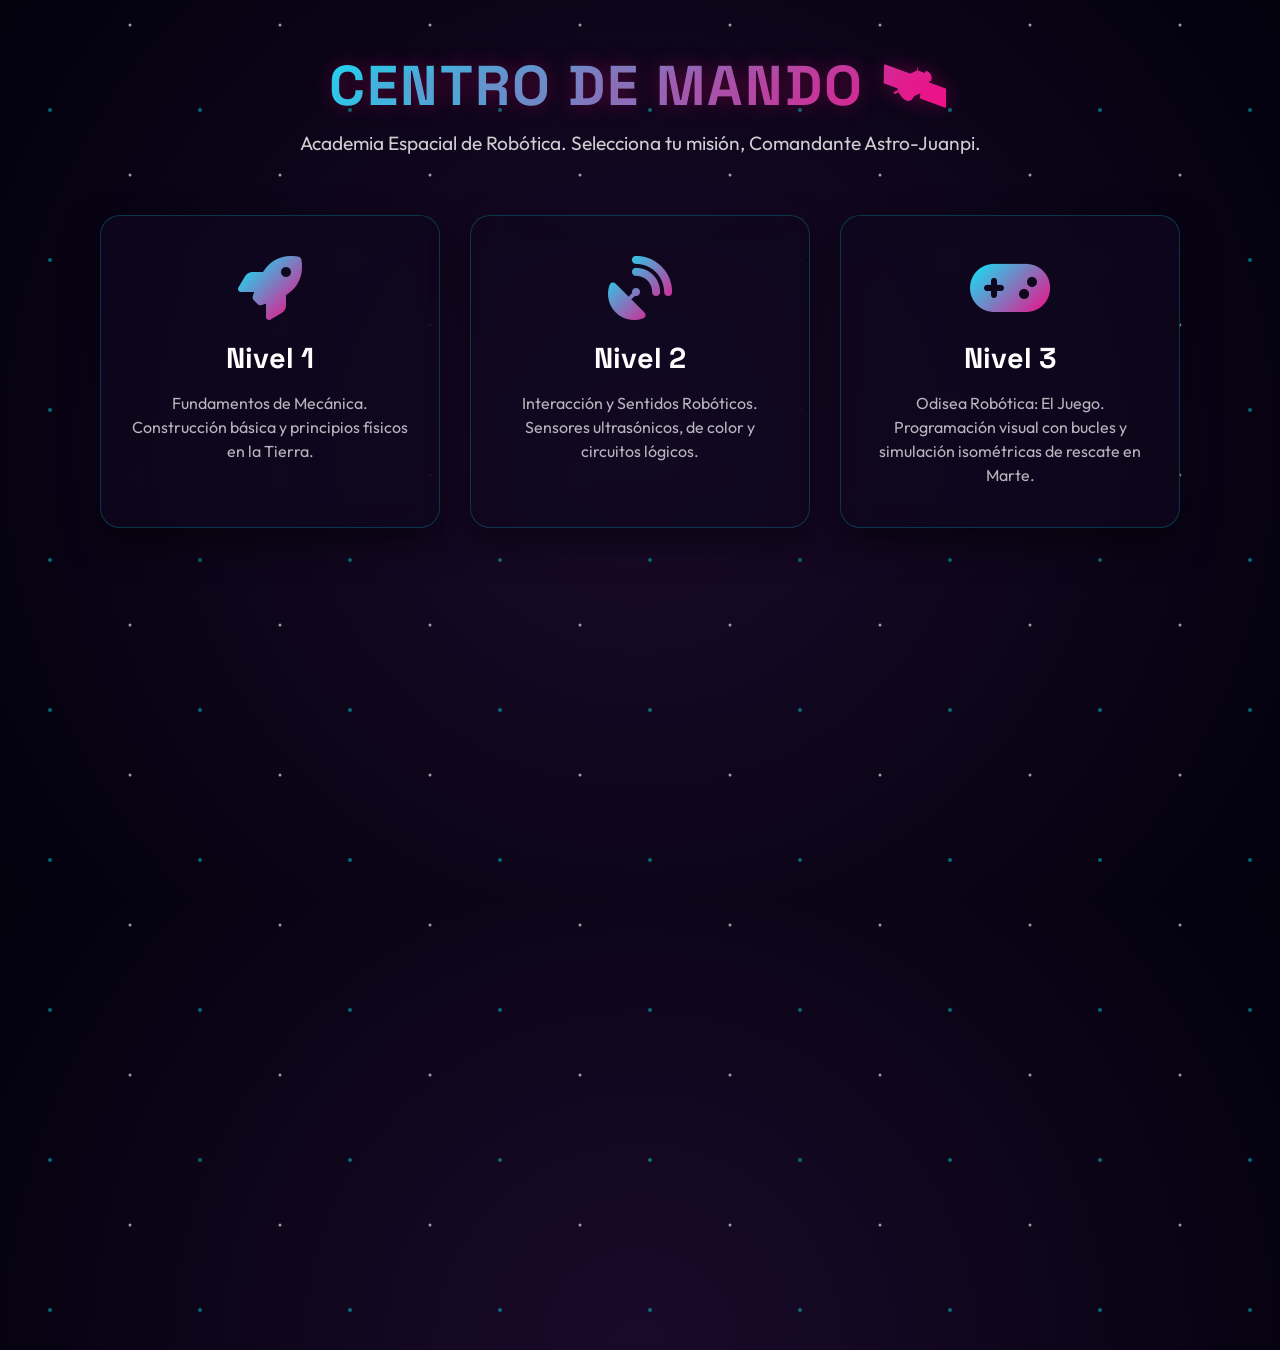
==== commit ae03c033: "feat: Crear Centro de Mando (Hub) principal y estructurar Niveles" ====
--- a/index.html
+++ b/index.html
@@ -3,540 +3,159 @@
 <head>
     <meta charset="UTF-8">
     <meta name="viewport" content="width=device-width, initial-scale=1.0">
-    <title>Nivel 2 - Misión: Interacción y Sentidos Robóticos 🛰️</title>
-    <!-- SEO Meta Tags -->
-    <meta name="description" content="Aprende interacción, engranajes, sensores avanzados y programación de laberintos. Nivel 2 oficial de robótica espacial para pequeños ingenieros.">
-    <meta name="keywords" content="robótica, infantil, sensores, engranajes, vexcode vr, scratch, lego, arduino, nasa, juanpi">
-    
-    <!-- Google Fonts -->
-    <link rel="preconnect" href="https://fonts.googleapis.com">
-    <link rel="preconnect" href="https://fonts.gstatic.com" crossorigin>
-    <link href="https://fonts.googleapis.com/css2?family=Outfit:wght@300;400;600;800&family=Space+Grotesk:wght@400;700&display=swap" rel="stylesheet">
-    
-    <!-- FontAwesome Premium Icons -->
+    <title>Centro de Mando: Academia Robótica 🚀</title>
+    <link href="https://fonts.googleapis.com/css2?family=Outfit:wght@400;700&family=Space+Grotesk:wght@700&display=swap" rel="stylesheet">
     <link rel="stylesheet" href="https://cdnjs.cloudflare.com/ajax/libs/font-awesome/6.4.0/css/all.min.css">
-    
-    <link rel="stylesheet" href="style.css">
+    <style>
+        :root {
+            --bg-dark: #02010c;
+            --panel-bg: rgba(15, 8, 30, 0.7);
+            --cyan-glow: #00f3ff;
+            --magenta-glow: #ff007f;
+            --text: #ffffff;
+        }
+
+        * { box-sizing: border-box; margin: 0; padding: 0; }
+        body { 
+            font-family: 'Outfit', sans-serif; 
+            background: radial-gradient(circle at center, #1a0a2a 0%, var(--bg-dark) 100%);
+            color: var(--text); 
+            min-height: 100vh; 
+            display: flex; 
+            flex-direction: column; 
+            align-items: center;
+            overflow-x: hidden;
+        }
+
+        body::before {
+            content: ''; position: absolute; width: 200%; height: 200%; top: -50%; left: -50%;
+            background: transparent url('data:image/svg+xml;utf8,<svg xmlns="http://www.w3.org/2000/svg" width="150" height="150"><circle cx="20" cy="25" r="1.5" fill="white" opacity="0.6"/><circle cx="90" cy="110" r="2" fill="cyan" opacity="0.4"/></svg>') repeat;
+            animation: rotate-stars 250s infinite linear; z-index: -1;
+        }
+
+        @keyframes rotate-stars { 100% { transform: rotate(360deg); } }
+
+        .header {
+            text-align: center; margin-top: 50px; margin-bottom: 40px;
+        }
+
+        .header h1 {
+            font-family: 'Space Grotesk'; font-size: 3.5rem; text-transform: uppercase;
+            background: linear-gradient(135deg, var(--cyan-glow), var(--magenta-glow));
+            -webkit-background-clip: text; -webkit-text-fill-color: transparent;
+            text-shadow: 0 0 20px rgba(255, 0, 127, 0.3); letter-spacing: 2px;
+        }
+
+        .header p { font-size: 1.2rem; color: rgba(255,255,255,0.8); margin-top: 10px; }
+
+        .hub-grid {
+            display: flex; gap: 30px; justify-content: center; flex-wrap: wrap; max-width: 1200px; padding: 20px;
+        }
+
+        .hub-card {
+            background: var(--panel-bg);
+            border: 1px solid rgba(0, 243, 255, 0.2);
+            border-radius: 20px; width: 340px; padding: 40px 30px; text-align: center;
+            backdrop-filter: blur(15px); text-decoration: none; color: white;
+            transition: all 0.4s cubic-bezier(0.25, 0.8, 0.25, 1);
+            box-shadow: 0 15px 35px rgba(0,0,0,0.5); cursor: pointer; position: relative; overflow: hidden;
+        }
+
+        .hub-card:hover {
+            transform: translateY(-10px);
+            border-color: var(--cyan-glow);
+            box-shadow: 0 20px 40px rgba(0, 243, 255, 0.2);
+        }
+
+        .hub-card::after {
+            content: ''; position: absolute; top: -50%; left: -50%; width: 200%; height: 200%;
+            background: radial-gradient(circle, rgba(255,255,255,0.1) 0%, transparent 60%);
+            opacity: 0; transition: opacity 0.3s;
+        }
+        .hub-card:hover::after { opacity: 1; }
+
+        .card-icon {
+            font-size: 4rem; margin-bottom: 20px;
+            background: linear-gradient(135deg, #00f3ff, #ff007f);
+            -webkit-background-clip: text; -webkit-text-fill-color: transparent;
+        }
+
+        .card-title {
+            font-family: 'Space Grotesk'; font-size: 1.8rem; margin-bottom: 15px;
+        }
+
+        .card-desc {
+            font-size: 1rem; color: rgba(255,255,255,0.7); line-height: 1.5;
+        }
+
+        /* Modal specific to Level 1 */
+        .modal {
+            position: fixed; top: 0; left: 0; width: 100%; height: 100%;
+            background: rgba(0,0,0,0.85); display: flex; justify-content: center; align-items: center;
+            z-index: 100; opacity: 0; pointer-events: none; transition: 0.4s; backdrop-filter: blur(8px);
+        }
+        .modal.active { opacity: 1; pointer-events: auto; }
+        
+        .modal-content {
+            background: var(--panel-bg); padding: 40px; border-radius: 20px;
+            border: 1px solid var(--magenta-glow); max-width: 500px; text-align: center; position: relative;
+        }
+        .close-btn {
+            position: absolute; top: 15px; right: 20px; background: transparent; border: none;
+            color: white; font-size: 1.8rem; cursor: pointer; opacity: 0.6;
+        }
+        .close-btn:hover { opacity: 1; color: var(--magenta-glow); }
+        .modal h2 { font-family: 'Space Grotesk'; color: var(--magenta-glow); font-size: 2rem; margin-bottom: 20px; }
+        .modal p { font-size: 1.1rem; color: #ccc; margin-bottom: 20px; line-height: 1.5; }
+    </style>
 </head>
 <body>
-    <!-- Background Starry Cosmos Layers -->
-    <div class="stars"></div>
-    <div class="twinkling"></div>
-    <div class="space-nebula"></div>
-    
-    <!-- HUD Space-Station Navigation Header -->
-    <header class="hud-header">
-        <div class="hud-logo">
-            <i class="fa-solid fa-radar pulse-icon"></i>
-            <span>Estación <span>Nivel 2</span></span>
+
+    <div class="header">
+        <h1>Centro de Mando 🛰️</h1>
+        <p>Academia Espacial de Robótica. Selecciona tu misión, Comandante Astro-Juanpi.</p>
+    </div>
+
+    <div class="hub-grid">
+        <!-- Nivel 1 -->
+        <div class="hub-card" id="btn-nivel-1">
+            <i class="fa-solid fa-rocket card-icon"></i>
+            <h2 class="card-title">Nivel 1</h2>
+            <p class="card-desc">Fundamentos de Mecánica. Construcción básica y principios físicos en la Tierra.</p>
         </div>
-        <nav class="hud-nav" id="hud-nav-bar">
-            <button class="nav-btn active" data-target="intro" id="btn-nav-intro"><i class="fa-solid fa-power-off"></i> 1. Despierta</button>
-            <button class="nav-btn" data-target="mod1" id="btn-nav-mod1"><i class="fa-solid fa-gear"></i> 2. Engranajes</button>
-            <button class="nav-btn" data-target="mod2" id="btn-nav-mod2"><i class="fa-solid fa-satellite-dish"></i> 3. Sensores</button>
-            <button class="nav-btn" data-target="mod3" id="btn-nav-mod3"><i class="fa-solid fa-laptop-code"></i> 4. Código</button>
-            <button class="nav-btn" data-target="mod4" id="btn-nav-mod4"><i class="fa-solid fa-house-laptop"></i> 5. Misiones</button>
-            <button class="nav-btn" data-target="diploma" id="btn-nav-diploma"><i class="fa-solid fa-award"></i> Rango 🎖️</button>
-        </nav>
-        <div class="hud-user">
-            <i class="fa-solid fa-user-astronaut"></i>
-            <span id="user-display">Astro-Juanpi 🎖️</span>
+
+        <!-- Nivel 2 -->
+        <a href="nivel2.html" class="hub-card">
+            <i class="fa-solid fa-satellite-dish card-icon"></i>
+            <h2 class="card-title">Nivel 2</h2>
+            <p class="card-desc">Interacción y Sentidos Robóticos. Sensores ultrasónicos, de color y circuitos lógicos.</p>
+        </a>
+
+        <!-- Nivel 3 -->
+        <a href="odisea.html" class="hub-card">
+            <i class="fa-solid fa-gamepad card-icon"></i>
+            <h2 class="card-title">Nivel 3</h2>
+            <p class="card-desc">Odisea Robótica: El Juego. Programación visual con bucles y simulación isométricas de rescate en Marte.</p>
+        </a>
+    </div>
+
+    <!-- Modal Nivel 1 -->
+    <div class="modal" id="modal-nivel-1">
+        <div class="modal-content">
+            <button class="close-btn" id="close-nivel-1"><i class="fa-solid fa-xmark"></i></button>
+            <h2>¡Nivel 1 Superado! 🎓</h2>
+            <p>¡Hola Comandante! El Nivel 1 (Fundamentos Físicos) ya lo has completado en el taller presencial con piezas reales de mecánica.</p>
+            <p><strong>Toda esa base de conocimiento ya está guardada en tu cerebro.</strong> ¡Estás totalmente listo para el Nivel 2!</p>
         </div>
-    </header>
+    </div>
 
-    <!-- Main Space Cabin Stage -->
-    <main class="space-ship-cabin">
-        
-        <!-- SECTION 1: INTRODUCCIÓN - ¡TU ROBOT DESPIERTA! -->
-        <section id="sect-intro" class="mission-section active-section">
-            <div class="intro-grid">
-                <div class="intro-visual">
-                    <!-- Sleeping / Waking Rover CSS Model -->
-                    <div class="outer-shell rover-wake-shell">
-                        <div class="inner-core rover-wake-core">
-                            <div class="rover-avatar" id="rover-model">
-                                <div class="rover-antenna" id="rover-ant">
-                                    <div class="antenna-dish"><i class="fa-solid fa-wifi"></i></div>
-                                    <div class="antenna-pole"></div>
-                                </div>
-                                <div class="rover-head">
-                                    <div class="rover-camera">
-                                        <div class="eye eye-left" id="eye-l"></div>
-                                        <div class="eye eye-right" id="eye-r"></div>
-                                    </div>
-                                    <div class="neck"></div>
-                                </div>
-                                <div class="rover-body">
-                                    <div class="solar-panel"></div>
-                                    <div class="chassis-core">
-                                        <div class="power-core-led" id="core-led"></div>
-                                        <span class="nasa-label">NASA</span>
-                                    </div>
-                                </div>
-                                <div class="rover-wheels-box">
-                                    <div class="wheel w-1"><i class="fa-solid fa-circle-dot"></i></div>
-                                    <div class="wheel w-2"><i class="fa-solid fa-circle-dot"></i></div>
-                                    <div class="wheel w-3"><i class="fa-solid fa-circle-dot"></i></div>
-                                </div>
-                            </div>
-                            <div class="ambient-stars"></div>
-                        </div>
-                    </div>
-                </div>
-                
-                <div class="intro-content outer-shell">
-                    <div class="inner-core">
-                        <span class="badge badge-magenta"><i class="fa-solid fa-satellite"></i> Transmisión Entrante</span>
-                        <h1 class="glow-title">¡Tu Robot Despierta! 🛰️</h1>
-                        <p class="intro-text">
-                            "¡Felicidades, Comandante! Tu robot ya tiene cuerpo y cerebro, pero el espacio está lleno de peligros y misterios. En este nivel, le daremos a tu explorador la capacidad de <strong>'sentir' su entorno</strong>, esquivar rocas marcianas y seguir misiones por sí solo. ¡Es hora de hacerlo inteligente!"
-                        </p>
-                        
-                        <div class="control-activation">
-                            <button class="btn-activate-red" id="btn-activate-rover">
-                                <span class="btn-ripple"></span>
-                                <i class="fa-solid fa-power-off"></i> ¡ACTIVAR SISTEMAS!
-                            </button>
-                            <span class="status-indicator-text" id="activation-status">Rover en hibernación... ZzZ</span>
-                        </div>
-                        
-                        <div class="ecg-wave-container" id="ecg-wave">
-                            <div class="bar"></div>
-                            <div class="bar"></div>
-                            <div class="bar"></div>
-                            <div class="bar"></div>
-                            <div class="bar"></div>
-                            <div class="bar"></div>
-                            <div class="bar"></div>
-                        </div>
-                    </div>
-                </div>
-            </div>
-        </section>
-
-        <!-- SECTION 2: MÓDULO 1 - ENGRANAJES Y MOTORES -->
-        <section id="sect-mod1" class="mission-section">
-            <div class="section-header">
-                <span class="step-num">Módulo 1</span>
-                <h2>Engranajes y Motores (La Fuerza del Rover) ⚙️</h2>
-                <p>Para subir las empinadas montañas de Marte, las ruedas necesitan fuerza. Aquí usamos máquinas simples como los engranajes. ¡Son ruedas con dientes que se muerden entre sí para transferir movimiento y multiplicar la fuerza!</p>
-            </div>
-            
-            <div class="gear-puzzle-grid">
-                <!-- Instruction Panel -->
-                <div class="outer-shell">
-                    <div class="inner-core puzzle-instructions">
-                        <h3><i class="fa-solid fa-screwdriver-wrench"></i> Reto Mecánico</h3>
-                        <p>Arrastra los engranajes de la caja de herramientas y colócalos en los ejes del rover para conectar el motor con la rueda tractora.</p>
-                        
-                        <div class="gear-toolbox" id="gear-box">
-                            <div class="gear-drag-item item-cyan" draggable="true" data-size="small" id="gear-small">
-                                <i class="fa-solid fa-gear small-gear-icon"></i>
-                                <span>Pequeño (12T)</span>
-                            </div>
-                            <div class="gear-drag-item item-magenta" draggable="true" data-size="medium" id="gear-medium">
-                                <i class="fa-solid fa-gear medium-gear-icon"></i>
-                                <span>Mediano (24T)</span>
-                            </div>
-                            <div class="gear-drag-item item-yellow" draggable="true" data-size="large" id="gear-large">
-                                <i class="fa-solid fa-gear large-gear-icon"></i>
-                                <span>Grande (36T)</span>
-                            </div>
-                        </div>
-                        
-                        <div class="puzzle-status-box" id="gear-puzzle-feedback">
-                            <i class="fa-solid fa-triangle-exclamation"></i> Conecta los engranajes en orden correcto.
-                        </div>
-                        
-                        <button class="btn btn-action w-full" id="btn-test-gears" disabled>
-                            <i class="fa-solid fa-play"></i> Probar Engranajes ⚙️
-                        </button>
-                    </div>
-                </div>
-
-                <!-- Simulation Board -->
-                <div class="outer-shell scale-2">
-                    <div class="inner-core gear-simulation-canvas">
-                        <div class="slope-backdrop">
-                            <!-- Incline slope line -->
-                            <div class="mars-slope" id="mars-slope-el">
-                                <div class="rover-mini" id="mini-rover-body">
-                                    <i class="fa-solid fa-truck-spaceport"></i>
-                                </div>
-                            </div>
-                        </div>
-                        
-                        <div class="gears-train-container">
-                            <!-- Drop Slots -->
-                            <div class="gear-axis-slot slot-motor" data-expected="small" id="slot-1">
-                                <span class="slot-label">Motor (12T)</span>
-                                <div class="placed-gear-holder"></div>
-                            </div>
-                            <div class="gear-axis-slot slot-idler" data-expected="medium" id="slot-2">
-                                <span class="slot-label">Transmisión (24T)</span>
-                                <div class="placed-gear-holder"></div>
-                            </div>
-                            <div class="gear-axis-slot slot-wheel" data-expected="large" id="slot-3">
-                                <span class="slot-label">Rueda (36T)</span>
-                                <div class="placed-gear-holder"></div>
-                            </div>
-                        </div>
-                        
-                        <button class="btn-clear-puzzle" id="btn-reset-gears"><i class="fa-solid fa-trash-can"></i> Desarmar</button>
-                    </div>
-                </div>
-            </div>
-        </section>
-
-        <!-- SECTION 3: MÓDULO 2 - LOS SENTIDOS DEL ROBOT -->
-        <section id="sect-mod2" class="mission-section">
-            <div class="section-header">
-                <span class="step-num">Módulo 2</span>
-                <h2>Los Sentidos del Robot (Sensores Avanzados) 📡</h2>
-                <p>En el espacio oscuro, tu robot no tiene ojos como tú, ¡tiene sensores! Interactúa con los sensores para ver cómo percibe Marte.</p>
-            </div>
-            
-            <div class="sensors-module-grid">
-                <!-- SENSOR DE ULTRASONIDO -->
-                <div class="outer-shell">
-                    <div class="inner-core sensor-panel-card">
-                        <span class="badge badge-cyan"><i class="fa-solid fa-bat"></i> Ecolocalización</span>
-                        <h3>Sensor de Ultrasonido 📡</h3>
-                        <p>Funciona como un murciélago, enviando ondas sonoras invisibles para medir la distancia y evitar chocar con meteoritos.</p>
-                        
-                        <div class="ultrasonic-radar-display">
-                            <div class="radar-eyes">
-                                <div class="radar-lens"><div class="beam"></div></div>
-                                <div class="radar-lens"><div class="beam"></div></div>
-                            </div>
-                            
-                            <div class="sonar-wave-lines" id="sonar-radar-waves">
-                                <span class="sonar-ring"></span>
-                                <span class="sonar-ring"></span>
-                                <span class="sonar-ring"></span>
-                            </div>
-                            
-                            <div class="floating-target-meteor" id="sonar-meteor">
-                                <i class="fa-solid fa-meteor"></i>
-                            </div>
-                            
-                            <!-- Radar sweep grid -->
-                            <div class="radar-sweep-overlay" id="radar-sweep">
-                                <div class="sweep-line"></div>
-                                <div class="coord-tag">X: 120 Y: 45</div>
-                            </div>
-                        </div>
-                        
-                        <div class="readout-box">
-                            <span>Distancia: <strong id="sonar-distance-val">150</strong> cm</span>
-                            <span class="status-pill safe" id="sonar-status-pill">SEGURO</span>
-                        </div>
-                        
-                        <div class="buttons-row">
-                            <button class="btn btn-action" id="btn-toggle-vision"><i class="fa-solid fa-eye-low-vision"></i> Visión de Robot (Radar)</button>
-                        </div>
-                    </div>
-                </div>
-
-                <!-- SENSOR DE COLOR -->
-                <div class="outer-shell">
-                    <div class="inner-core sensor-panel-card">
-                        <span class="badge badge-yellow"><i class="fa-solid fa-droplet"></i> Espectrometría</span>
-                        <h3>Sensor de Color 🔴🔵🟢</h3>
-                        <p>Le ayuda a seguir líneas seguras pintadas en el suelo o a encontrar minerales marcianos valiosos brillando en rojo o azul.</p>
-                        
-                        <div class="color-scanner-display">
-                            <div class="color-rover-head">
-                                <div class="spectrometer-led" id="scanner-laser-led"></div>
-                                <div class="laser-beam" id="scanner-laser-beam"></div>
-                            </div>
-                            <div class="ground-mineral-rock" id="target-mineral-soil">
-                                <i class="fa-solid fa-diamond"></i>
-                            </div>
-                        </div>
-                        
-                        <div class="readout-box color-readout">
-                            <span>Lectura Sensor: <strong id="color-sensor-val" style="color: var(--cyan-glow);">Camino Negro</strong></span>
-                            <span id="color-sensor-action" class="sensor-comment">"Siguiendo ruta segura"</span>
-                        </div>
-                        
-                        <div class="mineral-buttons-grid">
-                            <button class="btn-mineral-selector color-black active" data-color="black"><span class="color-dot" style="background-color: #111;"></span> Camino Negro</button>
-                            <button class="btn-mineral-selector color-red" data-color="red"><span class="color-dot" style="background-color: #ff3333;"></span> Mineral Rojo (Hierro)</button>
-                            <button class="btn-mineral-selector color-blue" data-color="blue"><span class="color-dot" style="background-color: #3388ff;"></span> Mineral Azul (Hielo)</button>
-                        </div>
-                    </div>
-                </div>
-            </div>
-        </section>
-
-        <!-- SECTION 4: MÓDULO 3 - PROGRAMACIÓN INTELIGENTE (VR LABERINTO) -->
-        <section id="sect-mod3" class="mission-section">
-            <div class="section-header">
-                <span class="step-num">Módulo 3</span>
-                <h2>Programación Inteligente (Bucles y Condicionales) 💻</h2>
-                <p>¡Vamos a darle superpoderes al cerebro del robot usando bloques de programación lógica! Guía al rover esquivando los obstáculos en el laberinto marciano.</p>
-            </div>
-
-            <!-- VEXCODE-LIKE SIMULATOR GRID -->
-            <div class="coding-workspace-grid">
-                <!-- Blocks Palette -->
-                <div class="outer-shell">
-                    <div class="inner-core blocks-palette">
-                        <h3><i class="fa-solid fa-puzzle-piece"></i> Bloques Scratch</h3>
-                        <p class="small-desc">Haz clic en los bloques para agregarlos a tu secuencia:</p>
-                        
-                        <div class="palette-container">
-                            <div class="code-block block-move" data-block="avanzar" id="pal-avanzar">
-                                <i class="fa-solid fa-circle-arrow-right"></i> Avanzar 1 Paso
-                            </div>
-                            <div class="code-block block-sensor" data-block="si-roca" id="pal-si-roca">
-                                <i class="fa-solid fa-diamond-turn-right"></i> SI hay roca ➡️ Girar Derecha
-                            </div>
-                            <div class="code-block block-wait" data-block="girar-izq" id="pal-girar-izq">
-                                <i class="fa-solid fa-rotate-left"></i> Girar Izquierda
-                            </div>
-                            <div class="code-block block-stop" data-block="detener-meta" id="pal-detener">
-                                <i class="fa-solid fa-flag-checkered"></i> SI en meta 🛑 Detener
-                            </div>
-                        </div>
-                        
-                        <div class="vex-hints">
-                            <h5><i class="fa-solid fa-lightbulb"></i> Pista de Navegación:</h5>
-                            <p>El rover avanzará paso a paso. Para llegar a la base roja, debes detectar la roca y girar a la derecha para rodearla.</p>
-                        </div>
-                    </div>
-                </div>
-
-                <!-- Coding Workspace -->
-                <div class="outer-shell">
-                    <div class="inner-core workspace-area">
-                        <div class="workspace-header">
-                            <h3><i class="fa-solid fa-laptop-code"></i> Tu Programa VR</h3>
-                            <button class="btn-clear-puzzle" id="btn-clear-vr-workspace"><i class="fa-solid fa-rotate-left"></i> Limpiar</button>
-                        </div>
-                        
-                        <div class="blocks-sequence-container" id="vr-blocks-workspace">
-                            <!-- Empty message -->
-                            <div class="workspace-empty-msg" id="vr-workspace-empty">
-                                <i class="fa-solid fa-arrow-down-long animate-arrow"></i>
-                                <span>Agrega bloques de código aquí en orden</span>
-                            </div>
-                        </div>
-                        
-                        <div class="workspace-actions">
-                            <button class="btn btn-success" id="btn-run-vr"><i class="fa-solid fa-play"></i> Ejecutar Laberinto ⚡</button>
-                            <button class="btn btn-secondary" id="btn-reset-vr"><i class="fa-solid fa-rotate"></i> Reiniciar Mapa</button>
-                        </div>
-                    </div>
-                </div>
-
-                <!-- Canvas VEX VR Simulator -->
-                <div class="outer-shell">
-                    <div class="inner-core vr-simulation-panel">
-                        <div class="sim-header">
-                            <span><i class="fa-solid fa-compass"></i> Telemetría de Mapa VR</span>
-                            <span class="sim-badge" id="vr-status-badge">LISTO</span>
-                        </div>
-                        
-                        <div class="vr-canvas-holder">
-                            <canvas id="vr-maze-canvas" width="350" height="350"></canvas>
-                        </div>
-                    </div>
-                </div>
-            </div>
-        </section>
-
-        <!-- SECTION 5: MÓDULO 4 - MISIONES DE HARDWARE EN CASA -->
-        <section id="sect-mod4" class="mission-section">
-            <div class="section-header">
-                <span class="step-num">Módulo 4</span>
-                <h2>Misiones de Hardware en Casa (Proyectos Intermedios) 🚀</h2>
-                <p>¡Llegó el momento de construir en el mundo real! Puedes usar materiales reciclables de casa o kits de robótica. Toca una misión para desplegar sus planos y ver el robot en acción.</p>
-            </div>
-            
-            <div class="hardware-missions-container">
-                <!-- MISSION A -->
-                <div class="outer-shell mission-card-shell">
-                    <div class="inner-core mission-accordion-card">
-                        <div class="accordion-header" data-target="mision-a">
-                            <div class="header-main">
-                                <span class="badge badge-cyan">Misión A</span>
-                                <h3>Rover Seguidor de Línea 🛸</h3>
-                            </div>
-                            <i class="fa-solid fa-chevron-down toggle-arrow"></i>
-                        </div>
-                        
-                        <div class="accordion-body" id="mision-a-body">
-                            <div class="mission-desc-grid">
-                                <div class="mission-details">
-                                    <h4><i class="fa-solid fa-list-check"></i> Plan de Construcción</h4>
-                                    <p>Construye un carrito robótico que use sensores de infrarrojos para detectar el contraste y seguir un camino oscuro, ¡como si fuera una carretera segura trazada en la Luna!</p>
-                                    
-                                    <h5><i class="fa-solid fa-box-open"></i> Materiales sugeridos:</h5>
-                                    <ul>
-                                        <li>Cartón rígido o base de acrílico</li>
-                                        <li>2 motores de corriente continua (DC) con ruedas</li>
-                                        <li>1 sensor infrarrojo seguidor de línea (TCRT5000 o LEGO Color Sensor)</li>
-                                        <li>Batería de 9V o caja de pilas</li>
-                                        <li>Cinta aislante negra (para hacer la pista)</li>
-                                    </ul>
-                                </div>
-                                <div class="mission-simulator-view">
-                                    <div class="live-anim-box seguidor-linea-sim">
-                                        <div class="animated-path-line"></div>
-                                        <div class="animated-follower-rover">
-                                            <div class="sensor-glow"></div>
-                                        </div>
-                                    </div>
-                                    <span class="anim-label"><i class="fa-solid fa-circle-play"></i> Simulación Mecánica</span>
-                                </div>
-                            </div>
-                        </div>
-                    </div>
-                </div>
-
-                <!-- MISSION B -->
-                <div class="outer-shell mission-card-shell">
-                    <div class="inner-core mission-accordion-card">
-                        <div class="accordion-header" data-target="mision-b">
-                            <div class="header-main">
-                                <span class="badge badge-magenta">Misión B</span>
-                                <h3>El Brazo Robótico Espacial 🦾</h3>
-                            </div>
-                            <i class="fa-solid fa-chevron-down toggle-arrow"></i>
-                        </div>
-                        
-                        <div class="accordion-body" id="mision-b-body">
-                            <div class="mission-desc-grid">
-                                <div class="mission-details">
-                                    <h4><i class="fa-solid fa-list-check"></i> Plan de Construcción</h4>
-                                    <p>Crea una pinza o brazo mecánico articulado basado en palancas para recoger muestras de rocas del suelo marciano sin tocarlas directamente.</p>
-                                    
-                                    <h5><i class="fa-solid fa-box-open"></i> Materiales sugeridos:</h5>
-                                    <ul>
-                                        <li>Palos de helado o tiras de cartón grueso</li>
-                                        <li>Chinches mariposa o pasadores de metal (pivotes)</li>
-                                        <li>Jeringas descartables y mangueras (para sistema hidráulico) o cuerdas de tracción</li>
-                                        <li>Pegamento o silicona caliente</li>
-                                        <li>Vaso de plástico pequeño (para la canastilla de rocas)</li>
-                                    </ul>
-                                </div>
-                                <div class="mission-simulator-view">
-                                    <div class="live-anim-box arm-hydraulic-sim">
-                                        <div class="hydraulic-piston"></div>
-                                        <div class="robotic-claw">
-                                            <div class="claw-finger l"></div>
-                                            <div class="claw-finger r"></div>
-                                        </div>
-                                        <div class="sample-mineral-rock"></div>
-                                    </div>
-                                    <span class="anim-label"><i class="fa-solid fa-circle-play"></i> Simulación Mecánica</span>
-                                </div>
-                            </div>
-                        </div>
-                    </div>
-                </div>
-
-                <!-- MISSION C -->
-                <div class="outer-shell mission-card-shell">
-                    <div class="inner-core mission-accordion-card">
-                        <div class="accordion-header" data-target="mision-c">
-                            <div class="header-main">
-                                <span class="badge badge-yellow">Misión C</span>
-                                <h3>Robot Otto Astronauta 🤖</h3>
-                            </div>
-                            <i class="fa-solid fa-chevron-down toggle-arrow"></i>
-                        </div>
-                        
-                        <div class="accordion-body" id="mision-c-body">
-                            <div class="mission-desc-grid">
-                                <div class="mission-details">
-                                    <h4><i class="fa-solid fa-list-check"></i> Plan de Construcción</h4>
-                                    <p>Construye un pequeño robot bípedo que pueda mover sus piernas mediante servomotores y realizar un espectacular "baile de victoria" tras aterrizar en el planeta rojo.</p>
-                                    
-                                    <h5><i class="fa-solid fa-box-open"></i> Materiales sugeridos:</h5>
-                                    <ul>
-                                        <li>Cuerpo impreso en 3D o armado con cartón de jugos (Tetrapack)</li>
-                                        <li>4 servomotores pequeños (SG90 o similares)</li>
-                                        <li>Placa Arduino Nano o micro:bit con escudo de expansión</li>
-                                        <li>Sensor de ultrasonido (como los ojos de Otto)</li>
-                                        <li>Zumbador piezoeléctrico (para cantar melodías espaciales)</li>
-                                    </ul>
-                                </div>
-                                <div class="mission-simulator-view">
-                                    <div class="live-anim-box otto-dancing-sim">
-                                        <div class="otto-body">
-                                            <div class="otto-eyes">
-                                                <div class="eye"></div>
-                                                <div class="eye"></div>
-                                            </div>
-                                            <div class="otto-leg l"></div>
-                                            <div class="otto-leg r"></div>
-                                        </div>
-                                        <div class="victory-musical-notes">
-                                            <span class="note n-1">♫</span>
-                                            <span class="note n-2">♪</span>
-                                        </div>
-                                    </div>
-                                    <span class="anim-label"><i class="fa-solid fa-circle-play"></i> Simulación Mecánica</span>
-                                </div>
-                            </div>
-                        </div>
-                    </div>
-                </div>
-            </div>
-        </section>
-
-        <!-- SECTION 6: CONCLUSIÓN Y ASCENSO DE RANGO (NASA DIPLOMA) -->
-        <section id="sect-diploma" class="mission-section">
-            <div class="section-header">
-                <span class="step-num">Conclusión</span>
-                <h2>Ascenso de Rango: Especialista en Navegación 🎖️</h2>
-                <p>¡Misión Cumplida, Comandante! Tu robot ahora puede sentir su entorno y tomar decisiones. Has dominado los sensores y los bucles de código. ¡Saca tu insignia de honor!</p>
-            </div>
-            
-            <div class="diploma-generator-box outer-shell">
-                <div class="inner-core diploma-form-grid">
-                    <div class="diploma-form-inputs">
-                        <div class="inputs-header">
-                            <i class="fa-solid fa-ribbon-award"></i>
-                            <div>
-                                <h3>Insignia de la Flota Estelar NASA</h3>
-                                <p>Ingresa tu nombre para fabricar tu diploma personalizado oficial de **Especialista en Navegación y Sensores**.</p>
-                            </div>
-                        </div>
-                        
-                        <div class="form-group">
-                            <label for="diploma-name">Nombre del Astro-Ingeniero:</label>
-                            <input type="text" id="diploma-name" value="Juanpi" placeholder="Tu Nombre Aquí" class="cosmic-input">
-                        </div>
-                        
-                        <button class="btn btn-success w-full" id="btn-generate-diploma">
-                            <i class="fa-solid fa-certificate"></i> Certificar Mi Nivel 2 📜
-                        </button>
-                    </div>
-
-                    <!-- Canvas Output / Diploma Preview -->
-                    <div class="diploma-preview-container">
-                        <div class="preview-badge"><i class="fa-solid fa-circle-check"></i> Diploma Certificado Nivel 2</div>
-                        <div class="diploma-canvas-wrapper">
-                            <canvas id="diploma-canvas" width="600" height="420"></canvas>
-                        </div>
-                        <button class="btn btn-secondary w-full" id="btn-download-diploma" disabled>
-                            <i class="fa-solid fa-download"></i> Descargar Diploma Oficial 📥
-                        </button>
-                    </div>
-                </div>
-            </div>
-        </section>
-
-    </main>
-
-    <!-- Celebration Confetti Layer -->
-    <canvas id="confetti-canvas"></canvas>
-
-    <!-- Project Scripts -->
-    <script src="app.js"></script>
+    <script>
+        document.getElementById('btn-nivel-1').onclick = () => {
+            document.getElementById('modal-nivel-1').classList.add('active');
+        };
+        document.getElementById('close-nivel-1').onclick = () => {
+            document.getElementById('modal-nivel-1').classList.remove('active');
+        };
+    </script>
 </body>
 </html>
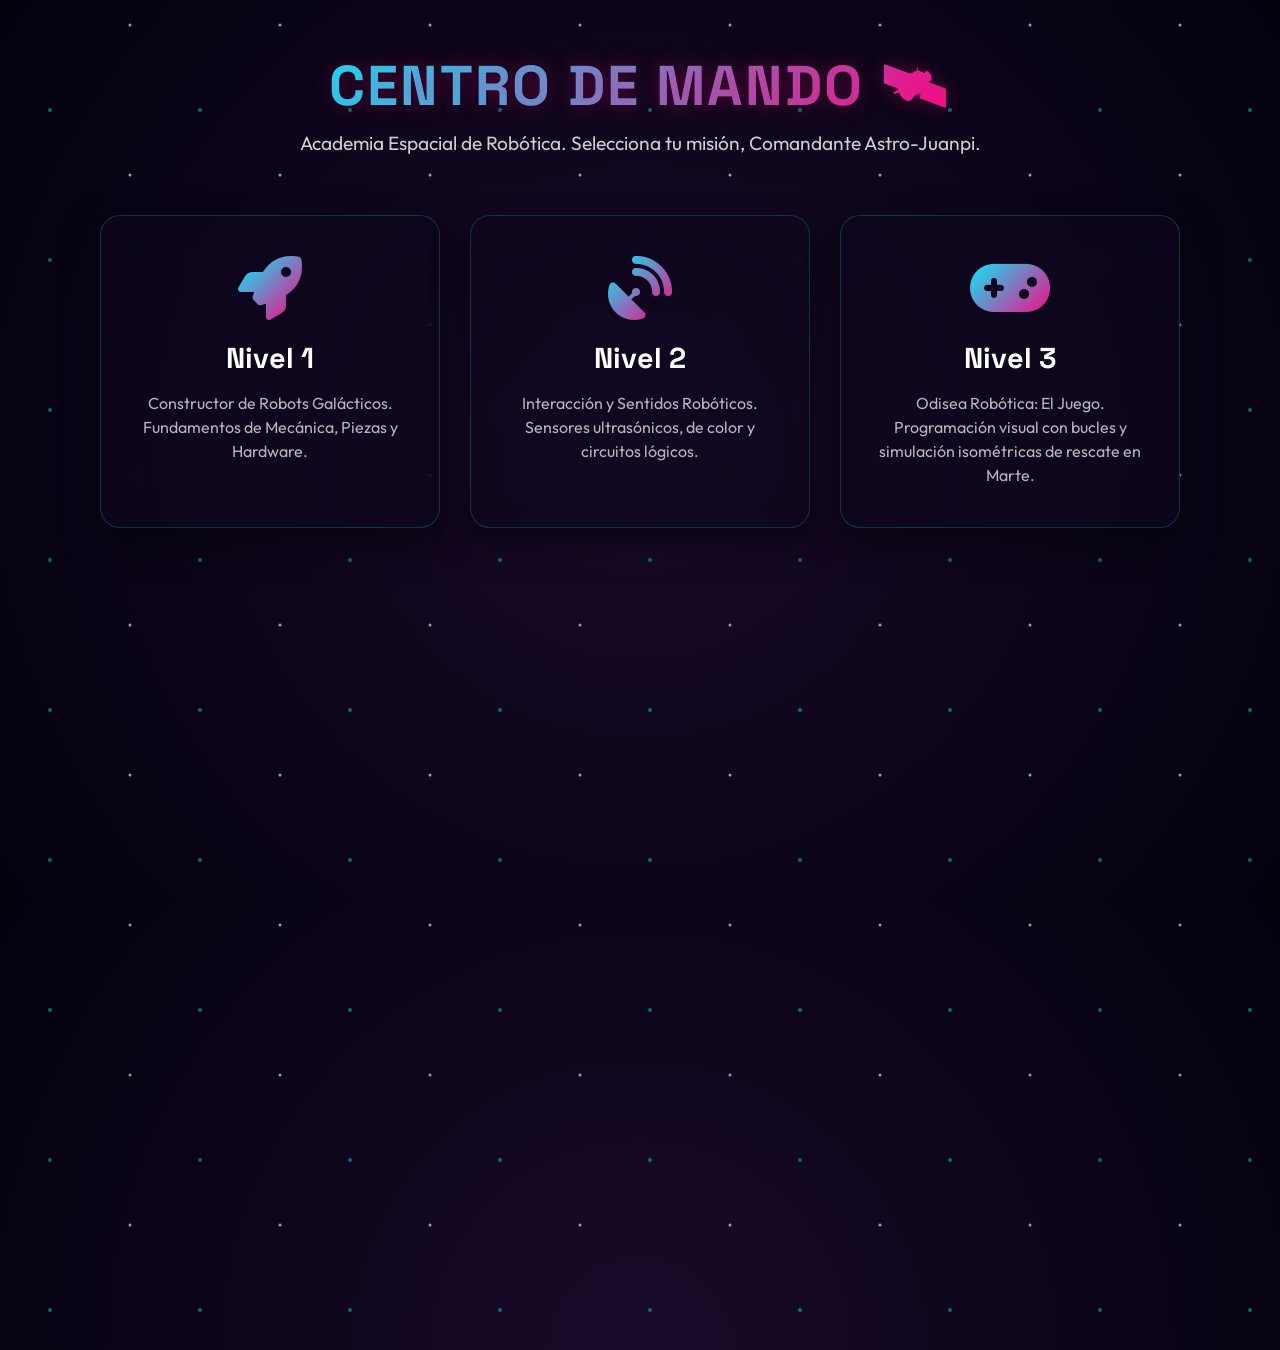
==== commit 32e7dcce: "fix: Restaurar Nivel 1 original desde el historial y conectar al Hub" ====
--- a/index.html
+++ b/index.html
@@ -118,11 +118,11 @@
 
     <div class="hub-grid">
         <!-- Nivel 1 -->
-        <div class="hub-card" id="btn-nivel-1">
+        <a href="nivel1.html" class="hub-card">
             <i class="fa-solid fa-rocket card-icon"></i>
             <h2 class="card-title">Nivel 1</h2>
-            <p class="card-desc">Fundamentos de Mecánica. Construcción básica y principios físicos en la Tierra.</p>
-        </div>
+            <p class="card-desc">Constructor de Robots Galácticos. Fundamentos de Mecánica, Piezas y Hardware.</p>
+        </a>
 
         <!-- Nivel 2 -->
         <a href="nivel2.html" class="hub-card">
@@ -139,23 +139,8 @@
         </a>
     </div>
 
-    <!-- Modal Nivel 1 -->
-    <div class="modal" id="modal-nivel-1">
-        <div class="modal-content">
-            <button class="close-btn" id="close-nivel-1"><i class="fa-solid fa-xmark"></i></button>
-            <h2>¡Nivel 1 Superado! 🎓</h2>
-            <p>¡Hola Comandante! El Nivel 1 (Fundamentos Físicos) ya lo has completado en el taller presencial con piezas reales de mecánica.</p>
-            <p><strong>Toda esa base de conocimiento ya está guardada en tu cerebro.</strong> ¡Estás totalmente listo para el Nivel 2!</p>
-        </div>
-    </div>
-
     <script>
-        document.getElementById('btn-nivel-1').onclick = () => {
-            document.getElementById('modal-nivel-1').classList.add('active');
-        };
-        document.getElementById('close-nivel-1').onclick = () => {
-            document.getElementById('modal-nivel-1').classList.remove('active');
-        };
+        // Hub scripts (if any)
     </script>
 </body>
 </html>
